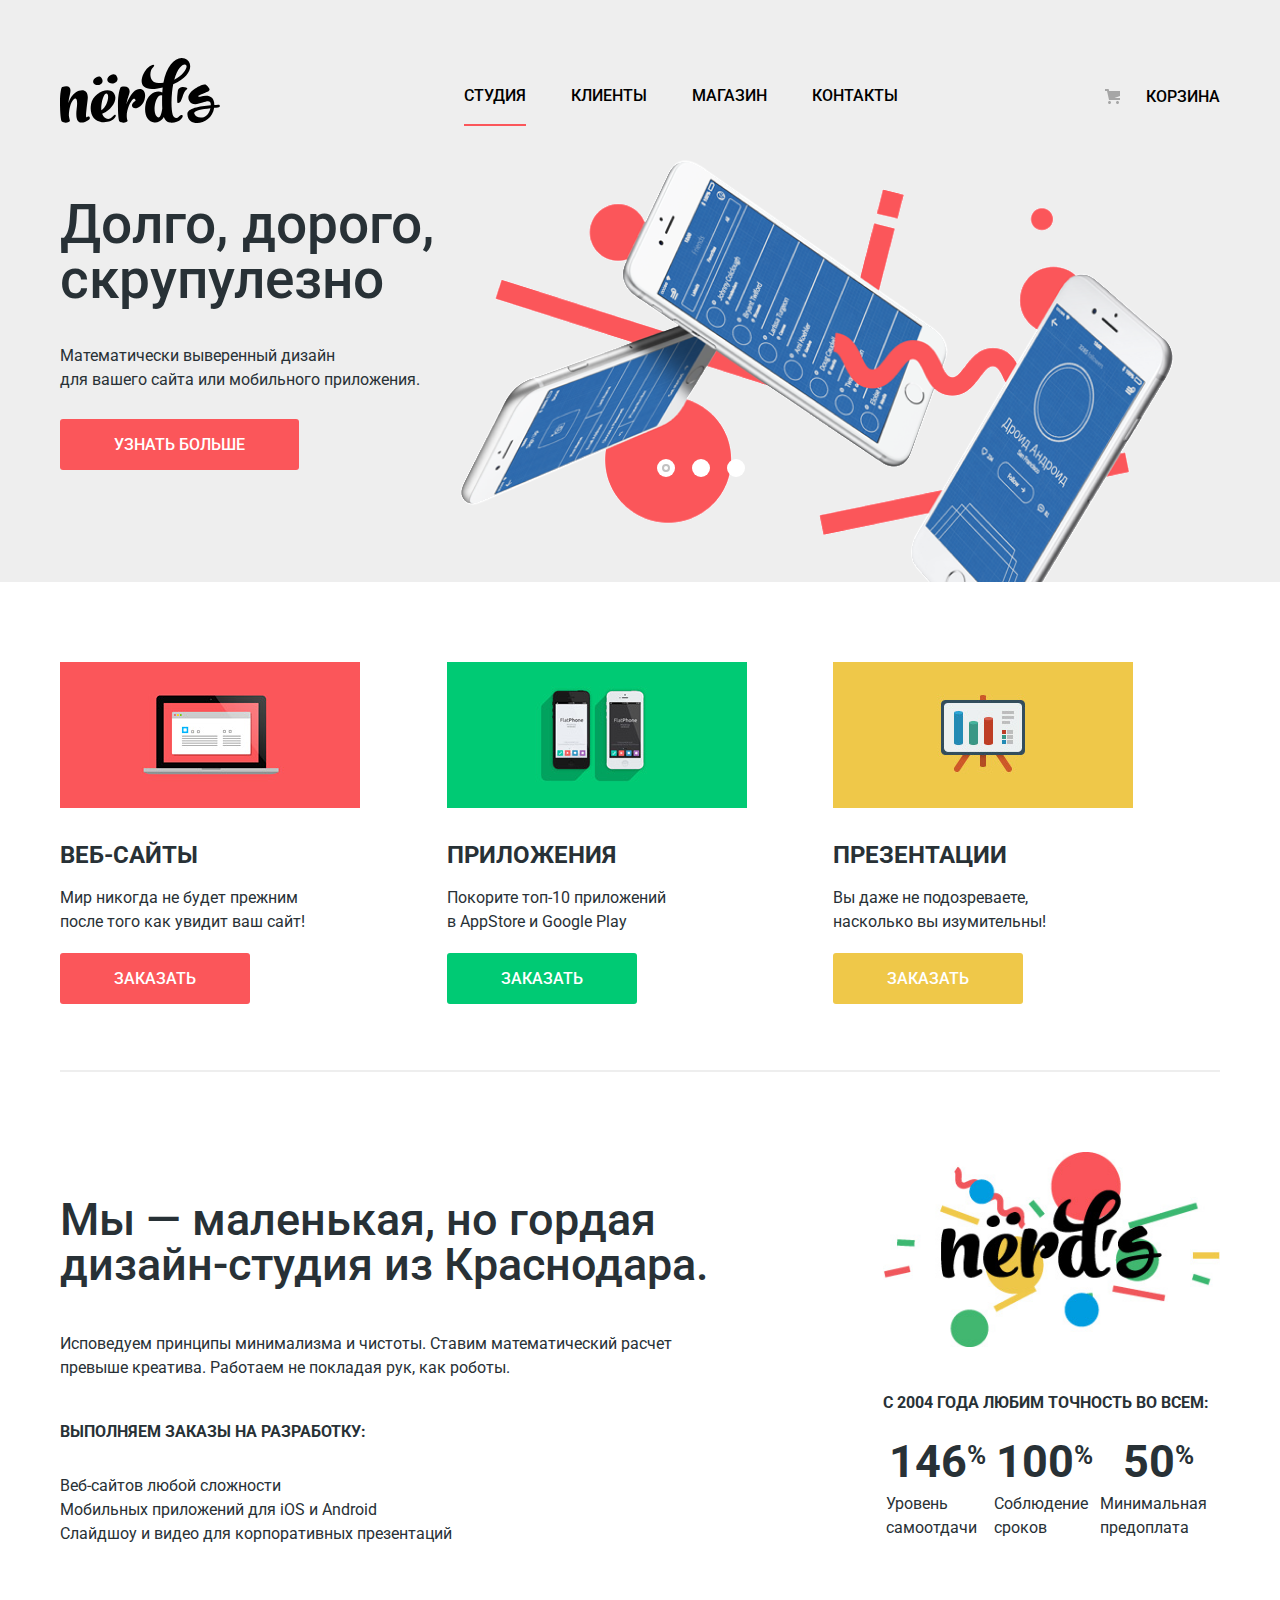
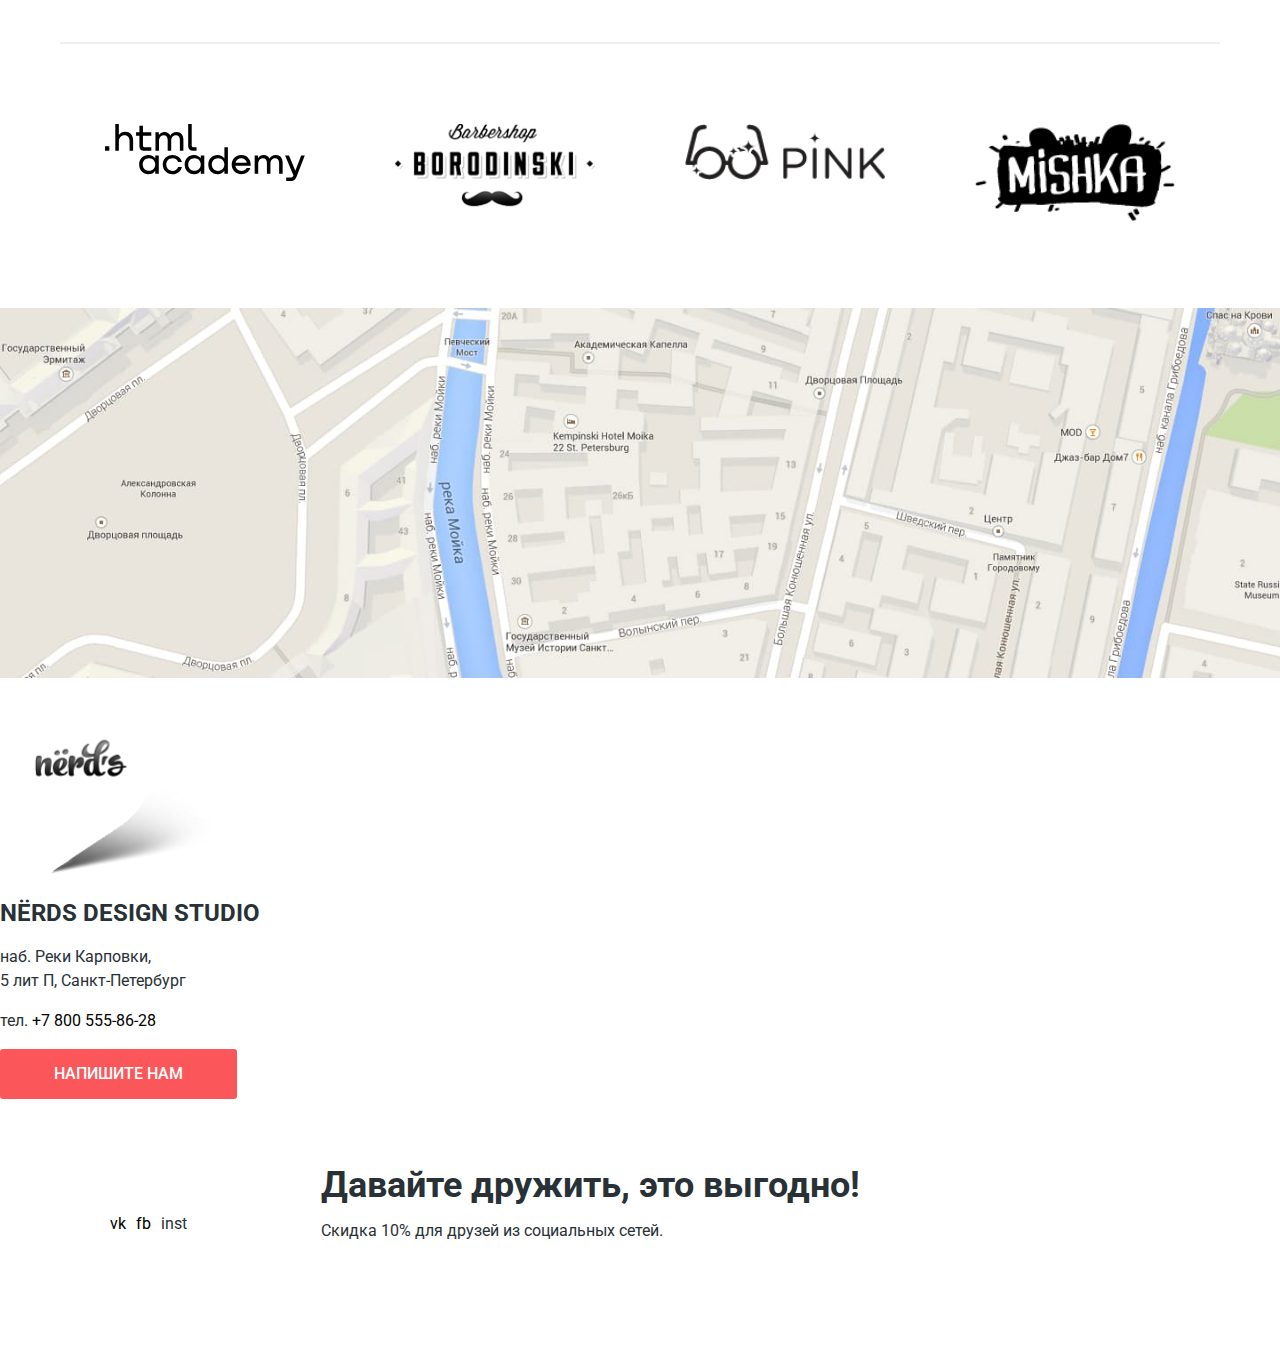
==== index.html @ b55112b8 "create: decorative header" ====
<!DOCTYPE html>
<html class="page" lang="ru">

<head>
  <meta charset="utf-8" />
  <title>Интернет магазин готовых шаблонов «Nerds»</title>
  <link rel="icon" href="favicon.ico" />
  <link rel="icon" href="img/favicons/icon.svg" type="image/svg+xml" />
  <link rel="apple-touch-icon" href="img/favicons/180.png" />
  <link rel="manifest" href="manifest.webmanifest" />
  <link href="https://fonts.googleapis.com/css2?family=Roboto:ital,wght@0,400;0,500;1,700&display=swap" rel="stylesheet" />
  <link href="css/normalize.css" rel="stylesheet" />
  <link href="css/style.css" rel="stylesheet" />
</head>

<body class="page-body">
  <header class="main-header">
    <nav class="main-navigation">
      <a class="main-header-logo">
        <img src="img/nerds-logo.svg" width="160" height="65" alt="Логотип
              интернет-магазина Nerds" class="logo" />
      </a>
      <ul class="site-navigation">
        <li class="site-navigation-item current"><a>Студия</a></li>
        <li class="site-navigation-item"><a href="blank.html">Клиенты</a></li>
        <li class="site-navigation-item"><a href="catalog.html">Магазин</a></li>
        <li class="site-navigation-item"><a href="blank.html">Контакты</a></li>
      </ul>
      <a href="blank.html" class="basket-link">Корзина</a>
    </nav>
  </header>
  <main class="page-main">
    <h1 class="visually-hidden">Интернет-магазин готовых шаблонов «Nerds»</h1>
    <section class="advantage">
      <h2 class="visually-hidden">Преимущества</h2>
      <div class="advantage-slider">
        <div class="advantage-slide">
          <p class="big-title">Долго, дорого,<br />скрупулезно</p>
          <p class="page-text">
            Математически выверенный дизайн<br /> для вашего сайта или мобильного приложения.
          </p>
          <a href="blank.html" class="button slider-button">Узнать больше</a>
        </div>
        <img src="img/slide1.png" width="760" height="431" alt="Изображение смартфонов" />

        <!--
                <div class="advantage-slide">
                    <p class="advantage-slogan">
                        Любим математику<br /> как никто другой
                    </p>
                    <p class="page-text">
                        Никакого креатива, только математические формулы<br /> для расчета идеальных пропорций
                    </p>
                    <a href="blank.html" class="button slider-button">Узнать больше</a>

                    <img src="img/slide2.png" width="760" height="431" alt="Изображение мониторов" />
                </div>
                <div class="advantage-slide">
                    <p class="advantage-slogan">
                        Только ночь,<br /> только хардкор
                    </p>
                    <p class="page-text">
                        Математически выверенный дизайн<br /> для вашего сайта или мобильного приложения.
                    </p>
                    <a href="blank.html" class="button slider-button">Узнать больше</a>

                    <img src="img/slide3.png" width="760" height="431" alt="Преимущество 1" />
                </div>
              -->
        <ul class="slider-pagination">
          <li class="switch switch-active">
            <svg width="18" height="18" viewBox="0 0 18 18" fill="none" xmlns="http://www.w3.org/2000/svg">
<circle cx="9" cy="9" r="9" fill="white"/>
<circle cx="9" cy="9" r="3" stroke="#C1C1C1" stroke-width="2"/>
</svg>

          </li>
          <li class="switch">
            <svg width="18" height="18" viewBox="0 0 18 18" fill="none" xmlns="http://www.w3.org/2000/svg">
                <circle cx="9" cy="9" r="9" fill="white" />
              </svg>
          </li>
          <li class="switch">
            <svg width="18" height="18" viewBox="0 0 18 18" fill="none" xmlns="http://www.w3.org/2000/svg">
                <circle cx="9" cy="9" r="9" fill="white" />
              </svg>
          </li>
        </ul>
      </div>
    </section>
    <section class="services container">
      <h2 class="visually-hidden">Услуги</h2>
      <ul class="services-list">
        <li class="services-item">
          <img src="img/1.png" width="300" height="146" alt="Изображение веб-сайта" />
          <h3 class="title title-servise">Веб-сайты</h3>
          <p class="page-text">
            Мир никогда не будет прежним после того как увидит ваш сайт!
          </p>
          <a class="button button-red" href="blank.html">Заказать</a>
        </li>
        <li class="services-item">
          <img src="img/2.png" width="300" height="146" alt="Изображение приложения" />
          <h3 class="title title-servise">Приложения</h3>
          <p class="page-text">
            Покорите топ-10 приложений<br />в AppStore и Google Play
          </p>
          <a class="button button-green" href="blank.html">Заказать</a>
        </li>
        <li class="services-item">
          <img src="img/3.png" width="300" height="146" alt="Изображение призентации" />
          <h3 class="title title-servise">Презентации</h3>
          <p class="page-text">
            Вы даже не подозреваете, насколько вы изумительны!
          </p>
          <a class="button button-yellow" href="blank.html">Заказать</a>
        </li>
      </ul>
      <hr class="line">
    </section>
    <section class="about container">
      <h2 class="visually-hidden">О студии</h2>
      <div class="about-wrap">
        <p class="slogan-about">
          Мы — маленькая, но гордая<br />дизайн-студия из Краснодара.
        </p>
        <p class="page-text">
          Исповедуем принципы минимализма и чистоты. Ставим математический расчет превыше креатива. Работаем не покладая рук, как роботы.
        </p>
        <p class="title-about">Выполняем заказы на разработку:</p>
        <ul class="development-list">
          <li class="development-item">Веб-сайтов любой сложности</li>
          <li class="development-item">
            Мобильных приложений для iOS и Android
          </li>
          <li class="development-item">
            Слайдшоу и видео для корпоративных презентаций
          </li>
        </ul>
      </div>
      <div class="triggers">
        <img src="img/nerds-pic.png" width="360" height="208" alt="Логотип интернет-магазина Nerds" />
        <p class="title-about">с 2004 года Любим точность во всем:</p>
        <table class="triggers-list">
          <tr class="trigger-item">
            <th>146<sup>%</sup></th>
            <th>100<sup>%</sup></th>
            <th>50<sup>%</sup></th>
          </tr>
          <tr>
            <td>Уровень самоотдачи</td>
            <td>Соблюдение сроков</td>
            <td>Минимальная предоплата</td>
          </tr>
        </table>
      </div>
    </section>
    <section class="portfolio container">
      <hr class="line">
      <div class="wrapper">
        <h2 class="visually-hidden">Портфолио</h2>
        <ul class="portfolio-list">
          <li class="portfolio-item">
            <a href="https://htmlacademy.ru/intensive/htmlcss" class="portfolio-link">
              <img src="img/logo_htmlacademy.svg" alt="htmlacademy" width="200" height="68" />
            </a>
          </li>
          <li class="portfolio-item">
            <a href="blank.html" class="portfolio-link">
              <img src="img/logo-borodinsky.svg" width="200" height="68" alt="Barbeshop Boradinski" />
            </a>
          </li>
          <li class="portfolio-item">
            <a href="blank.html" class="portfolio-link">
              <img src="img/logo-pink.svg" width="200" height="68" alt="Pink" />
            </a>
          </li>
          <li class="portfolio-item">
            <a href="blank.html" class="portfolio-link">
              <img src="img/logo-mishka.svg" width="200" height="68" alt="Mishka" />
            </a>
          </li>
        </ul>
      </div>
    </section>
  </main>
  <footer class="main-footer">
    <section class="map">
      <h2 class="visually-hidden">Где нас найти - карта</h2>
      <img src="img/map.jpg" width="100%" height="416" alt="Карта Санкт-Петербурга" />
      <img src="img/map-marker.png" width="230" height="190" class="map-marker" alt="Местоположение на карте" />
    </section>

    <section class="contacts">
      <h2 class="contact-title">NЁRDS DESIGN STUDIO</h2>
      <p class="contact-text">
        наб. Реки Карповки,<br />5 лит П, Санкт-Петербург
      </p>
      <p class="contact-tel">
        тел. <a href="tel:+78005558628">+7 800 555-86-28</a>
      </p>
      <button type="button" class="button">Напишите нам</button>
    </section>
    <div class="footer-grid container">
      <section class="social">
        <h2 class="visually-hidden">Нердс в социальных сетях</h2>
        <ul class="social-list">
          <li class="social-button">
            <a href="https://vk.com/htmlacademy">vk </a>
          </li>
          <li class="social-button">
            <a href="https://www.facebook.com/htmlacademy/">fb </a>
          </li>
          <li class="social-button">
            inst
            <a href="https://www.instagram.com/htmlacademy/"> </a>
          </li>
        </ul>

        <div class="promo">
          <h2 class="visually-hidden">Промоакция магазина Нердс</h2>
          <span class="promo-slogan">Давайте дружить, это выгодно!</span>
          <p class="page-text page-text-promo">
            Скидка 10% для друзей из социальных сетей.
          </p>
        </div>
      </section>
    </div>
  </footer>
  <!--
  <section class="modal-message">
    <h2 class="message-title">Напишите нам</h2>
    <form class="message-form" action="https://echo.htmlacademy.ru" method="post">
      <p class="message-item">
        <label for="name">Ваше имя:</label><br />
        <input type="text" id="name" placeholder="Имя Фамилия" name="Имя:" />
      </p>
      <p class="message-item">
        <label for="email">Ваш email:</label><br />
        <input type="email" id="email" placeholder="email@example.com" name="Email" required />
      </p>
      <p class="message-item">
        <label for="comments">Текст письма</label><br />
        <textarea name="Cообщение" id="comments" cols="30" rows="10" placeholder="В свободной форме"></textarea>
      </p>
      <button class="button" type="submit">Отправить</button>
      <button class="modal-close" type="button">Закрыть</button>
    </form>
  </section>
  <section class="modal modal-map">
    <h2>Как до нас добраться</h2>
     Здесь будет карта
  <button class="modal-close" type="button">Закрыть</button>
  </section> -->
</body>

</html>
---- css/style.css ----
/* Variables */

                 :root {
                  --basic-white: #ffffff;
                  --basis-white-30: rgba(255, 255, 255, 30%);
                  --basic-black: #000000;
                  --basic-dark-black: #283136;
                  --basic-light-black: #444444;
                  --basic-extra-black: #231f20;
                  --basic-dark-border: #ded7d7;
                  --basic-neutral-grey: #eeeeee;
                  --basic-grey: #a6a6a6;
                  --basic-light-grey: #e8e8e8;
                  --basic-extra-grey: #dfdfdf;
                  --basic-dark-grey: #d5d5d5;
                  --basis-opacity-70: rgba(0, 0, 0, 70%);
                  --basis-opacity-30: rgba(0, 0, 0, 30%);
                  --basic-red: #fb565a;
                  --basic-light-red: #e74246;
                  --basic-extra-red: #d7373b;
                  --basic-green: #00ca74;
                  --basic-light-green: #00bc6c;
                  --basic-extra-green: #00aa62;
                  --basic-yellow: #efc849;
                  --basic-light-yellow: #eab534;
                  --basic-extra-yellow: #e5a722;
                  --special-light-grey: #d7dcde;
                  --special-grey: #b4b9bb;
                }
                /* Global */

                .page {
                  height: 100%;
                  box-sizing: content-box;
                }

                .page-body {
                  min-width: 1200px;
                  margin: 0;
                  padding: 0;
                  font-family: "Roboto", sans-serif;
                  font-size: 16px;
                  line-height: 24px;
                  font-weight: 400;
                  color: var(--basic-dark-black);
                  text-transform: none;
                  background-color: var(--basic-white);
                  min-height: 100%;
                  display: grid;
                  grid-template-rows: min-content 1fr min-content;
                  align-content: start;
                }

                a {
                  text-decoration: none;
                  color: var(--basic-black);
                }

                img {
                  max-width: 100%;
                  height: auto;
                }

                .visually-hidden {
                  position: absolute;
                  width: 1px;
                  height: 1px;
                  margin: -1px;
                  border: 0;
                  padding: 0;
                  white-space: nowrap;
                  clip-path: inset(100%);
                  clip: rect(0 0 0 0);
                  overflow: hidden;
                }

                .button {
                  text-align: center;
                  vertical-align: middle;
                  padding: 16px 54px;
                  line-height: 18px;
                  font-weight: 500;
                  color: var(--basic-white);
                  text-transform: uppercase;
                  background-color: var(--basic-red);
                  border: none;
                  border-radius: 3px;
                }

                .page {
                  height: 100%;
                }

                .container {
                  max-width: 1160px;
                  margin: 0 auto;
                }
                /* navigation */

                .main-header {
                  padding-top: 50px;
                  padding-bottom: 0;
                  background-color: var(--basic-neutral-grey);
                }

                .main-navigation {
                  width: 1160px;
                  padding: 0 20px;
                  margin: 0 auto;
                  display: grid;
                  grid-template-columns: 160px 1fr min-content;
                  align-items: center;
                  line-height: 30px;
                  font-weight: 500;
                  text-transform: uppercase;
                }

                .site-navigation {
                  display: flex;
                  flex-wrap: wrap;
                  min-width: 437px;
                  margin-left: auto;
                  margin-right: auto;
                }

                .site-navigation a,
                .basket-link {
                  display: block;
                  padding-bottom: 13px;
                  padding-top: 15px;
                }

                .site-navigation-item {
                  list-style: none;
                }

                .current {
                  border-bottom: 2px solid var(--basic-red);
                }

                .site-navigation li:not(:last-child) {
                  margin-right: 45px;
                }

                .basket-link {
                  position: relative;
                  min-width: 115px;
                  text-align: right;
                }

                .basket-link::before {
                  content: "";
                  position: absolute;
                  top: 22px;
                  left: 0;
                  width: 20px;
                  height: 20px;
                  background-image: url("../img/cart-icon.svg");
                  background-repeat: no-repeat;
                  background-position: 0 0;
                }

                .site-navigation a:hover,
                .basket-link:hover {
                  color: var(--basic-red);
                }

                .site-navigation a:focus,
                .basket-link:focus {
                  color: var(--basic-grey);
                }

                .logo {
                  fill: var(--basic-black);
                }

                .logo:hover {
                  fill: var(--basis-opacity-70);
                }

                .logo:focus {
                  fill: var(--basis-opacity-30);
                }
                /* Global */

                .advantage {
                  position: relative;
                  margin-bottom: 80px;
                  background-color: var(--basic-neutral-grey);
                }

                .advantage-slider {
                  display: flex;
                  width: 1160px;
                  margin: 0 auto;
                  padding: 0 20px;
                  margin-bottom: 80px;
                }

                .big-title {
                  grid-column: 2 / -2;
                  margin-bottom: 37px;
                  font-size: 55px;
                  line-height: 55px;
                  font-weight: 500;
                }

                .page-text {
                  font: inherit;
                  color: var(--basic-dark-black);
                  margin-bottom: 40px;
                  padding: 0;
                }

                .slider-pagination {
                  position: absolute;
                  left: 50%;
                  top: 317px;
                  display: flex;
                  list-style: none;
                  margin: 0;
                  padding: 0;
                }

                .switch {
                  margin-left: 17px;
                }

                .services-list {
                  display: grid;
                  grid-template-columns: 1fr 1fr 1fr;
                  list-style: none;
                  margin: 0;
                  padding: 0;
                }

                .title {
                  margin-top: 25px;
                  margin-bottom: 16px;
                  font-size: 24px;
                  line-height: 30px;
                  text-transform: uppercase;
                }

                .services-item .page-text {
                  max-width: 260px;
                  margin-bottom: 32px;
                }

                .button-red {
                  box-sizing: border-box;
                  background-color: var(--basic-red);
                }

                .button:hover,
                .button-red:hover {
                  background-color: var(--basic-light-red);
                }

                .button:focus,
                .button-red:focus {
                  background-color: var(--basic-extra-red);
                  color: var(--basis-white-30);
                }

                .button-green {
                  box-sizing: border-box;
                  background-color: var(--basic-green);
                }

                .button-green:hover {
                  background-color: var(--basic-light-green);
                }

                .button-yellow {
                  box-sizing: border-box;
                  background-color: var(--basic-yellow);
                }

                .button-yellow:hover {
                  background-color: var(--basic-light-yellow);
                }

                .button-yellow:focus {
                  background-color: var(--basic-extra-yellow);
                }
                /* about */

                .line {
                  display: block;
                  height: 2px;
                  margin-top: 80px;
                  margin-bottom: 80px;
                  background-color: var(--basic-neutral-grey);
                  border: none
                }

                .about {
                  display: grid;
                  grid-template-columns: 2fr 1fr;
                  column-gap: 150px;
                }

                .development-list {
                  list-style: none;
                  padding: 0;
                }

                .slogan-about {
                  font-size: 45px;
                  font-weight: 500;
                  line-height: 45px;
                }

                .title-about {
                  margin-top: 37px;
                  margin-bottom: 30px;
                  font-size: 16px;
                  font-weight: 700;
                  line-height: 24px;
                  text-transform: uppercase;
                }

                .triggers-list {
                  display: flex;
                  justify-content: start;
                }

                .trigger-item {
                  font-size: 45px;
                  font-weight: 700;
                }

                .trigger-item sup {
                  font-size: 26px;
                  line-height: 40px;
                }
                /* portfolio */

                .portfolio-list {
                  display: flex;
                  justify-content: space-around;
                  margin: 0;
                  margin-bottom: 80px;
                  padding: 0;
                  list-style: none;
                }
                /* footer */

                .social {
                  display: grid;
                  grid-template-columns: 261px 1fr;
                  align-items: center;
                  padding-top: 68px;
                  padding-bottom: 68px;
                }

                .social-list {
                  width: 260px;
                  display: flex;
                  justify-content: flex-start;
                  margin-right: 10px;
                  list-style: none;
                }

                .promo-slogan {
                  font-size: 36px;
                  line-height: 36px;
                  font-weight: 700;
                }

                .page-text-promo {
                  font: inherit;
                  line-height: 22px;
                }
                /* modal */

                .modal-message {
                  width: 960px;
                  height: 590px;
                  border: 1px solid rgba(0, 0, 0, 30%);
                  font: inherit;
                }

                .message-title {
                  font-size: 45px;
                  font-weight: 700;
                }

                .label-name {
                  font-size: 16px;
                  font-weight: 700;
                  line-height: 18x;
                }

                .message-item {
                  font: inherit;
                  line-height: 18px;
                  color: var(--basic-light-black);
                }

                .message-item input {
                  width: 360px;
                  height: 50px;
                  font: inherit;
                  background-color: transparent;
                  border: 2px solid var(--special-light-grey);
                  border-radius: 3px;
                }

                .message-item textarea {
                  width: 760px;
                  height: 145px;
                  resize: none;
                  font: inherit;
                  background-color: transparent;
                  border: 2px solid var(--special-light-grey);
                  border-radius: 3px;
                }

                .message-item input:hover,
                .message-item textarea:hover {
                  border: 2px solid var(--special-grey);
                }
                /* catalog */

                .page-catalog {
                  display: grid;
                  grid-template-columns: 260px auto;
                  align-content: start;
                  column-gap: 140px;
                }

                .page-content {
                  display: grid;
                  grid-template-columns: 1fr 1fr;
                  grid-template-rows: min-content max-content min-content;
                }

                .content-header {
                  grid-column: 1 / -1;
                }

                .pagination {
                  grid-column: 1 / -1;
                  display: flex;
                }

                .filter-title {
                  padding-top: 37px;
                  font-size: 18px;
                  line-height: 30px;
                  font-weight: 700;
                }

                .filter-item-none {
                  margin-top: 30px;
                  margin-bottom: 30px;
                  background-color: var(--basic-neutral-grey);
                  border: none;
                }

                .filter-item legend {
                  font-size: 18px;
                  line-height: 30px;
                  font-weight: 700;
                }

                .button-grey {
                  background-color: var(--basic-neutral-grey);
                  color: var(--basic-black);
                }

                .button-grey:hover {
                  background-color: var(--basic-extra-grey);
                }

                .button-grey:focus {
                  background-color: var(--basic-dark-grey);
                  color: var(--basic-grey);
                }

                .sort-list {
                  display: flex;
                  width: 100%;
                  justify-content: flex-end;
                  list-style: none;
                  margin: 0;
                  padding-top: 60px;
                  text-align: left;
                }

                .sort-item {
                  margin-left: 25px;
                }

                .sort-control {
                  display: flex;
                  flex-basis: 40px;
                  justify-content: space-between;
                  list-style: none;
                }

                .content-header {}

                .content-browser {
                  display: grid;
                  grid-template-columns: 358px 358px;
                  column-gap: 42px;
                  row-gap: 30px;
                  list-style: none;
                  margin: 0;
                  padding: 0;
                }

                .content-header {
                  display: flex;
                  justify-content: start;
                  min-width: 700px;
                }

                .pagination {
                  list-style: none;
                  display: flex;
                  min-width: 445px;
                  justify-content: flex-start;
                }

                .pagination-item {
                  margin-left: 11px;
                }

                .filter-catalog fieldset {
                  display: flex;
                  flex-direction: column;
                  padding: 0;
                  margin: 0;
                  margin-bottom: 47px;
                  border: none;
                }

                .legend-title {
                  margin-bottom: 16px;
                }

                .filter-item label {
                  margin-bottom: 20px;
                }

                .social-button {
                  margin-left: 10px;
                }
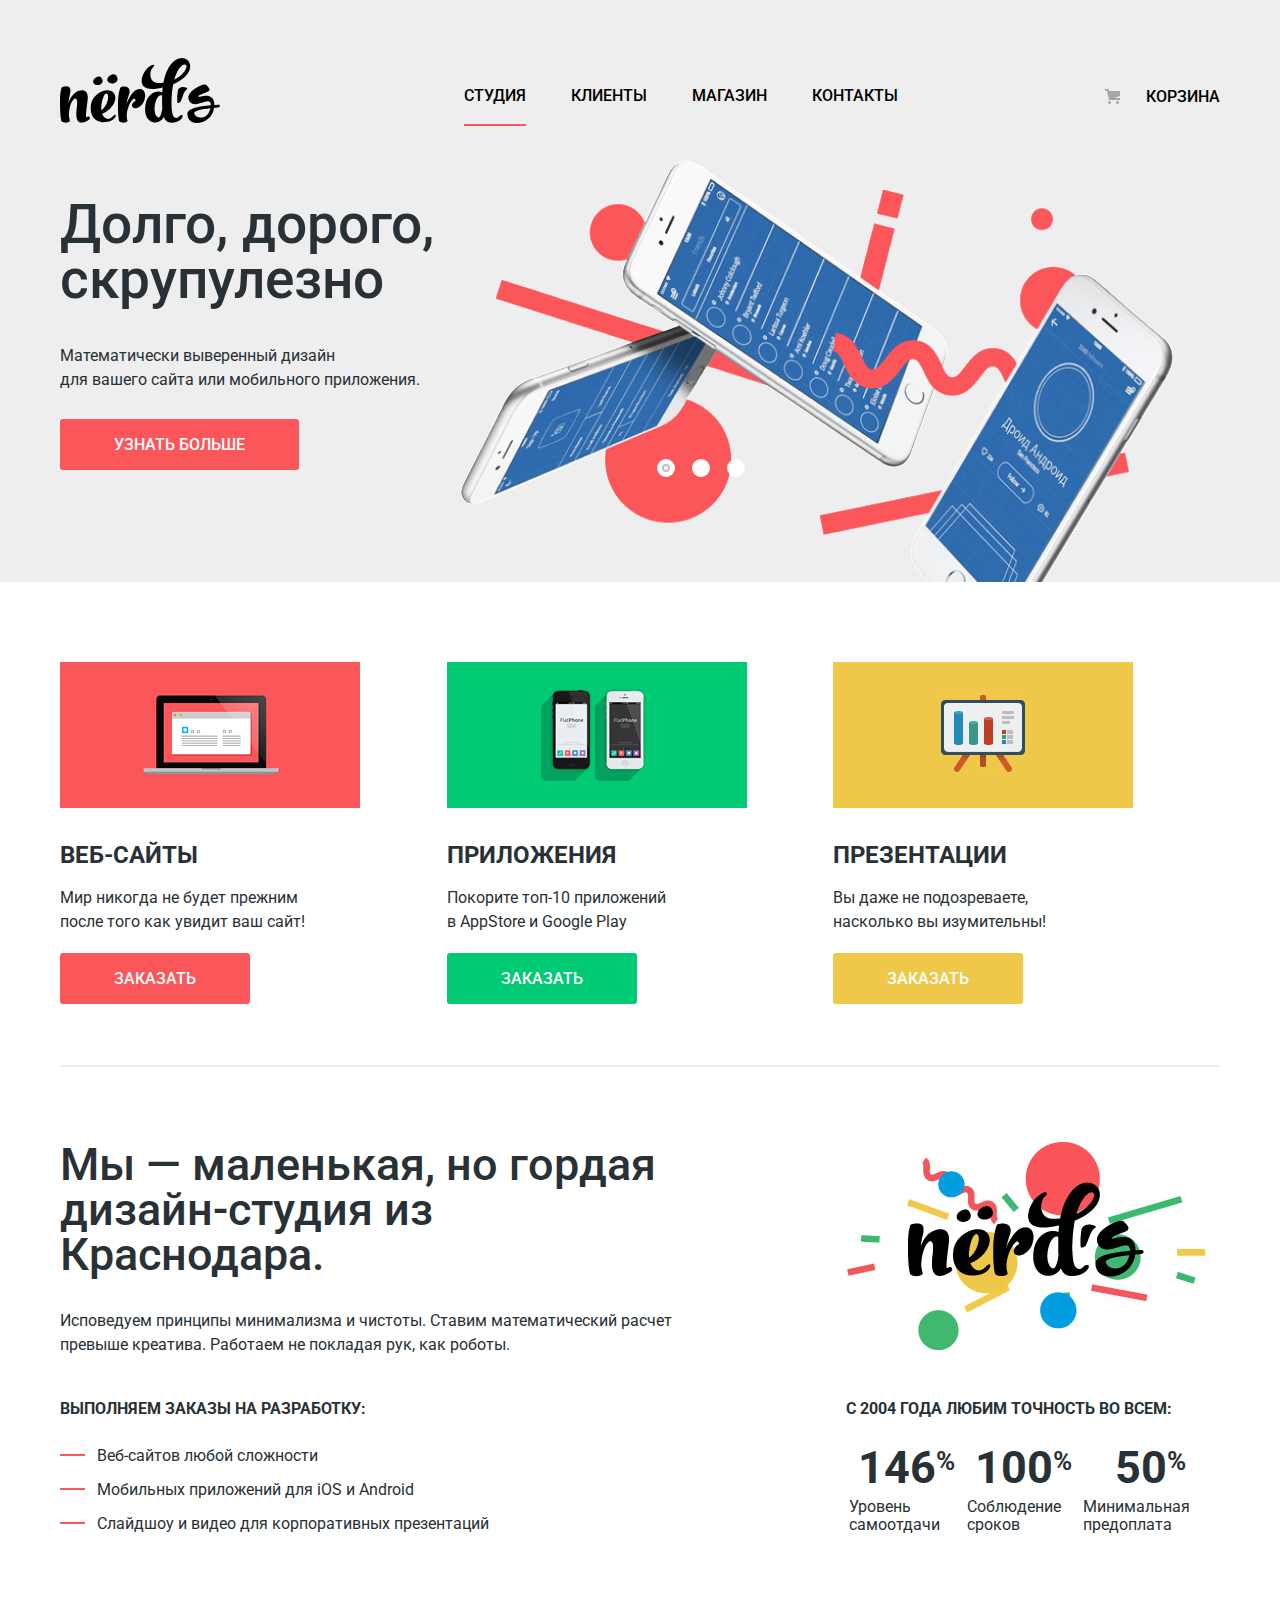
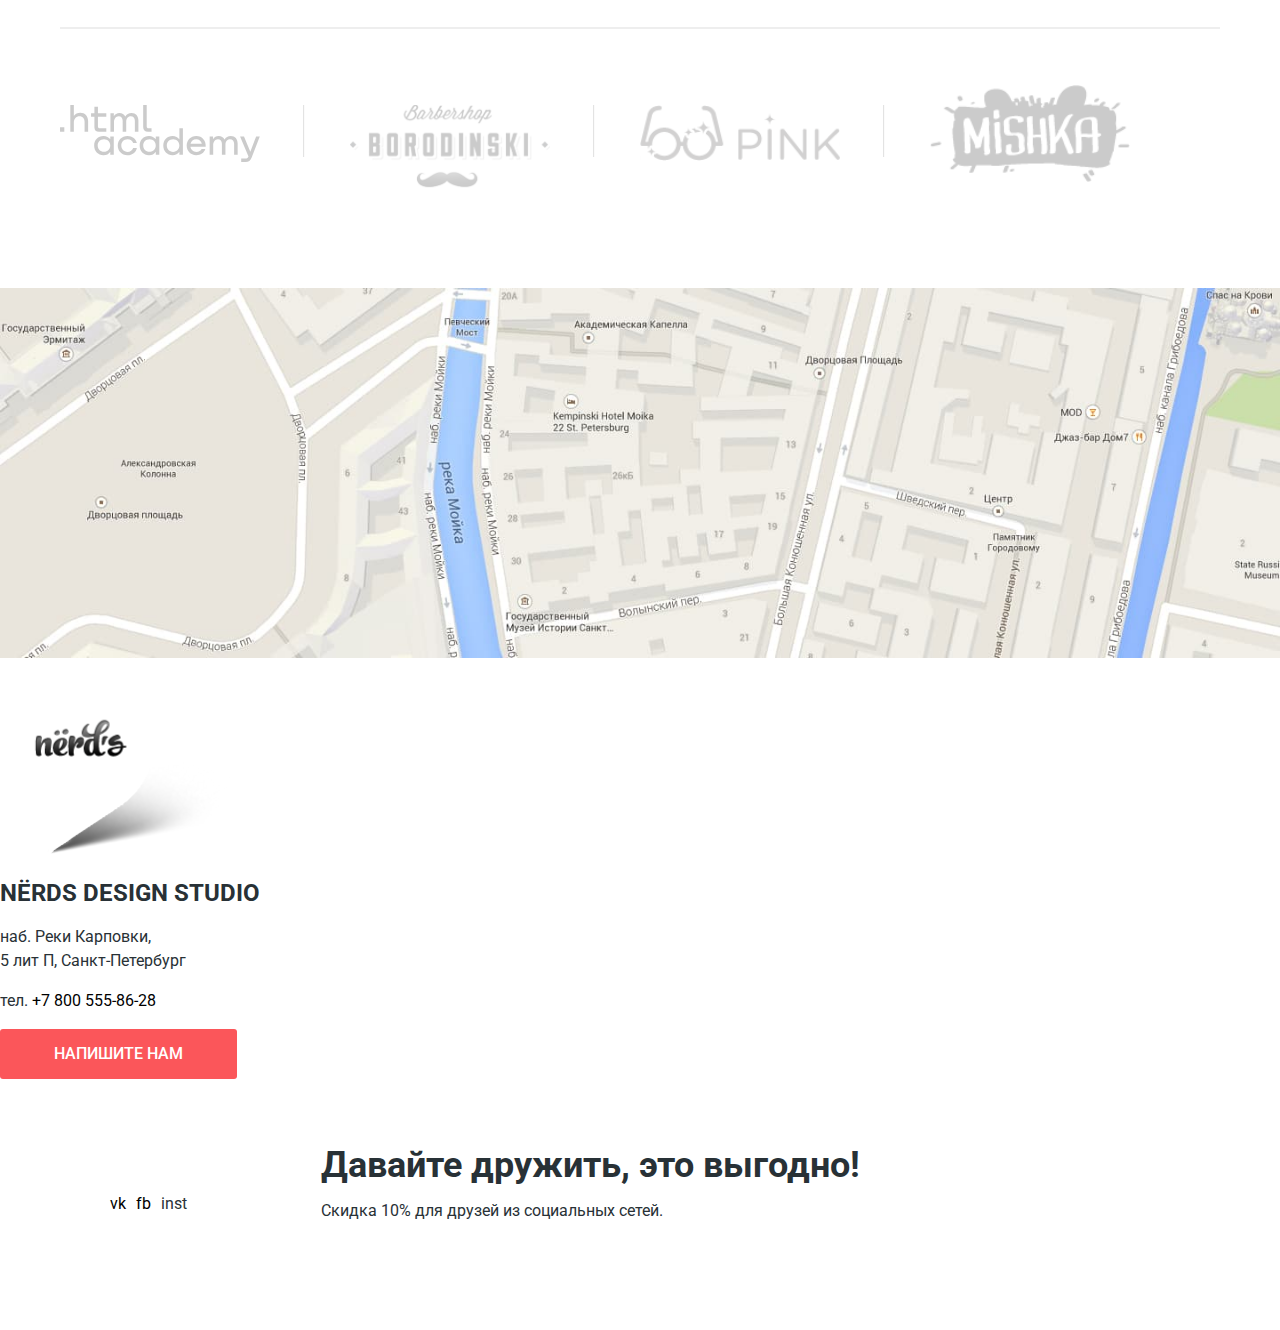
==== commit 2df43e11: "ceate: decorative block about and portflio" ====
--- a/index.html
+++ b/index.html
@@ -140,7 +140,7 @@
       </div>
       <div class="triggers">
         <img src="img/nerds-pic.png" width="360" height="208" alt="Логотип интернет-магазина Nerds" />
-        <p class="title-about">с 2004 года Любим точность во всем:</p>
+        <p class="title-about title-about-trigger">с 2004 года Любим точность во всем:</p>
         <table class="triggers-list">
           <tr class="trigger-item">
             <th>146<sup>%</sup></th>
@@ -148,9 +148,9 @@
             <th>50<sup>%</sup></th>
           </tr>
           <tr>
-            <td>Уровень самоотдачи</td>
-            <td>Соблюдение сроков</td>
-            <td>Минимальная предоплата</td>
+            <td class="triggers-text">Уровень самоотдачи</td>
+            <td class="triggers-text">Соблюдение сроков</td>
+            <td class="triggers-text">Минимальная предоплата</td>
           </tr>
         </table>
       </div>
--- a/css/style.css
+++ b/css/style.css
@@ -289,8 +289,8 @@
                 .line {
                   display: block;
                   height: 2px;
-                  margin-top: 80px;
-                  margin-bottom: 80px;
+                  margin-top: 75px;
+                  margin-bottom: 75px;
                   background-color: var(--basic-neutral-grey);
                   border: none
                 }
@@ -304,26 +304,56 @@
                 .development-list {
                   list-style: none;
                   padding: 0;
+                }
+
+                .development-item {
+                  position: relative;
+                  display: block;
+                  margin-left: 30px;
+                  padding-left: 7px;
+                  margin-bottom: 10px;
+                }
+
+                .development-item::before {
+                  content: "";
+                  position: absolute;
+                  top: 10px;
+                  left: -30px;
+                  width: 25px;
+                  height: 2px;
+                  background-image: url("../img/list-icon.svg");
+                  background-repeat: no-repeat;
+                  background-position: 0 0;
                 }
 
                 .slogan-about {
                   font-size: 45px;
                   font-weight: 500;
                   line-height: 45px;
+                  margin-top: 0;
+                  margin-bottom: 32px;
                 }
 
                 .title-about {
-                  margin-top: 37px;
-                  margin-bottom: 30px;
+                  margin-top: 40px;
+                  margin-bottom: 23px;
                   font-size: 16px;
                   font-weight: 700;
                   line-height: 24px;
                   text-transform: uppercase;
                 }
 
+                .triggers {
+                  width: 374px;
+                }
+
+                .title-about-trigger {
+                  margin-bottom: 30px;
+                }
+
                 .triggers-list {
                   display: flex;
-                  justify-content: start;
+                  justify-content: space-between;
                 }
 
                 .trigger-item {
@@ -335,15 +365,64 @@
                   font-size: 26px;
                   line-height: 40px;
                 }
+
+                .triggers-text {
+                  line-height: 18px;
+                }
                 /* portfolio */
 
                 .portfolio-list {
                   display: flex;
-                  justify-content: space-around;
-                  margin: 0;
-                  margin-bottom: 80px;
-                  padding: 0;
-                  list-style: none;
+                  justify-content: space-between;
+                  align-items: center;
+                  max-height: 184px;
+                  margin: auto;
+                  padding: 0;
+                  list-style: none;
+                }
+
+                .portfolio-item {
+                  position: relative;
+                  display: block;
+                  width: 292px;
+                  height: 182px;
+                }
+
+                .portfolio-item::before {
+                  content: "";
+                  position: absolute;
+                  top: 0;
+                  right: 45px;
+                  width: 2px;
+                  height: 52px;
+                  background-color: black;
+                  background-image: url("../img/line-item.svg");
+                  background-repeat: no-repeat;
+                  background-position: 0 0;
+                }
+
+                .portfolio-item:last-child {
+                  padding-bottom: 40px;
+                }
+
+                .portfolio-item:last-child::before {
+                  content: none;
+                }
+
+                .portfolio-item {
+                  opacity: 0.2;
+                }
+
+                .portfolio-item:hover {
+                  opacity: 1;
+                }
+
+                .portfolio-item:active {
+                  opacity: 0.1;
+                }
+
+                .line-last {
+                  margin-top: 0;
                 }
                 /* footer */
 
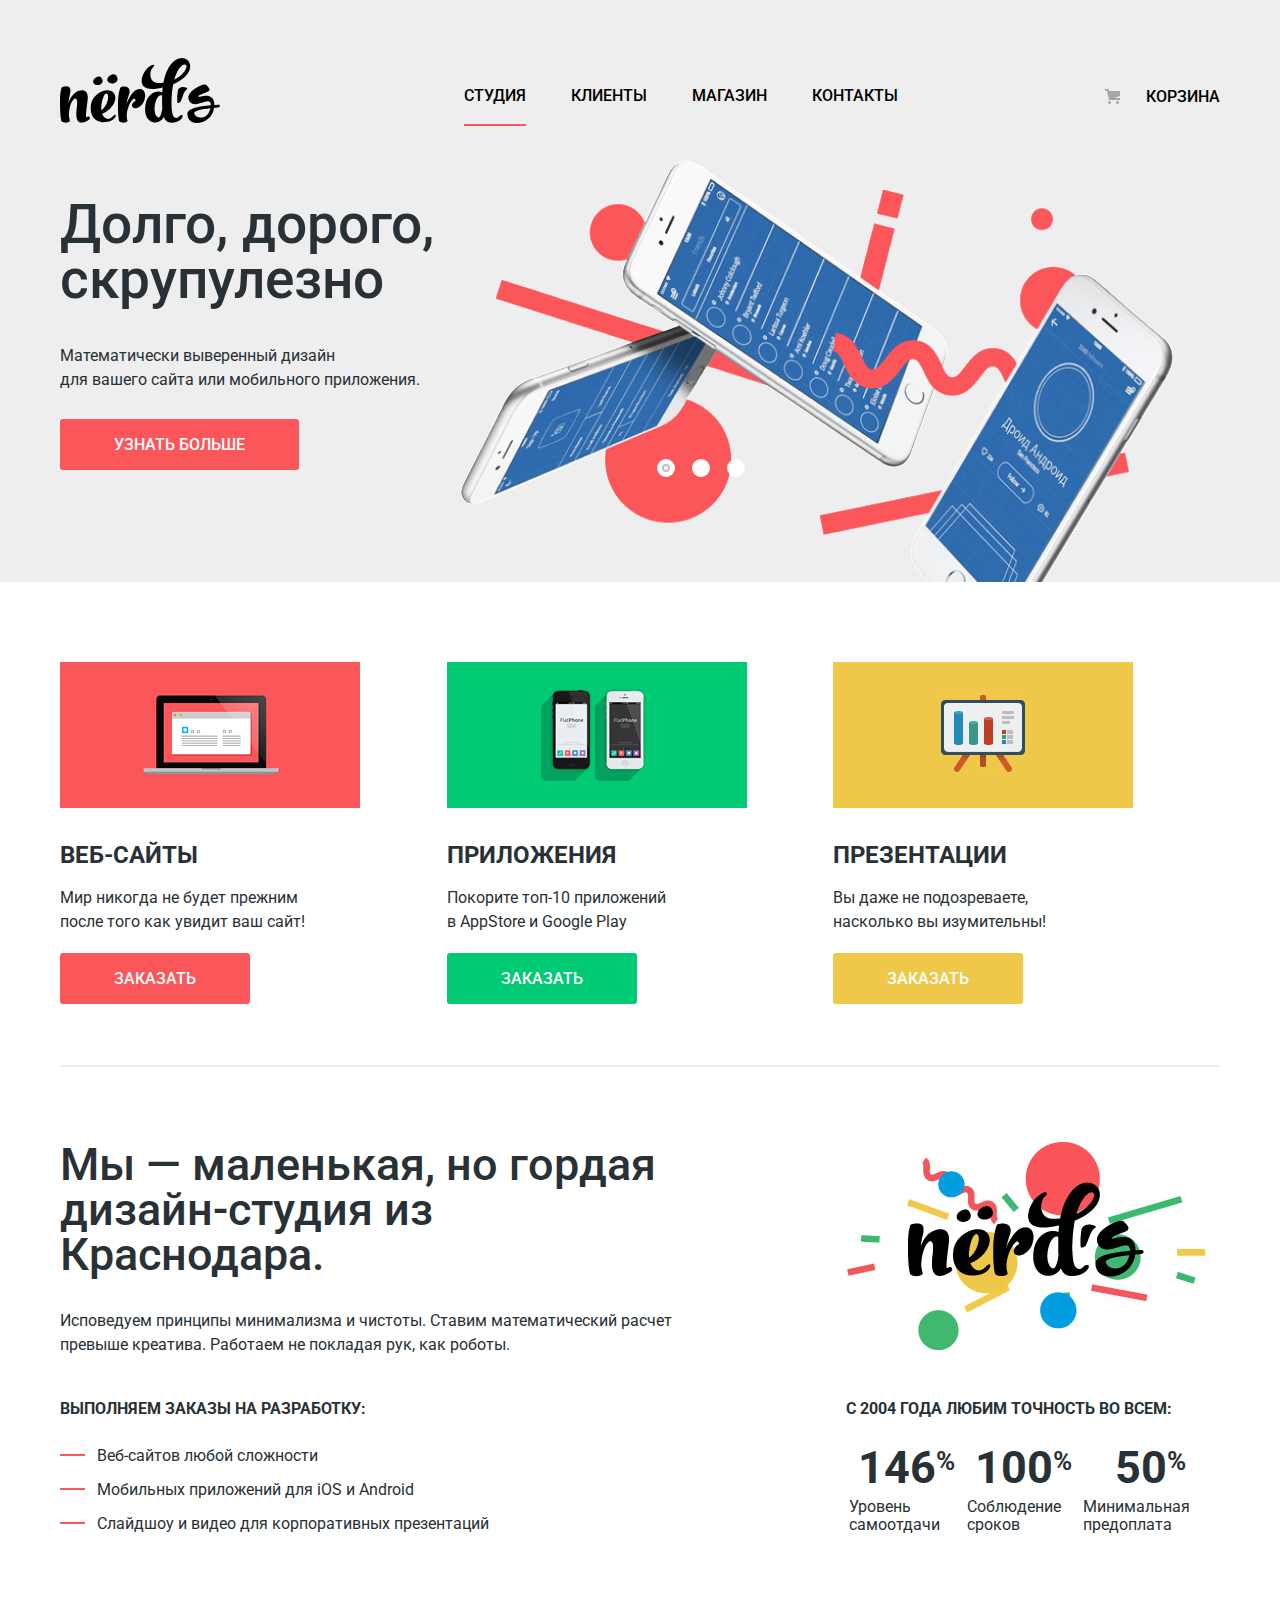
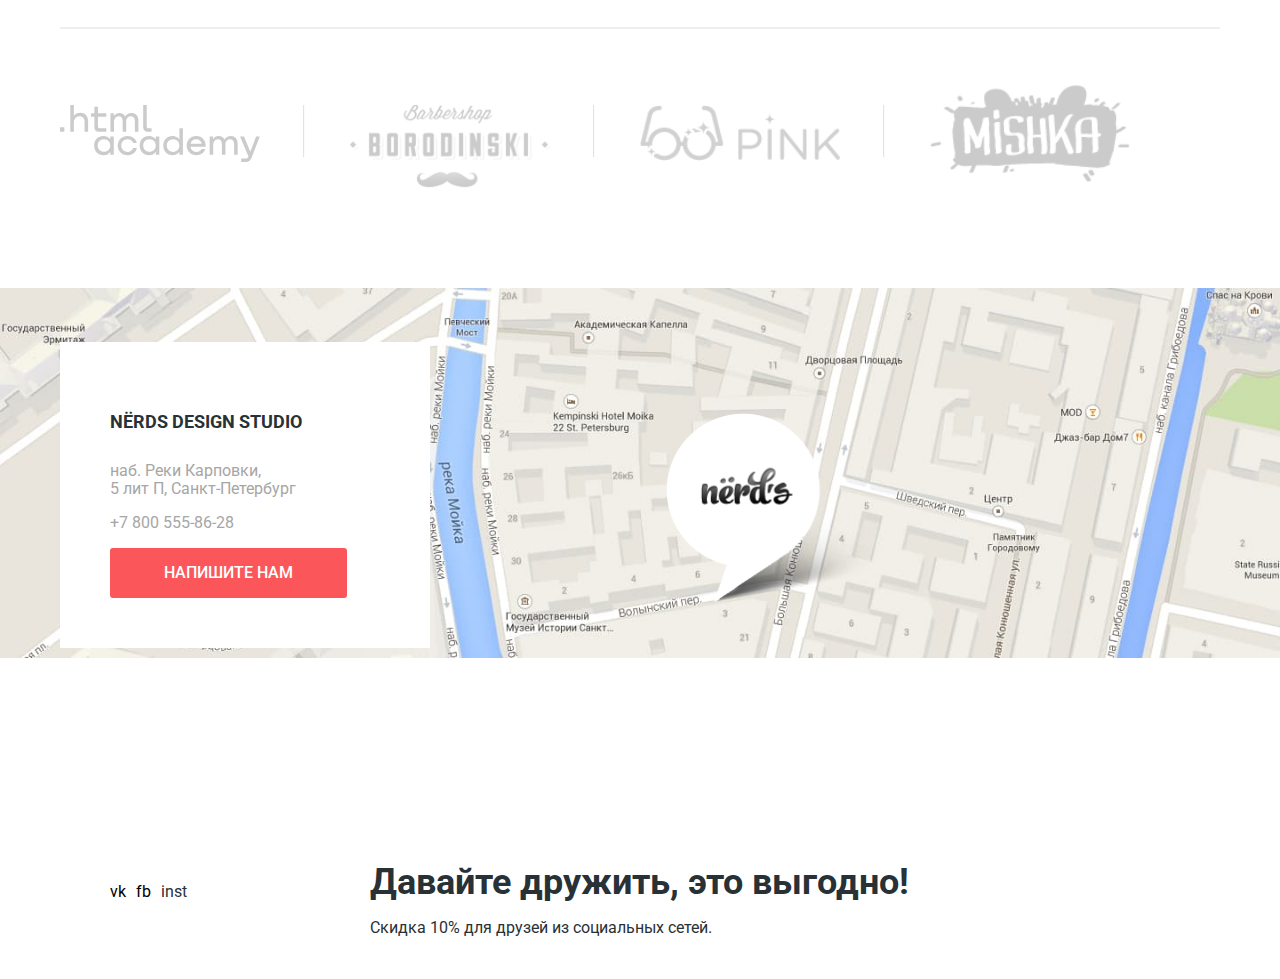
==== commit 191a7133: "create: map style" ====
--- a/index.html
+++ b/index.html
@@ -183,49 +183,51 @@
         </ul>
       </div>
     </section>
-  </main>
-  <footer class="main-footer">
+
+
     <section class="map">
       <h2 class="visually-hidden">Где нас найти - карта</h2>
       <img src="img/map.jpg" width="100%" height="416" alt="Карта Санкт-Петербурга" />
       <img src="img/map-marker.png" width="230" height="190" class="map-marker" alt="Местоположение на карте" />
-    </section>
-
-    <section class="contacts">
-      <h2 class="contact-title">NЁRDS DESIGN STUDIO</h2>
-      <p class="contact-text">
-        наб. Реки Карповки,<br />5 лит П, Санкт-Петербург
-      </p>
-      <p class="contact-tel">
-        тел. <a href="tel:+78005558628">+7 800 555-86-28</a>
-      </p>
-      <button type="button" class="button">Напишите нам</button>
-    </section>
-    <div class="footer-grid container">
-      <section class="social">
-        <h2 class="visually-hidden">Нердс в социальных сетях</h2>
-        <ul class="social-list">
-          <li class="social-button">
-            <a href="https://vk.com/htmlacademy">vk </a>
-          </li>
-          <li class="social-button">
-            <a href="https://www.facebook.com/htmlacademy/">fb </a>
-          </li>
-          <li class="social-button">
-            inst
-            <a href="https://www.instagram.com/htmlacademy/"> </a>
-          </li>
-        </ul>
-
-        <div class="promo">
-          <h2 class="visually-hidden">Промоакция магазина Нердс</h2>
-          <span class="promo-slogan">Давайте дружить, это выгодно!</span>
-          <p class="page-text page-text-promo">
-            Скидка 10% для друзей из социальных сетей.
-          </p>
+
+      <div class="container">
+        <div class="contacts">
+          <h2 class="contact-title">NЁRDS DESIGN STUDIO</h2>
+          <p class="contact-text">
+            наб. Реки Карповки,<br />5 лит П, Санкт-Петербург
+          </p>
+          <p class="contact-text">
+            <a class="contact-text" href="tel:+78005558628">+7 800 555-86-28</a>
+          </p>
+          <button type="button" class="button">Напишите нам</button>
         </div>
-      </section>
+      </div>
+    </section>
+  </main>
+  <footer class="footer container">
+    <div class="social">
+      <h2 class="visually-hidden">Нердс в социальных сетях</h2>
+      <ul class="social-list">
+        <li class="social-button">
+          <a href="https://vk.com/htmlacademy">vk </a>
+        </li>
+        <li class="social-button">
+          <a href="https://www.facebook.com/htmlacademy/">fb </a>
+        </li>
+        <li class="social-button">
+          inst
+          <a href="https://www.instagram.com/htmlacademy/"> </a>
+        </li>
+      </ul>
     </div>
+    <div class="promo">
+      <h2 class="visually-hidden">Промоакция магазина Нердс</h2>
+      <span class="promo-slogan">Давайте дружить, это выгодно!</span>
+      <p class="page-text page-text-promo">
+        Скидка 10% для друзей из социальных сетей.
+      </p>
+    </div>
+
   </footer>
   <!--
   <section class="modal-message">
--- a/css/style.css
+++ b/css/style.css
@@ -30,7 +30,6 @@
                 /* Global */
 
                 .page {
-                  height: 100%;
                   box-sizing: content-box;
                 }
 
@@ -426,12 +425,46 @@
                 }
                 /* footer */
 
+                .map {
+                  position: relative;
+                  width: 100%;
+                  height: 416px;
+                  margin-bottom: 160px;
+                }
+
+                .map-marker {
+                  position: absolute;
+                  top: 30%;
+                  right: 30%;
+                }
+
+                .contacts {
+                  position: absolute;
+                  top: 54px;
+                  width: 320px;
+                  padding: 50px 0px 50px 50px;
+                  background-color: var(--basic-white);
+                }
+
+                .contact-title {
+                  font-weight: bold;
+                  font-size: 18px;
+                  line-height: 30px;
+                  margin-bottom: 25px;
+                }
+
+                .contact-text {
+                  line-height: 18px;
+                  color: var(--basic-grey);
+                }
+
+                .footer {
+                  display: flex;
+                  width: 100%;
+                }
+
                 .social {
-                  display: grid;
-                  grid-template-columns: 261px 1fr;
                   align-items: center;
-                  padding-top: 68px;
-                  padding-bottom: 68px;
                 }
 
                 .social-list {
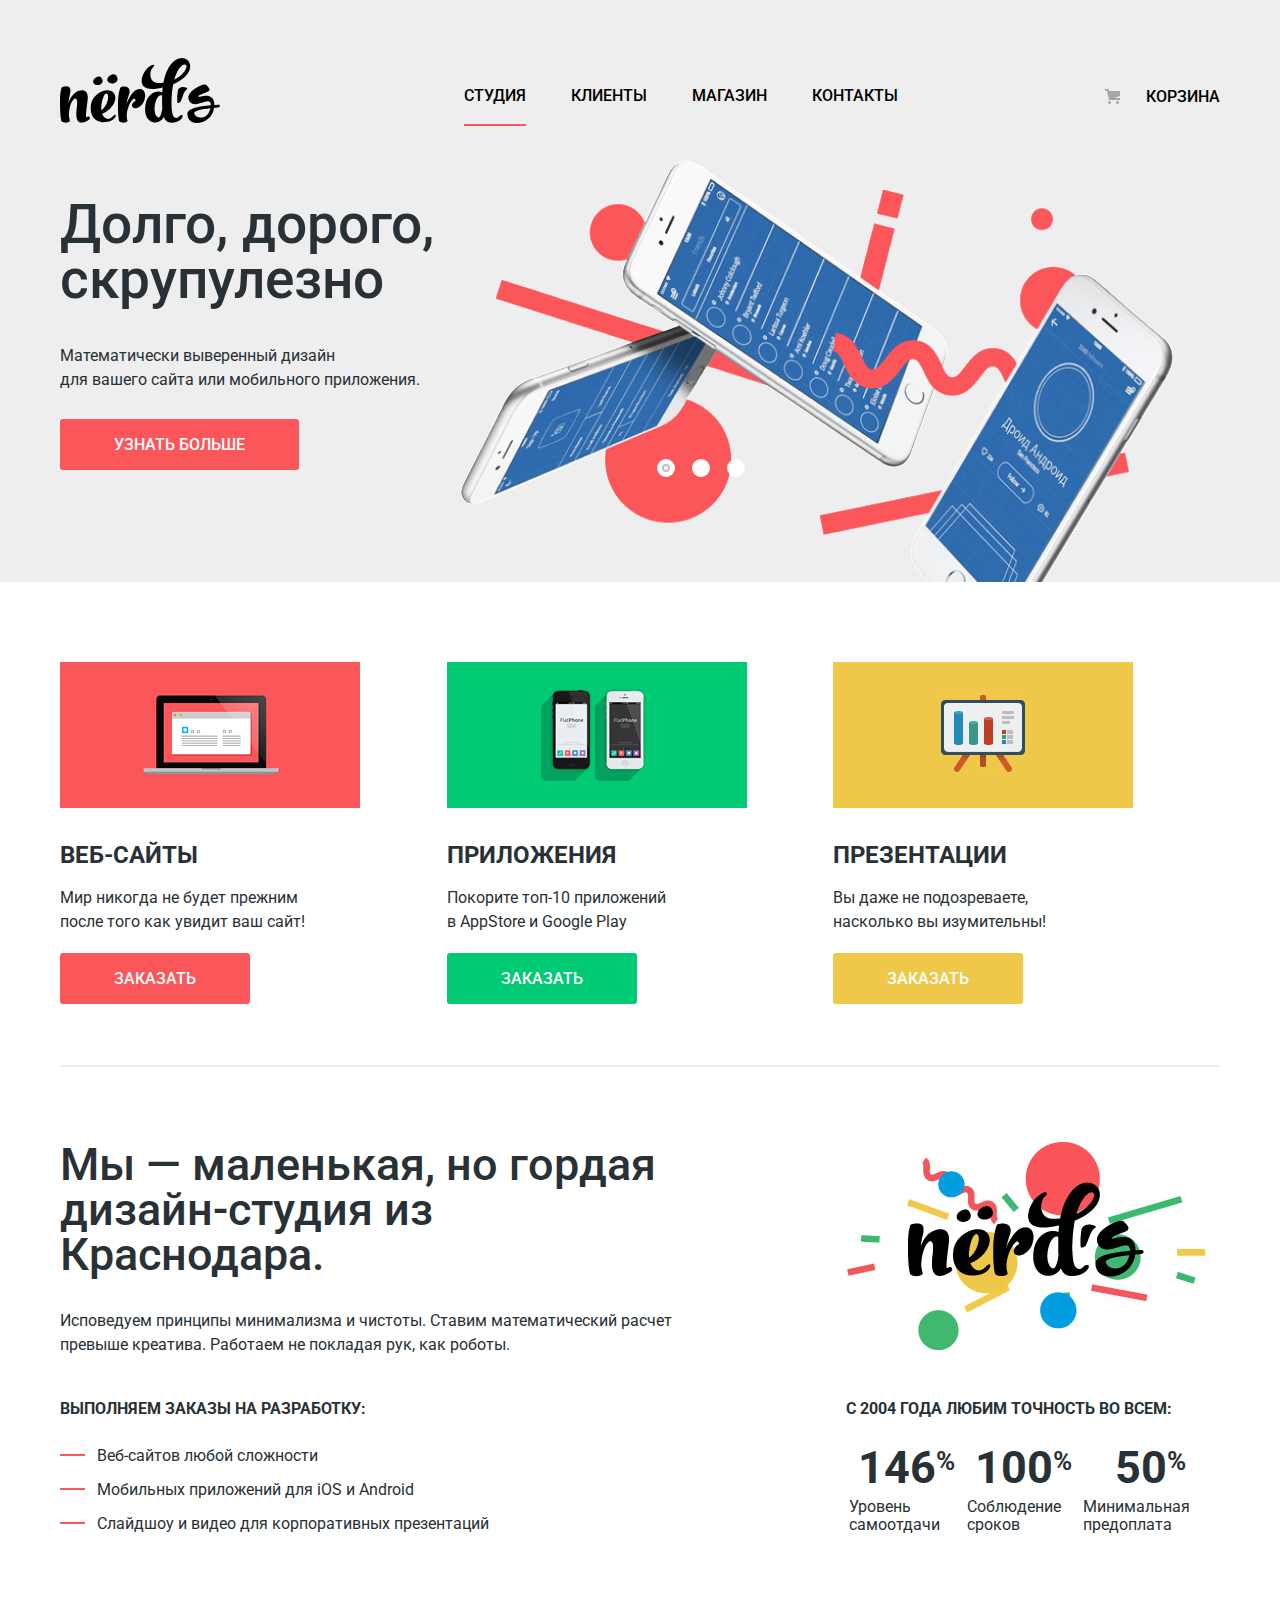
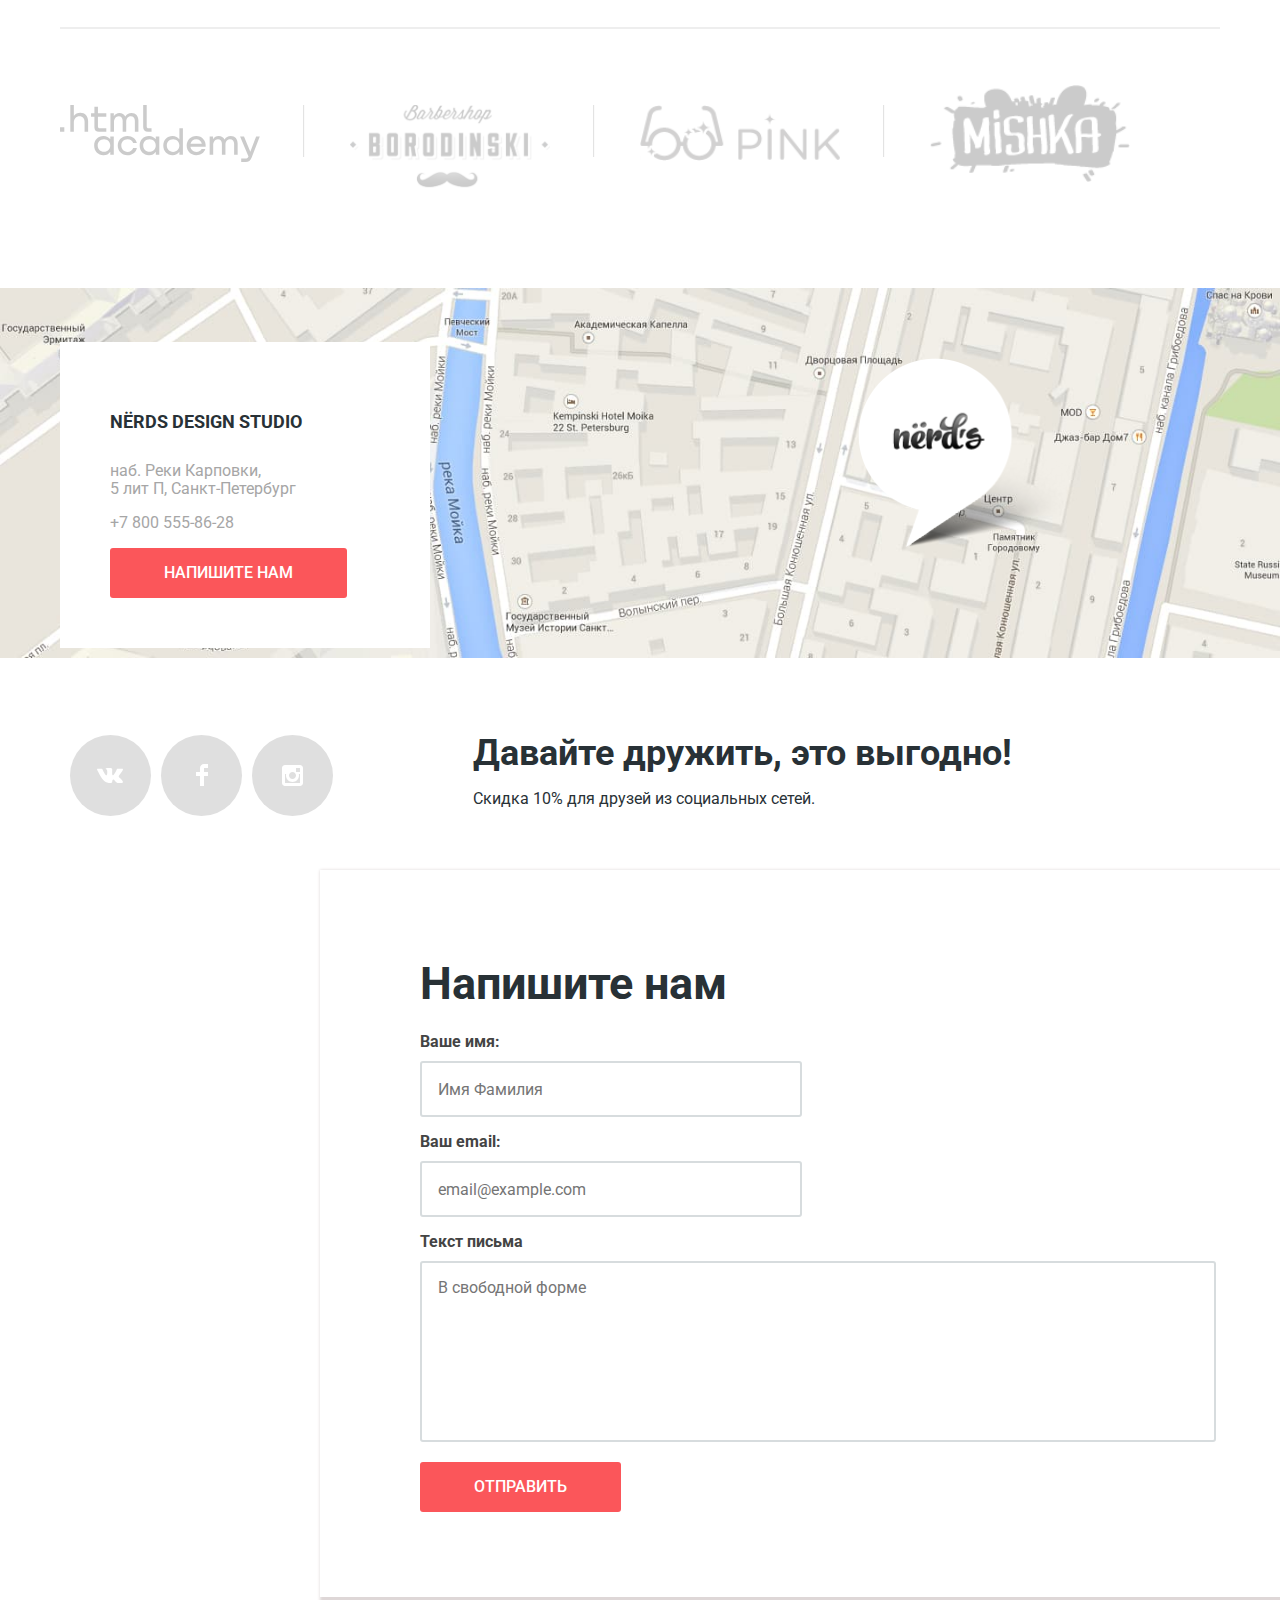
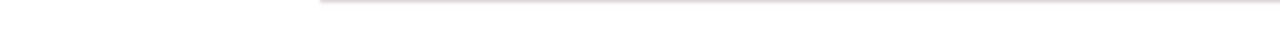
==== commit b89c8d9d: "create: main-page" ====
--- a/index.html
+++ b/index.html
@@ -202,22 +202,24 @@
           <button type="button" class="button">Напишите нам</button>
         </div>
       </div>
+
     </section>
   </main>
   <footer class="footer container">
     <div class="social">
       <h2 class="visually-hidden">Нердс в социальных сетях</h2>
       <ul class="social-list">
-        <li class="social-button">
-          <a href="https://vk.com/htmlacademy">vk </a>
-        </li>
-        <li class="social-button">
-          <a href="https://www.facebook.com/htmlacademy/">fb </a>
-        </li>
-        <li class="social-button">
-          inst
-          <a href="https://www.instagram.com/htmlacademy/"> </a>
-        </li>
+        <li><a class="social-button vk" href="#"><svg width="27" height="15" viewBox="0 0 27 15" fill="none" xmlns="http://www.w3.org/2000/svg">
+              <path d="M16.138 11.51C17.094 11.201 18.318 13.55 19.621 14.449C20.599 15.13 21.348 14.983 21.348 14.983L24.821 14.933C24.821 14.933 26.636 14.821 25.778 13.379C25.707 13.259 25.275 12.31 23.193 10.357C21.016 8.31404 21.311 8.64504 23.932 5.11304C25.529 2.96004 26.168 1.64504 25.968 1.08504C25.776 0.546037 24.603 0.686037 24.603 0.686037L20.69 0.713037C20.309 0.714037 19.986 0.832037 19.839 1.22804C19.836 1.23204 19.218 2.89404 18.394 4.30704C16.653 7.29604 15.958 7.45504 15.67 7.26804C15.009 6.83504 15.176 5.53104 15.176 4.60404C15.176 1.70704 15.608 0.499037 14.33 0.187037C13.903 0.0830374 13.591 0.0150374 12.502 0.00503741C11.11 -0.0159626 9.92797 0.00503743 9.25797 0.334037C8.81297 0.557037 8.47197 1.04604 8.67897 1.07404C8.93897 1.10904 9.52197 1.23404 9.83397 1.66004C10.235 2.21204 10.223 3.44904 10.223 3.44904C10.223 3.44904 10.452 6.86004 9.68297 7.28304C9.15497 7.57304 8.43297 6.98104 6.87997 4.26704C6.08697 2.87904 5.48797 1.34504 5.48797 1.34504C5.48797 1.34504 5.37197 1.06004 5.16197 0.904037C4.91197 0.719037 4.56197 0.660037 4.56197 0.660037L0.84797 0.684037C0.84797 0.684037 0.28997 0.700037 0.0849697 0.946037C-0.0970303 1.16404 0.0699697 1.61404 0.0699697 1.61404C0.0699697 1.61404 2.97897 8.49504 6.27297 11.961C9.29297 15.143 12.725 14.932 12.725 14.932H14.28C14.28 14.932 14.749 14.878 14.989 14.62C15.213 14.38 15.203 13.929 15.203 13.929C15.203 13.929 15.172 11.82 16.138 11.51Z" fill="white"/>
+              </svg>
+              </a></li>
+        <li><a class="social-button fb" href="#"><svg width="12" height="22" viewBox="0 0 12 22" fill="none" xmlns="http://www.w3.org/2000/svg">
+              <path d="M12 4V0H8C5.79086 0 4 1.79086 4 4V8H0V12H4V22H8V12H12V8H8V4H12Z" fill="white"/>
+              </svg></a></li>
+        <li><a class="social-button insta" href="#"><svg width="21" height="21" viewBox="0 0 21 21" fill="none" xmlns="http://www.w3.org/2000/svg">
+              <path fill-rule="evenodd" clip-rule="evenodd" d="M3 0H18C19.65 0 21 1.35 21 3V18C21 19.65 19.65 21 18 21H3C1.35 21 0 19.65 0 18V3C0 1.35 1.35 0 3 0ZM14 10.5C14 8.57 12.43 7 10.5 7C8.57 7 7 8.57 7 10.5C7 12.43 8.57 14 10.5 14C12.43 14 14 12.43 14 10.5ZM3 18V9H4.181C4.0626 9.49127 4.00186 9.99467 4 10.5C4 14.0899 6.91015 17 10.5 17C14.0899 17 17 14.0899 17 10.5C16.9986 9.99464 16.9379 9.49118 16.819 9H18V18H3ZM14 7H18V3H14V7Z" fill="white"/>
+              </svg>
+              </a></li>
       </ul>
     </div>
     <div class="promo">
@@ -229,31 +231,32 @@
     </div>
 
   </footer>
-  <!--
-  <section class="modal-message">
-    <h2 class="message-title">Напишите нам</h2>
-    <form class="message-form" action="https://echo.htmlacademy.ru" method="post">
-      <p class="message-item">
-        <label for="name">Ваше имя:</label><br />
-        <input type="text" id="name" placeholder="Имя Фамилия" name="Имя:" />
-      </p>
-      <p class="message-item">
-        <label for="email">Ваш email:</label><br />
-        <input type="email" id="email" placeholder="email@example.com" name="Email" required />
-      </p>
-      <p class="message-item">
-        <label for="comments">Текст письма</label><br />
-        <textarea name="Cообщение" id="comments" cols="30" rows="10" placeholder="В свободной форме"></textarea>
-      </p>
-      <button class="button" type="submit">Отправить</button>
-      <button class="modal-close" type="button">Закрыть</button>
-    </form>
-  </section>
-  <section class="modal modal-map">
-    <h2>Как до нас добраться</h2>
-     Здесь будет карта
+
+
+</body>
+<div class="modal-message">
+  <h2 class="message-title">Напишите нам</h2>
+  <form class="message-form" action="https://echo.htmlacademy.ru" method="post">
+    <p class="message-item">
+      <label for="name">Ваше имя:</label><br />
+      <input type="text" id="name" placeholder="Имя Фамилия" name="Имя:" />
+    </p>
+    <p class="message-item">
+      <label for="email">Ваш email:</label><br />
+      <input type="email" id="email" placeholder="email@example.com" name="Email" required />
+    </p>
+    <p class="message-item">
+      <label for="comments">Текст письма</label><br />
+      <textarea name="Cообщение" id="comments" cols="30" rows="10" placeholder="В свободной форме"></textarea>
+    </p>
+    <button class="button" type="submit">Отправить</button>
+    <button class="modal-close" type="button"><img src="/img/close.svg" alt="Закрыть"></button>
+  </form>
+</div>
+<!-- <section class="modal modal-map">
+  <h2>Как до нас добраться</h2>
+  Здесь будет карта
   <button class="modal-close" type="button">Закрыть</button>
-  </section> -->
-</body>
+</section> -->
 
 </html>
--- a/css/style.css
+++ b/css/style.css
@@ -31,10 +31,12 @@
 
                 .page {
                   box-sizing: content-box;
+                  height: 100%;
                 }
 
                 .page-body {
                   min-width: 1200px;
+                  min-height: 100%;
                   margin: 0;
                   padding: 0;
                   font-family: "Roboto", sans-serif;
@@ -44,7 +46,6 @@
                   color: var(--basic-dark-black);
                   text-transform: none;
                   background-color: var(--basic-white);
-                  min-height: 100%;
                   display: grid;
                   grid-template-rows: min-content 1fr min-content;
                   align-content: start;
@@ -164,21 +165,21 @@
                   color: var(--basic-red);
                 }
 
-                .site-navigation a:focus,
-                .basket-link:focus {
+                .site-navigation a:active,
+                .basket-link:active {
                   color: var(--basic-grey);
                 }
 
-                .logo {
+                .main-header-logo {
                   fill: var(--basic-black);
                 }
 
-                .logo:hover {
-                  fill: var(--basis-opacity-70);
-                }
-
-                .logo:focus {
-                  fill: var(--basis-opacity-30);
+                .main-header-logo:hover {
+                  opacity: 0.7;
+                }
+
+                .main-header-logo :active {
+                  opacity: 0.3;
                 }
                 /* Global */
 
@@ -256,8 +257,8 @@
                   background-color: var(--basic-light-red);
                 }
 
-                .button:focus,
-                .button-red:focus {
+                .button:active,
+                .button-red:active {
                   background-color: var(--basic-extra-red);
                   color: var(--basis-white-30);
                 }
@@ -271,6 +272,10 @@
                   background-color: var(--basic-light-green);
                 }
 
+                .button-green:active {
+                  background-color: var(--basic-extra-green);
+                }
+
                 .button-yellow {
                   box-sizing: border-box;
                   background-color: var(--basic-yellow);
@@ -280,7 +285,7 @@
                   background-color: var(--basic-light-yellow);
                 }
 
-                .button-yellow:focus {
+                .button-yellow:active {
                   background-color: var(--basic-extra-yellow);
                 }
                 /* about */
@@ -428,14 +433,12 @@
                 .map {
                   position: relative;
                   width: 100%;
-                  height: 416px;
-                  margin-bottom: 160px;
                 }
 
                 .map-marker {
                   position: absolute;
-                  top: 30%;
-                  right: 30%;
+                  top: 70px;
+                  right: 15%;
                 }
 
                 .contacts {
@@ -460,19 +463,49 @@
 
                 .footer {
                   display: flex;
+                  justify-content: flex-start;
                   width: 100%;
+                  padding: 70px 0;
                 }
 
                 .social {
                   align-items: center;
+                  margin-right: 140px;
                 }
 
                 .social-list {
-                  width: 260px;
                   display: flex;
                   justify-content: flex-start;
-                  margin-right: 10px;
-                  list-style: none;
+                  align-items: center;
+                  list-style: none;
+                  margin: 0;
+                  padding: 0;
+                }
+
+                .social-button {
+                  display: flex;
+                  align-items: center;
+                  justify-content: center;
+                  margin-left: 0;
+                  width: 81px;
+                  height: 81px;
+                  background-color: var(--basic-extra-grey);
+                  color: inherit;
+                  border-radius: 50%;
+                }
+
+                .social-button:hover {
+                  background-color: var(--basic-light-red);
+                }
+
+                .social-button:focus path {
+                  background-color: var(--basic-extra-red);
+                  fill: var(--basis-white-30);
+                }
+
+                .social-button {
+                  margin-left: 10px;
+                  margin-right: 0;
                 }
 
                 .promo-slogan {
@@ -488,9 +521,14 @@
                 /* modal */
 
                 .modal-message {
+                  position: relative;
+                  top: -50px;
+                  left: 25%;
                   width: 960px;
-                  height: 590px;
-                  border: 1px solid rgba(0, 0, 0, 30%);
+                  padding: 65px 100px 85px 100px;
+                  background-color: var(--basic-white);
+                  box-shadow: 1px 1px 1px 1px #888888;
+                  box-shadow: 3px 3px 3px 3px #DED7D7;
                   font: inherit;
                 }
 
@@ -499,7 +537,7 @@
                   font-weight: 700;
                 }
 
-                .label-name {
+                .message-item label {
                   font-size: 16px;
                   font-weight: 700;
                   line-height: 18x;
@@ -509,6 +547,25 @@
                   font: inherit;
                   line-height: 18px;
                   color: var(--basic-light-black);
+                }
+
+                .message-item input,
+                textarea {
+                  padding-left: 16px;
+                  margin-top: 10px;
+                }
+
+                .message-item textarea {
+                  padding: 16px;
+                }
+
+                .modal-close {
+                  position: absolute;
+                  top: 65px;
+                  right: 100px;
+                  background-color: var(--basic-white);
+                  border: none;
+                  cursor: pointer;
                 }
 
                 .message-item input {
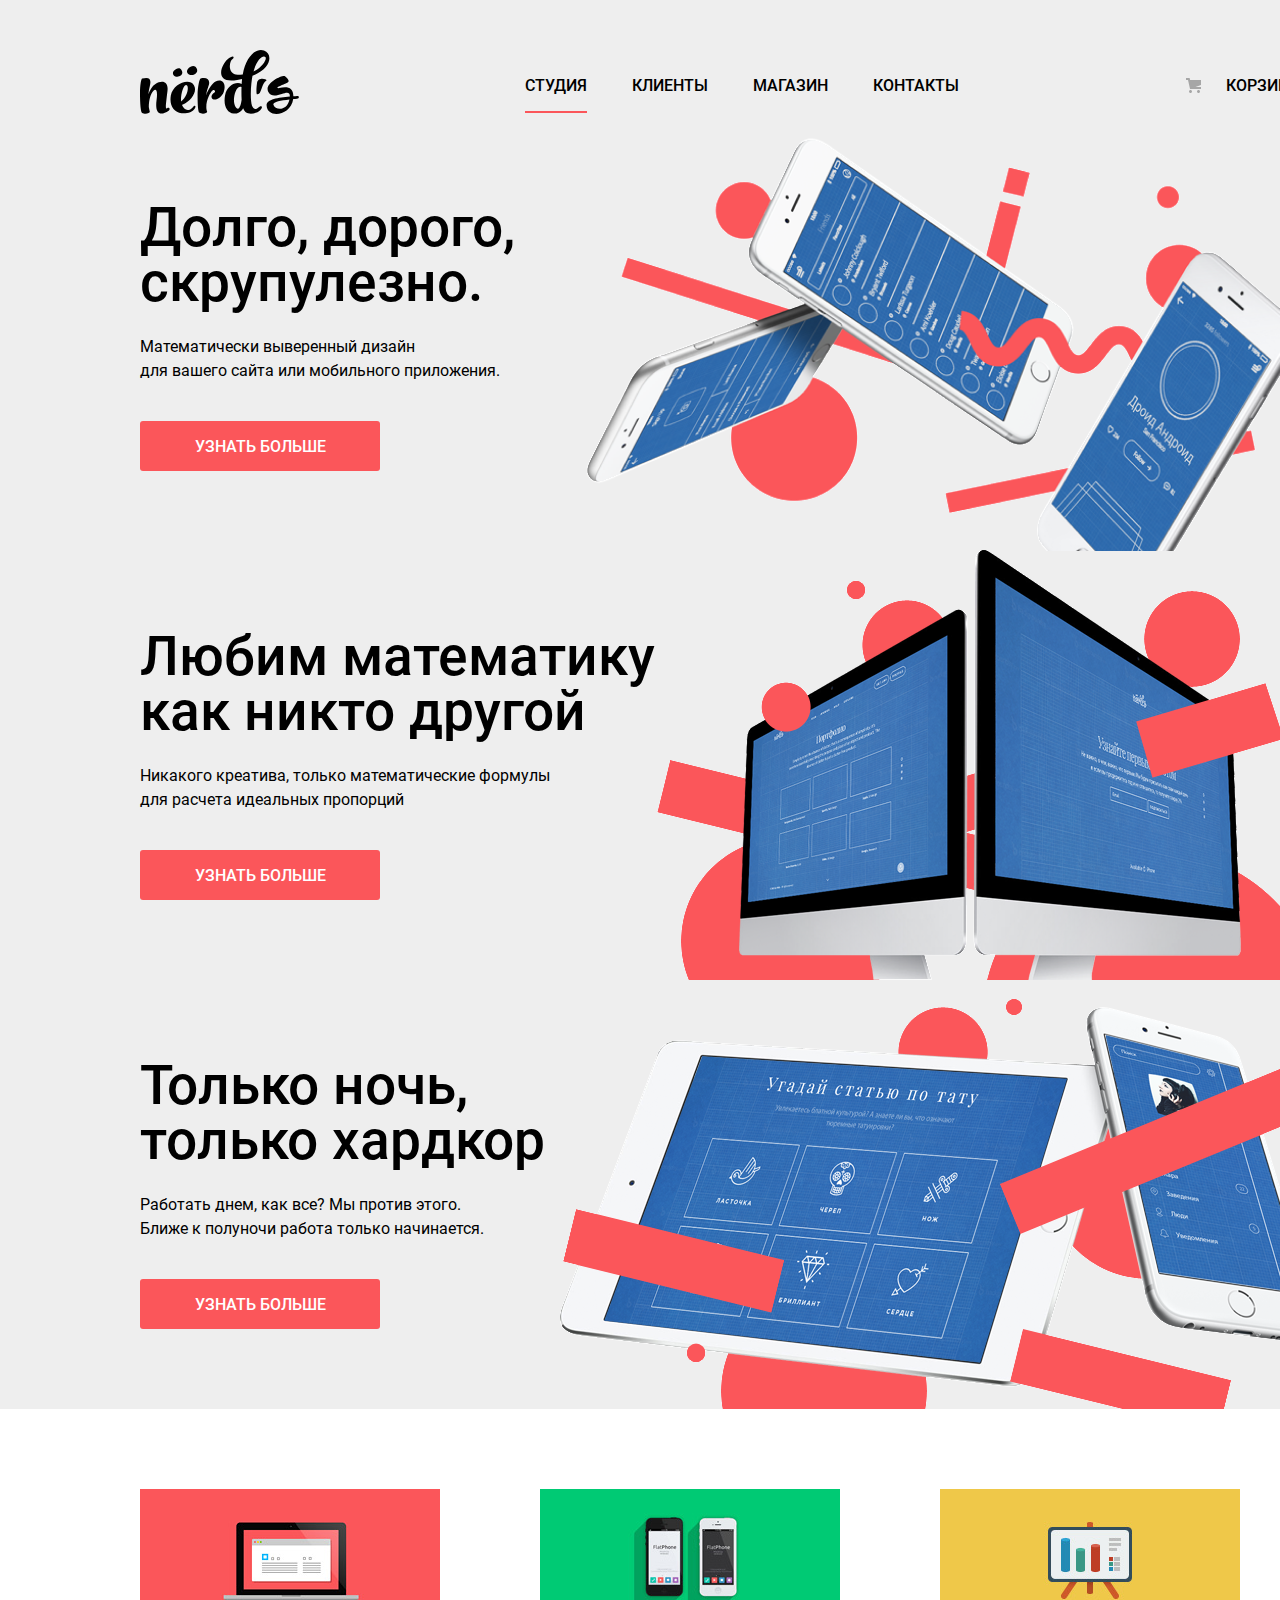
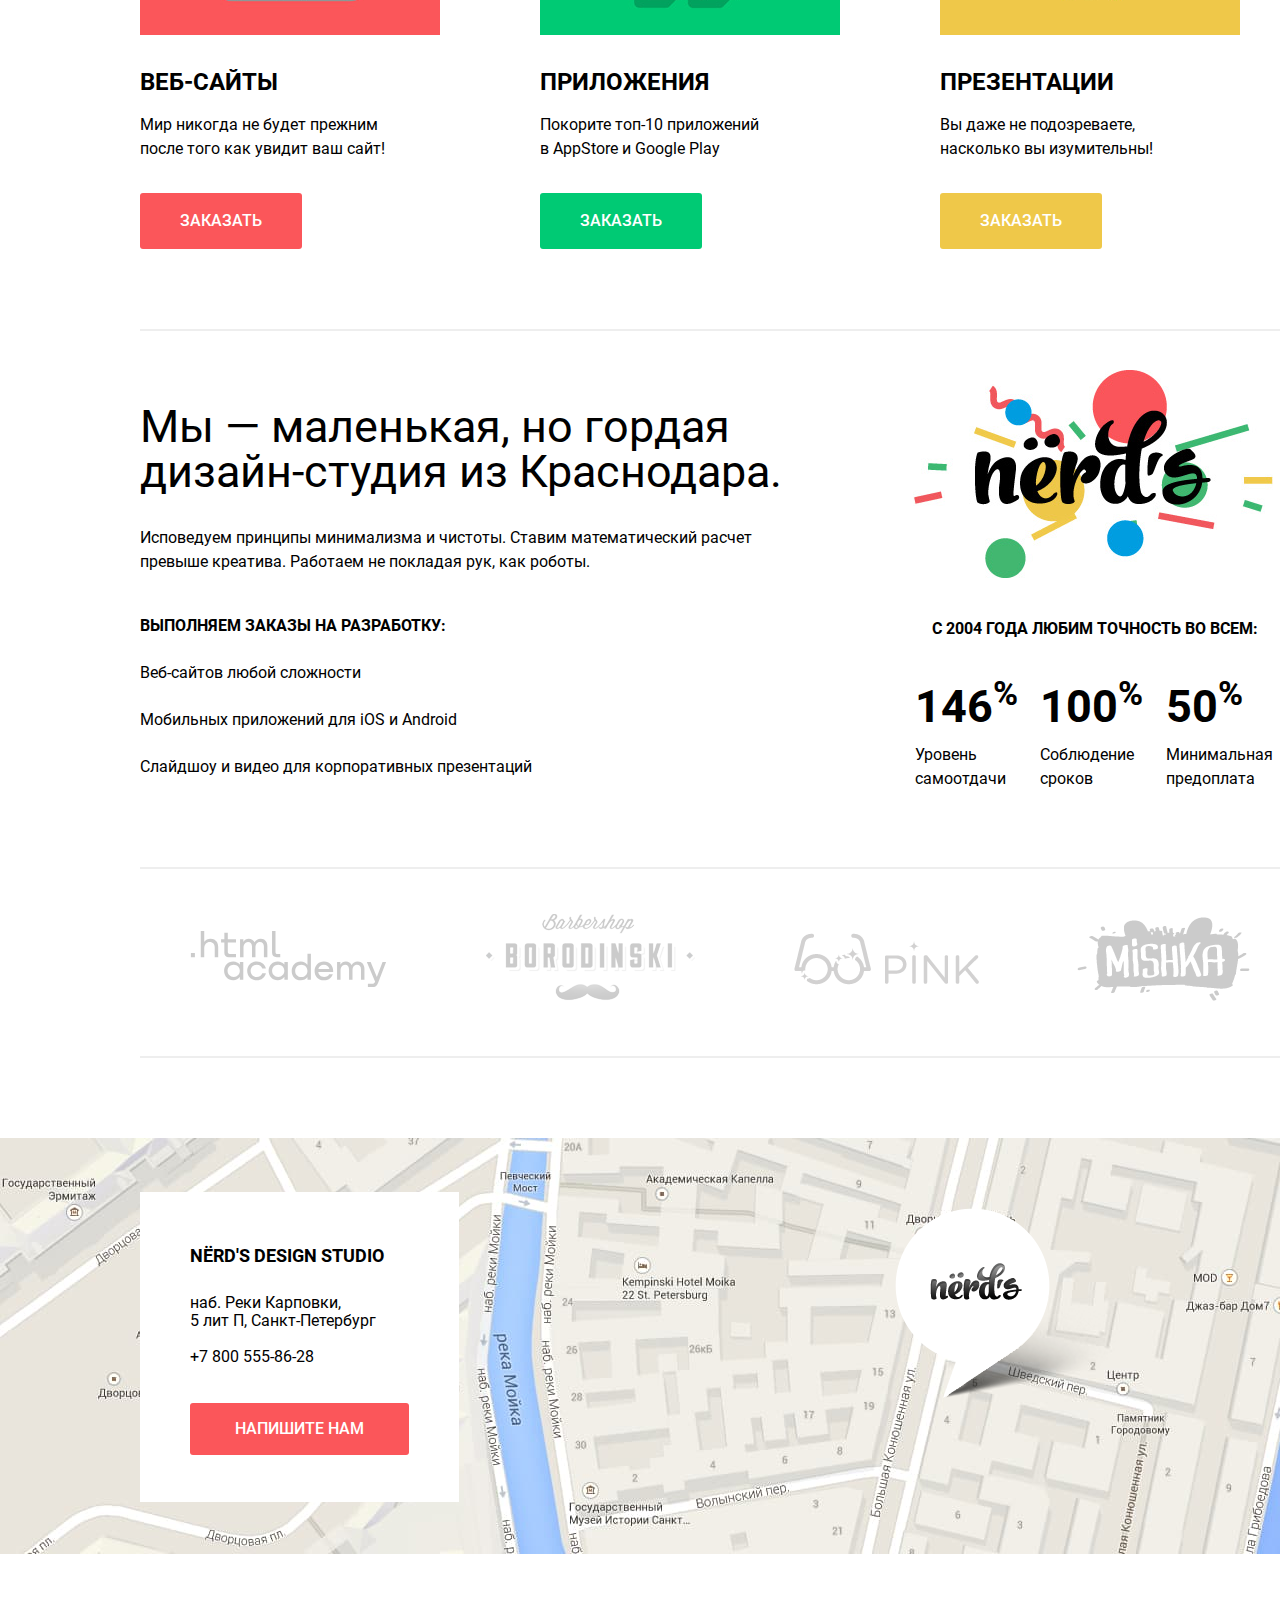
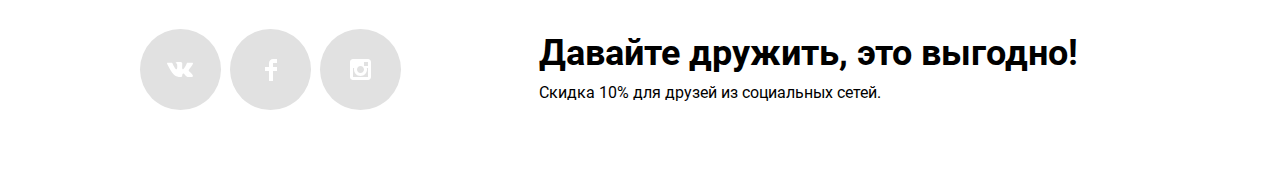
==== commit 7bd77109: "revision" ====
--- a/index.html
+++ b/index.html
@@ -1,262 +1,305 @@
 <!DOCTYPE html>
 <html class="page" lang="ru">
-
-<head>
-  <meta charset="utf-8" />
-  <title>Интернет магазин готовых шаблонов «Nerds»</title>
-  <link rel="icon" href="favicon.ico" />
-  <link rel="icon" href="img/favicons/icon.svg" type="image/svg+xml" />
-  <link rel="apple-touch-icon" href="img/favicons/180.png" />
-  <link rel="manifest" href="manifest.webmanifest" />
-  <link href="https://fonts.googleapis.com/css2?family=Roboto:ital,wght@0,400;0,500;1,700&display=swap" rel="stylesheet" />
-  <link href="css/normalize.css" rel="stylesheet" />
-  <link href="css/style.css" rel="stylesheet" />
-</head>
-
-<body class="page-body">
-  <header class="main-header">
-    <nav class="main-navigation">
-      <a class="main-header-logo">
-        <img src="img/nerds-logo.svg" width="160" height="65" alt="Логотип
-              интернет-магазина Nerds" class="logo" />
-      </a>
-      <ul class="site-navigation">
-        <li class="site-navigation-item current"><a>Студия</a></li>
-        <li class="site-navigation-item"><a href="blank.html">Клиенты</a></li>
-        <li class="site-navigation-item"><a href="catalog.html">Магазин</a></li>
-        <li class="site-navigation-item"><a href="blank.html">Контакты</a></li>
-      </ul>
-      <a href="blank.html" class="basket-link">Корзина</a>
-    </nav>
-  </header>
-  <main class="page-main">
-    <h1 class="visually-hidden">Интернет-магазин готовых шаблонов «Nerds»</h1>
-    <section class="advantage">
-      <h2 class="visually-hidden">Преимущества</h2>
-      <div class="advantage-slider">
-        <div class="advantage-slide">
-          <p class="big-title">Долго, дорого,<br />скрупулезно</p>
-          <p class="page-text">
-            Математически выверенный дизайн<br /> для вашего сайта или мобильного приложения.
-          </p>
-          <a href="blank.html" class="button slider-button">Узнать больше</a>
-        </div>
-        <img src="img/slide1.png" width="760" height="431" alt="Изображение смартфонов" />
-
-        <!--
-                <div class="advantage-slide">
-                    <p class="advantage-slogan">
-                        Любим математику<br /> как никто другой
-                    </p>
-                    <p class="page-text">
-                        Никакого креатива, только математические формулы<br /> для расчета идеальных пропорций
-                    </p>
-                    <a href="blank.html" class="button slider-button">Узнать больше</a>
-
-                    <img src="img/slide2.png" width="760" height="431" alt="Изображение мониторов" />
-                </div>
-                <div class="advantage-slide">
-                    <p class="advantage-slogan">
-                        Только ночь,<br /> только хардкор
-                    </p>
-                    <p class="page-text">
-                        Математически выверенный дизайн<br /> для вашего сайта или мобильного приложения.
-                    </p>
-                    <a href="blank.html" class="button slider-button">Узнать больше</a>
-
-                    <img src="img/slide3.png" width="760" height="431" alt="Преимущество 1" />
-                </div>
-              -->
-        <ul class="slider-pagination">
-          <li class="switch switch-active">
-            <svg width="18" height="18" viewBox="0 0 18 18" fill="none" xmlns="http://www.w3.org/2000/svg">
-<circle cx="9" cy="9" r="9" fill="white"/>
-<circle cx="9" cy="9" r="3" stroke="#C1C1C1" stroke-width="2"/>
-</svg>
-
-          </li>
-          <li class="switch">
-            <svg width="18" height="18" viewBox="0 0 18 18" fill="none" xmlns="http://www.w3.org/2000/svg">
-                <circle cx="9" cy="9" r="9" fill="white" />
-              </svg>
-          </li>
-          <li class="switch">
-            <svg width="18" height="18" viewBox="0 0 18 18" fill="none" xmlns="http://www.w3.org/2000/svg">
-                <circle cx="9" cy="9" r="9" fill="white" />
-              </svg>
-          </li>
-        </ul>
+  <head>
+    <meta charset="utf-8" />
+    <title>HTML Academy: Нёрдс</title>
+    <link rel="stylesheet" href="css/normalize.css" />
+    <link rel="stylesheet" href="css/style.css" />
+    <link rel="icon" href="favicon.ico" />
+    <link rel="icon" href="img/favicons/icon.svg" type="image/svg+xml" />
+    <link rel="apple-touch-icon" href="img/favicons/180.png" />
+    <link rel="manifest" href="manifest.webmanifest" />
+  </head>
+
+  <body class="page-body">
+    <header class="main-header main-bg">
+      <nav class="main-navigation">
+        <div class="container">
+          <div class="main-navigation-bar">
+            <a href="index.html" class="main-header-logo"
+              ><img
+                src="img/nerds-logo.svg"
+                width="159"
+                height="65"
+                alt="Логотип Nёrd's"
+            /></a>
+            <ul class="site-navigation clear-list">
+              <li><a class="study" href="index.html">Студия</a></li>
+              <li><a href="blank.html">Клиенты</a></li>
+              <li><a href="catalog.html">Магазин</a></li>
+              <li><a href="blank.html">Контакты</a></li>
+            </ul>
+            <a class="cart-link" href="blank.html">Корзина</a>
+          </div>
+        </div>
+      </nav>
+    </header>
+
+    <main>
+      <div class="slider-list main-bg">
+        <section class="container">
+          <h1 class="visually-hidden">Интернет-магазин Nёrd's</h1>
+          <div class="slider-grid">
+            <div class="slider-item slider-item-smartfones">
+              <p>
+                Долго, дорого,<br />
+                скрупулезно.
+              </p>
+              <p>
+                Математически выверенный дизайн<br />
+                для вашего сайта или мобильного приложения.
+              </p>
+              <a class="slider-button btn" href="#">Узнать больше</a>
+            </div>
+            <div class="slider-item slider-item-monitor">
+              <p>
+                Любим математику<br />
+                как никто другой
+              </p>
+              <p>
+                Никакого креатива, только математические формулы<br />
+                для расчета идеальных пропорций
+              </p>
+              <a class="slider-button btn" href="#">Узнать больше</a>
+            </div>
+            <div class="slider-item slider-item-tablet">
+              <p>
+                Только ночь,<br />
+                только хардкор
+              </p>
+              <p>
+                Работать днем, как все? Мы против этого. <br />
+                Ближе к полуночи работа только начинается.
+              </p>
+              <a class="slider-button btn" href="#">Узнать больше</a>
+            </div>
+          </div>
+        </section>
       </div>
-    </section>
-    <section class="services container">
-      <h2 class="visually-hidden">Услуги</h2>
-      <ul class="services-list">
-        <li class="services-item">
-          <img src="img/1.png" width="300" height="146" alt="Изображение веб-сайта" />
-          <h3 class="title title-servise">Веб-сайты</h3>
-          <p class="page-text">
-            Мир никогда не будет прежним после того как увидит ваш сайт!
-          </p>
-          <a class="button button-red" href="blank.html">Заказать</a>
-        </li>
-        <li class="services-item">
-          <img src="img/2.png" width="300" height="146" alt="Изображение приложения" />
-          <h3 class="title title-servise">Приложения</h3>
-          <p class="page-text">
-            Покорите топ-10 приложений<br />в AppStore и Google Play
-          </p>
-          <a class="button button-green" href="blank.html">Заказать</a>
-        </li>
-        <li class="services-item">
-          <img src="img/3.png" width="300" height="146" alt="Изображение призентации" />
-          <h3 class="title title-servise">Презентации</h3>
-          <p class="page-text">
-            Вы даже не подозреваете, насколько вы изумительны!
-          </p>
-          <a class="button button-yellow" href="blank.html">Заказать</a>
-        </li>
-      </ul>
-      <hr class="line">
-    </section>
-    <section class="about container">
-      <h2 class="visually-hidden">О студии</h2>
-      <div class="about-wrap">
-        <p class="slogan-about">
-          Мы — маленькая, но гордая<br />дизайн-студия из Краснодара.
-        </p>
-        <p class="page-text">
-          Исповедуем принципы минимализма и чистоты. Ставим математический расчет превыше креатива. Работаем не покладая рук, как роботы.
-        </p>
-        <p class="title-about">Выполняем заказы на разработку:</p>
-        <ul class="development-list">
-          <li class="development-item">Веб-сайтов любой сложности</li>
-          <li class="development-item">
-            Мобильных приложений для iOS и Android
-          </li>
-          <li class="development-item">
-            Слайдшоу и видео для корпоративных презентаций
-          </li>
-        </ul>
+
+      <section class="advantages">
+        <div class="container">
+          <h2 class="visually-hidden">Преимущества компании</h2>
+          <ul class="advantages-list clear-list">
+            <li class="advantages-item">
+              <img src="img/1.png" width="300" height="146" alt="Ноутбук" />
+              <h3>Веб-сайты</h3>
+              <p>
+                Мир никогда не будет прежним<br />
+                после того как увидит ваш сайт!
+              </p>
+              <a class="btn" href="#">Заказать</a>
+            </li>
+            <li class="advantages-item">
+              <img src="img/2.png" width="300" height="146" alt="Смартфон" />
+              <h3>Приложения</h3>
+              <p>
+                Покорите топ-10 приложений<br />
+                в AppStore и Google Play
+              </p>
+              <a class="btn btn-green" href="#">Заказать</a>
+            </li>
+            <li class="advantages-item">
+              <img src="img/3.png" width="300" height="146" alt="Флипчарт" />
+              <h3>Презентации</h3>
+              <p>
+                Вы даже не подозреваете,<br />
+                насколько вы изумительны!
+              </p>
+              <a class="btn btn-yellow" href="#">Заказать</a>
+            </li>
+          </ul>
+        </div>
+      </section>
+
+      <div class="container line-gray">
+        <div class="services-grid">
+          <section class="services">
+            <h2 class="visually-hidden">Миссия и услуги компании</h2>
+            <p class="slogan">
+              Мы — маленькая, но гордая<br />
+              дизайн-студия из Краснодара.
+            </p>
+            <p class="services-description">
+              Исповедуем принципы минимализма и чистоты. Ставим математический
+              расчет
+              <br />
+              превыше креатива. Работаем не покладая рук, как роботы.
+            </p>
+            <p class="text-uppercase services-orders">
+              Выполняем заказы на разработку:
+            </p>
+            <ul class="services-list clear-list">
+              <li class="services-item">Веб-сайтов любой сложности</li>
+              <li class="services-item">
+                Мобильных приложений для iOS и Android
+              </li>
+              <li class="services-item">
+                Слайдшоу и видео для корпоративных презентаций
+              </li>
+            </ul>
+          </section>
+
+          <section class="statistics">
+            <img
+              src="img/nerds-pic.png"
+              width="360"
+              height="208"
+              alt="Иллюстрация Nёrd's"
+            />
+            <table class="statistics-content">
+              <caption>
+                с 2004 года Любим точность во всем:
+              </caption>
+              <tr>
+                <th>146<sup>%</sup></th>
+                <th>100<sup>%</sup></th>
+                <th>50<sup>%</sup></th>
+              </tr>
+              <tr>
+                <td>Уровень самоотдачи</td>
+                <td>Соблюдение сроков</td>
+                <td>Минимальная предоплата</td>
+              </tr>
+            </table>
+          </section>
+        </div>
       </div>
-      <div class="triggers">
-        <img src="img/nerds-pic.png" width="360" height="208" alt="Логотип интернет-магазина Nerds" />
-        <p class="title-about title-about-trigger">с 2004 года Любим точность во всем:</p>
-        <table class="triggers-list">
-          <tr class="trigger-item">
-            <th>146<sup>%</sup></th>
-            <th>100<sup>%</sup></th>
-            <th>50<sup>%</sup></th>
-          </tr>
-          <tr>
-            <td class="triggers-text">Уровень самоотдачи</td>
-            <td class="triggers-text">Соблюдение сроков</td>
-            <td class="triggers-text">Минимальная предоплата</td>
-          </tr>
-        </table>
+
+      <section class="partners">
+        <div class="container">
+          <h2 class="visually-hidden">Наши партнеры</h2>
+          <ul class="partners-list clear-list">
+            <li class="partners-item">
+              <a href="https://htmlacademy.ru/intensive/htmlcss"
+                ><img
+                  src="img/logo_htmlacademy.svg"
+                  width="199"
+                  height="57"
+                  alt="Логотип html academy"
+              /></a>
+            </li>
+            <li class="partners-item">
+              <a href="#"
+                ><img
+                  src="img/logo-borodinsky.svg"
+                  width="209"
+                  height="90"
+                  alt="Логотип барбершопа Borodinski"
+              /></a>
+            </li>
+            <li class="partners-item">
+              <a href="#"
+                ><img
+                  src="img/logo-pink.svg"
+                  width="185"
+                  height="52"
+                  alt="Логотип Pink"
+              /></a>
+            </li>
+            <li class="partners-item">
+              <a href="#"
+                ><img
+                  src="img/logo-mishka.svg"
+                  width="173"
+                  height="84"
+                  alt="Логотип магазина игрушек Mishka"
+              /></a>
+            </li>
+          </ul>
+        </div>
+      </section>
+
+      <section class="contacts">
+        <div class="contacts-columns container">
+          <div class="contacts-list">
+            <h2>nёrd's design studio</h2>
+            <div class="contacts-address">
+              <p>
+                наб. Реки Карповки,<br />
+                5 лит П, Санкт-Петербург
+              </p>
+              <p>
+                <a class="contacts-tel" href="tel:+78005558628"
+                  >+7 800 555-86-28</a
+                >
+              </p>
+            </div>
+            <a class="contacts-button btn" href="#">Напишите нам</a>
+          </div>
+          <div class="map-marker">
+            <img
+              src="img/map-marker.png"
+              width="231"
+              height="190"
+              alt="Маркер"
+            />
+          </div>
+        </div>
+        <div class="contacts-map"><img src="img/map.jpg" alt="Карта" /></div>
+      </section>
+    </main>
+
+    <footer class="main-footer">
+      <div class="container footer-columns">
+        <section class="footer-social">
+          <ul class="social-list clear-list">
+            <li>
+              <a class="social-button vk" href="#"
+                ><svg
+                  width="27"
+                  height="15"
+                  viewBox="0 0 27 15"
+                  fill="none"
+                  xmlns="http://www.w3.org/2000/svg"
+                >
+                  <path
+                    d="M16.138 11.51C17.094 11.201 18.318 13.55 19.621 14.449C20.599 15.13 21.348 14.983 21.348 14.983L24.821 14.933C24.821 14.933 26.636 14.821 25.778 13.379C25.707 13.259 25.275 12.31 23.193 10.357C21.016 8.31404 21.311 8.64504 23.932 5.11304C25.529 2.96004 26.168 1.64504 25.968 1.08504C25.776 0.546037 24.603 0.686037 24.603 0.686037L20.69 0.713037C20.309 0.714037 19.986 0.832037 19.839 1.22804C19.836 1.23204 19.218 2.89404 18.394 4.30704C16.653 7.29604 15.958 7.45504 15.67 7.26804C15.009 6.83504 15.176 5.53104 15.176 4.60404C15.176 1.70704 15.608 0.499037 14.33 0.187037C13.903 0.0830374 13.591 0.0150374 12.502 0.00503741C11.11 -0.0159626 9.92797 0.00503743 9.25797 0.334037C8.81297 0.557037 8.47197 1.04604 8.67897 1.07404C8.93897 1.10904 9.52197 1.23404 9.83397 1.66004C10.235 2.21204 10.223 3.44904 10.223 3.44904C10.223 3.44904 10.452 6.86004 9.68297 7.28304C9.15497 7.57304 8.43297 6.98104 6.87997 4.26704C6.08697 2.87904 5.48797 1.34504 5.48797 1.34504C5.48797 1.34504 5.37197 1.06004 5.16197 0.904037C4.91197 0.719037 4.56197 0.660037 4.56197 0.660037L0.84797 0.684037C0.84797 0.684037 0.28997 0.700037 0.0849697 0.946037C-0.0970303 1.16404 0.0699697 1.61404 0.0699697 1.61404C0.0699697 1.61404 2.97897 8.49504 6.27297 11.961C9.29297 15.143 12.725 14.932 12.725 14.932H14.28C14.28 14.932 14.749 14.878 14.989 14.62C15.213 14.38 15.203 13.929 15.203 13.929C15.203 13.929 15.172 11.82 16.138 11.51Z"
+                    fill="white"
+                  />
+                </svg>
+              </a>
+            </li>
+            <li>
+              <a class="social-button fb" href="#"
+                ><svg
+                  width="12"
+                  height="22"
+                  viewBox="0 0 12 22"
+                  fill="none"
+                  xmlns="http://www.w3.org/2000/svg"
+                >
+                  <path
+                    d="M12 4V0H8C5.79086 0 4 1.79086 4 4V8H0V12H4V22H8V12H12V8H8V4H12Z"
+                    fill="white"
+                  /></svg
+              ></a>
+            </li>
+            <li>
+              <a class="social-button insta" href="#"
+                ><svg
+                  width="21"
+                  height="21"
+                  viewBox="0 0 21 21"
+                  fill="none"
+                  xmlns="http://www.w3.org/2000/svg"
+                >
+                  <path
+                    fill-rule="evenodd"
+                    clip-rule="evenodd"
+                    d="M3 0H18C19.65 0 21 1.35 21 3V18C21 19.65 19.65 21 18 21H3C1.35 21 0 19.65 0 18V3C0 1.35 1.35 0 3 0ZM14 10.5C14 8.57 12.43 7 10.5 7C8.57 7 7 8.57 7 10.5C7 12.43 8.57 14 10.5 14C12.43 14 14 12.43 14 10.5ZM3 18V9H4.181C4.0626 9.49127 4.00186 9.99467 4 10.5C4 14.0899 6.91015 17 10.5 17C14.0899 17 17 14.0899 17 10.5C16.9986 9.99464 16.9379 9.49118 16.819 9H18V18H3ZM14 7H18V3H14V7Z"
+                    fill="white"
+                  />
+                </svg>
+              </a>
+            </li>
+          </ul>
+        </section>
+        <section class="cta">
+          <p class="cta-text">Давайте дружить, это выгодно!</p>
+          <p>Скидка 10% для друзей из социальных сетей.</p>
+        </section>
       </div>
-    </section>
-    <section class="portfolio container">
-      <hr class="line">
-      <div class="wrapper">
-        <h2 class="visually-hidden">Портфолио</h2>
-        <ul class="portfolio-list">
-          <li class="portfolio-item">
-            <a href="https://htmlacademy.ru/intensive/htmlcss" class="portfolio-link">
-              <img src="img/logo_htmlacademy.svg" alt="htmlacademy" width="200" height="68" />
-            </a>
-          </li>
-          <li class="portfolio-item">
-            <a href="blank.html" class="portfolio-link">
-              <img src="img/logo-borodinsky.svg" width="200" height="68" alt="Barbeshop Boradinski" />
-            </a>
-          </li>
-          <li class="portfolio-item">
-            <a href="blank.html" class="portfolio-link">
-              <img src="img/logo-pink.svg" width="200" height="68" alt="Pink" />
-            </a>
-          </li>
-          <li class="portfolio-item">
-            <a href="blank.html" class="portfolio-link">
-              <img src="img/logo-mishka.svg" width="200" height="68" alt="Mishka" />
-            </a>
-          </li>
-        </ul>
-      </div>
-    </section>
-
-
-    <section class="map">
-      <h2 class="visually-hidden">Где нас найти - карта</h2>
-      <img src="img/map.jpg" width="100%" height="416" alt="Карта Санкт-Петербурга" />
-      <img src="img/map-marker.png" width="230" height="190" class="map-marker" alt="Местоположение на карте" />
-
-      <div class="container">
-        <div class="contacts">
-          <h2 class="contact-title">NЁRDS DESIGN STUDIO</h2>
-          <p class="contact-text">
-            наб. Реки Карповки,<br />5 лит П, Санкт-Петербург
-          </p>
-          <p class="contact-text">
-            <a class="contact-text" href="tel:+78005558628">+7 800 555-86-28</a>
-          </p>
-          <button type="button" class="button">Напишите нам</button>
-        </div>
-      </div>
-
-    </section>
-  </main>
-  <footer class="footer container">
-    <div class="social">
-      <h2 class="visually-hidden">Нердс в социальных сетях</h2>
-      <ul class="social-list">
-        <li><a class="social-button vk" href="#"><svg width="27" height="15" viewBox="0 0 27 15" fill="none" xmlns="http://www.w3.org/2000/svg">
-              <path d="M16.138 11.51C17.094 11.201 18.318 13.55 19.621 14.449C20.599 15.13 21.348 14.983 21.348 14.983L24.821 14.933C24.821 14.933 26.636 14.821 25.778 13.379C25.707 13.259 25.275 12.31 23.193 10.357C21.016 8.31404 21.311 8.64504 23.932 5.11304C25.529 2.96004 26.168 1.64504 25.968 1.08504C25.776 0.546037 24.603 0.686037 24.603 0.686037L20.69 0.713037C20.309 0.714037 19.986 0.832037 19.839 1.22804C19.836 1.23204 19.218 2.89404 18.394 4.30704C16.653 7.29604 15.958 7.45504 15.67 7.26804C15.009 6.83504 15.176 5.53104 15.176 4.60404C15.176 1.70704 15.608 0.499037 14.33 0.187037C13.903 0.0830374 13.591 0.0150374 12.502 0.00503741C11.11 -0.0159626 9.92797 0.00503743 9.25797 0.334037C8.81297 0.557037 8.47197 1.04604 8.67897 1.07404C8.93897 1.10904 9.52197 1.23404 9.83397 1.66004C10.235 2.21204 10.223 3.44904 10.223 3.44904C10.223 3.44904 10.452 6.86004 9.68297 7.28304C9.15497 7.57304 8.43297 6.98104 6.87997 4.26704C6.08697 2.87904 5.48797 1.34504 5.48797 1.34504C5.48797 1.34504 5.37197 1.06004 5.16197 0.904037C4.91197 0.719037 4.56197 0.660037 4.56197 0.660037L0.84797 0.684037C0.84797 0.684037 0.28997 0.700037 0.0849697 0.946037C-0.0970303 1.16404 0.0699697 1.61404 0.0699697 1.61404C0.0699697 1.61404 2.97897 8.49504 6.27297 11.961C9.29297 15.143 12.725 14.932 12.725 14.932H14.28C14.28 14.932 14.749 14.878 14.989 14.62C15.213 14.38 15.203 13.929 15.203 13.929C15.203 13.929 15.172 11.82 16.138 11.51Z" fill="white"/>
-              </svg>
-              </a></li>
-        <li><a class="social-button fb" href="#"><svg width="12" height="22" viewBox="0 0 12 22" fill="none" xmlns="http://www.w3.org/2000/svg">
-              <path d="M12 4V0H8C5.79086 0 4 1.79086 4 4V8H0V12H4V22H8V12H12V8H8V4H12Z" fill="white"/>
-              </svg></a></li>
-        <li><a class="social-button insta" href="#"><svg width="21" height="21" viewBox="0 0 21 21" fill="none" xmlns="http://www.w3.org/2000/svg">
-              <path fill-rule="evenodd" clip-rule="evenodd" d="M3 0H18C19.65 0 21 1.35 21 3V18C21 19.65 19.65 21 18 21H3C1.35 21 0 19.65 0 18V3C0 1.35 1.35 0 3 0ZM14 10.5C14 8.57 12.43 7 10.5 7C8.57 7 7 8.57 7 10.5C7 12.43 8.57 14 10.5 14C12.43 14 14 12.43 14 10.5ZM3 18V9H4.181C4.0626 9.49127 4.00186 9.99467 4 10.5C4 14.0899 6.91015 17 10.5 17C14.0899 17 17 14.0899 17 10.5C16.9986 9.99464 16.9379 9.49118 16.819 9H18V18H3ZM14 7H18V3H14V7Z" fill="white"/>
-              </svg>
-              </a></li>
-      </ul>
-    </div>
-    <div class="promo">
-      <h2 class="visually-hidden">Промоакция магазина Нердс</h2>
-      <span class="promo-slogan">Давайте дружить, это выгодно!</span>
-      <p class="page-text page-text-promo">
-        Скидка 10% для друзей из социальных сетей.
-      </p>
-    </div>
-
-  </footer>
-
-
-</body>
-<div class="modal-message">
-  <h2 class="message-title">Напишите нам</h2>
-  <form class="message-form" action="https://echo.htmlacademy.ru" method="post">
-    <p class="message-item">
-      <label for="name">Ваше имя:</label><br />
-      <input type="text" id="name" placeholder="Имя Фамилия" name="Имя:" />
-    </p>
-    <p class="message-item">
-      <label for="email">Ваш email:</label><br />
-      <input type="email" id="email" placeholder="email@example.com" name="Email" required />
-    </p>
-    <p class="message-item">
-      <label for="comments">Текст письма</label><br />
-      <textarea name="Cообщение" id="comments" cols="30" rows="10" placeholder="В свободной форме"></textarea>
-    </p>
-    <button class="button" type="submit">Отправить</button>
-    <button class="modal-close" type="button"><img src="/img/close.svg" alt="Закрыть"></button>
-  </form>
-</div>
-<!-- <section class="modal modal-map">
-  <h2>Как до нас добраться</h2>
-  Здесь будет карта
-  <button class="modal-close" type="button">Закрыть</button>
-</section> -->
-
+    </footer>
+  </body>
 </html>
--- a/css/style.css
+++ b/css/style.css
@@ -1,721 +1,894 @@
-                /* Variables */
-
-                 :root {
-                  --basic-white: #ffffff;
-                  --basis-white-30: rgba(255, 255, 255, 30%);
-                  --basic-black: #000000;
-                  --basic-dark-black: #283136;
-                  --basic-light-black: #444444;
-                  --basic-extra-black: #231f20;
-                  --basic-dark-border: #ded7d7;
-                  --basic-neutral-grey: #eeeeee;
-                  --basic-grey: #a6a6a6;
-                  --basic-light-grey: #e8e8e8;
-                  --basic-extra-grey: #dfdfdf;
-                  --basic-dark-grey: #d5d5d5;
-                  --basis-opacity-70: rgba(0, 0, 0, 70%);
-                  --basis-opacity-30: rgba(0, 0, 0, 30%);
-                  --basic-red: #fb565a;
-                  --basic-light-red: #e74246;
-                  --basic-extra-red: #d7373b;
-                  --basic-green: #00ca74;
-                  --basic-light-green: #00bc6c;
-                  --basic-extra-green: #00aa62;
-                  --basic-yellow: #efc849;
-                  --basic-light-yellow: #eab534;
-                  --basic-extra-yellow: #e5a722;
-                  --special-light-grey: #d7dcde;
-                  --special-grey: #b4b9bb;
-                }
-                /* Global */
-
-                .page {
-                  box-sizing: content-box;
-                  height: 100%;
-                }
-
-                .page-body {
-                  min-width: 1200px;
-                  min-height: 100%;
-                  margin: 0;
-                  padding: 0;
-                  font-family: "Roboto", sans-serif;
-                  font-size: 16px;
-                  line-height: 24px;
-                  font-weight: 400;
-                  color: var(--basic-dark-black);
-                  text-transform: none;
-                  background-color: var(--basic-white);
-                  display: grid;
-                  grid-template-rows: min-content 1fr min-content;
-                  align-content: start;
-                }
-
-                a {
-                  text-decoration: none;
-                  color: var(--basic-black);
-                }
-
-                img {
-                  max-width: 100%;
-                  height: auto;
-                }
-
-                .visually-hidden {
-                  position: absolute;
-                  width: 1px;
-                  height: 1px;
-                  margin: -1px;
-                  border: 0;
-                  padding: 0;
-                  white-space: nowrap;
-                  clip-path: inset(100%);
-                  clip: rect(0 0 0 0);
-                  overflow: hidden;
-                }
-
-                .button {
-                  text-align: center;
-                  vertical-align: middle;
-                  padding: 16px 54px;
-                  line-height: 18px;
-                  font-weight: 500;
-                  color: var(--basic-white);
-                  text-transform: uppercase;
-                  background-color: var(--basic-red);
-                  border: none;
-                  border-radius: 3px;
-                }
-
-                .page {
-                  height: 100%;
-                }
-
-                .container {
-                  max-width: 1160px;
-                  margin: 0 auto;
-                }
-                /* navigation */
-
-                .main-header {
-                  padding-top: 50px;
-                  padding-bottom: 0;
-                  background-color: var(--basic-neutral-grey);
-                }
-
-                .main-navigation {
-                  width: 1160px;
-                  padding: 0 20px;
-                  margin: 0 auto;
-                  display: grid;
-                  grid-template-columns: 160px 1fr min-content;
-                  align-items: center;
-                  line-height: 30px;
-                  font-weight: 500;
-                  text-transform: uppercase;
-                }
-
-                .site-navigation {
-                  display: flex;
-                  flex-wrap: wrap;
-                  min-width: 437px;
-                  margin-left: auto;
-                  margin-right: auto;
-                }
-
-                .site-navigation a,
-                .basket-link {
-                  display: block;
-                  padding-bottom: 13px;
-                  padding-top: 15px;
-                }
-
-                .site-navigation-item {
-                  list-style: none;
-                }
-
-                .current {
-                  border-bottom: 2px solid var(--basic-red);
-                }
-
-                .site-navigation li:not(:last-child) {
-                  margin-right: 45px;
-                }
-
-                .basket-link {
-                  position: relative;
-                  min-width: 115px;
-                  text-align: right;
-                }
-
-                .basket-link::before {
-                  content: "";
-                  position: absolute;
-                  top: 22px;
-                  left: 0;
-                  width: 20px;
-                  height: 20px;
-                  background-image: url("../img/cart-icon.svg");
-                  background-repeat: no-repeat;
-                  background-position: 0 0;
-                }
-
-                .site-navigation a:hover,
-                .basket-link:hover {
-                  color: var(--basic-red);
-                }
-
-                .site-navigation a:active,
-                .basket-link:active {
-                  color: var(--basic-grey);
-                }
-
-                .main-header-logo {
-                  fill: var(--basic-black);
-                }
-
-                .main-header-logo:hover {
-                  opacity: 0.7;
-                }
-
-                .main-header-logo :active {
-                  opacity: 0.3;
-                }
-                /* Global */
-
-                .advantage {
-                  position: relative;
-                  margin-bottom: 80px;
-                  background-color: var(--basic-neutral-grey);
-                }
-
-                .advantage-slider {
-                  display: flex;
-                  width: 1160px;
-                  margin: 0 auto;
-                  padding: 0 20px;
-                  margin-bottom: 80px;
-                }
-
-                .big-title {
-                  grid-column: 2 / -2;
-                  margin-bottom: 37px;
-                  font-size: 55px;
-                  line-height: 55px;
-                  font-weight: 500;
-                }
-
-                .page-text {
-                  font: inherit;
-                  color: var(--basic-dark-black);
-                  margin-bottom: 40px;
-                  padding: 0;
-                }
-
-                .slider-pagination {
-                  position: absolute;
-                  left: 50%;
-                  top: 317px;
-                  display: flex;
-                  list-style: none;
-                  margin: 0;
-                  padding: 0;
-                }
-
-                .switch {
-                  margin-left: 17px;
-                }
-
-                .services-list {
-                  display: grid;
-                  grid-template-columns: 1fr 1fr 1fr;
-                  list-style: none;
-                  margin: 0;
-                  padding: 0;
-                }
-
-                .title {
-                  margin-top: 25px;
-                  margin-bottom: 16px;
-                  font-size: 24px;
-                  line-height: 30px;
-                  text-transform: uppercase;
-                }
-
-                .services-item .page-text {
-                  max-width: 260px;
-                  margin-bottom: 32px;
-                }
-
-                .button-red {
-                  box-sizing: border-box;
-                  background-color: var(--basic-red);
-                }
-
-                .button:hover,
-                .button-red:hover {
-                  background-color: var(--basic-light-red);
-                }
-
-                .button:active,
-                .button-red:active {
-                  background-color: var(--basic-extra-red);
-                  color: var(--basis-white-30);
-                }
-
-                .button-green {
-                  box-sizing: border-box;
-                  background-color: var(--basic-green);
-                }
-
-                .button-green:hover {
-                  background-color: var(--basic-light-green);
-                }
-
-                .button-green:active {
-                  background-color: var(--basic-extra-green);
-                }
-
-                .button-yellow {
-                  box-sizing: border-box;
-                  background-color: var(--basic-yellow);
-                }
-
-                .button-yellow:hover {
-                  background-color: var(--basic-light-yellow);
-                }
-
-                .button-yellow:active {
-                  background-color: var(--basic-extra-yellow);
-                }
-                /* about */
-
-                .line {
-                  display: block;
-                  height: 2px;
-                  margin-top: 75px;
-                  margin-bottom: 75px;
-                  background-color: var(--basic-neutral-grey);
-                  border: none
-                }
-
-                .about {
-                  display: grid;
-                  grid-template-columns: 2fr 1fr;
-                  column-gap: 150px;
-                }
-
-                .development-list {
-                  list-style: none;
-                  padding: 0;
-                }
-
-                .development-item {
-                  position: relative;
-                  display: block;
-                  margin-left: 30px;
-                  padding-left: 7px;
-                  margin-bottom: 10px;
-                }
-
-                .development-item::before {
-                  content: "";
-                  position: absolute;
-                  top: 10px;
-                  left: -30px;
-                  width: 25px;
-                  height: 2px;
-                  background-image: url("../img/list-icon.svg");
-                  background-repeat: no-repeat;
-                  background-position: 0 0;
-                }
-
-                .slogan-about {
-                  font-size: 45px;
-                  font-weight: 500;
-                  line-height: 45px;
-                  margin-top: 0;
-                  margin-bottom: 32px;
-                }
-
-                .title-about {
-                  margin-top: 40px;
-                  margin-bottom: 23px;
-                  font-size: 16px;
-                  font-weight: 700;
-                  line-height: 24px;
-                  text-transform: uppercase;
-                }
-
-                .triggers {
-                  width: 374px;
-                }
-
-                .title-about-trigger {
-                  margin-bottom: 30px;
-                }
-
-                .triggers-list {
-                  display: flex;
-                  justify-content: space-between;
-                }
-
-                .trigger-item {
-                  font-size: 45px;
-                  font-weight: 700;
-                }
-
-                .trigger-item sup {
-                  font-size: 26px;
-                  line-height: 40px;
-                }
-
-                .triggers-text {
-                  line-height: 18px;
-                }
-                /* portfolio */
-
-                .portfolio-list {
-                  display: flex;
-                  justify-content: space-between;
-                  align-items: center;
-                  max-height: 184px;
-                  margin: auto;
-                  padding: 0;
-                  list-style: none;
-                }
-
-                .portfolio-item {
-                  position: relative;
-                  display: block;
-                  width: 292px;
-                  height: 182px;
-                }
-
-                .portfolio-item::before {
-                  content: "";
-                  position: absolute;
-                  top: 0;
-                  right: 45px;
-                  width: 2px;
-                  height: 52px;
-                  background-color: black;
-                  background-image: url("../img/line-item.svg");
-                  background-repeat: no-repeat;
-                  background-position: 0 0;
-                }
-
-                .portfolio-item:last-child {
-                  padding-bottom: 40px;
-                }
-
-                .portfolio-item:last-child::before {
-                  content: none;
-                }
-
-                .portfolio-item {
-                  opacity: 0.2;
-                }
-
-                .portfolio-item:hover {
-                  opacity: 1;
-                }
-
-                .portfolio-item:active {
-                  opacity: 0.1;
-                }
-
-                .line-last {
-                  margin-top: 0;
-                }
-                /* footer */
-
-                .map {
-                  position: relative;
-                  width: 100%;
-                }
-
-                .map-marker {
-                  position: absolute;
-                  top: 70px;
-                  right: 15%;
-                }
-
-                .contacts {
-                  position: absolute;
-                  top: 54px;
-                  width: 320px;
-                  padding: 50px 0px 50px 50px;
-                  background-color: var(--basic-white);
-                }
-
-                .contact-title {
-                  font-weight: bold;
-                  font-size: 18px;
-                  line-height: 30px;
-                  margin-bottom: 25px;
-                }
-
-                .contact-text {
-                  line-height: 18px;
-                  color: var(--basic-grey);
-                }
-
-                .footer {
-                  display: flex;
-                  justify-content: flex-start;
-                  width: 100%;
-                  padding: 70px 0;
-                }
-
-                .social {
-                  align-items: center;
-                  margin-right: 140px;
-                }
-
-                .social-list {
-                  display: flex;
-                  justify-content: flex-start;
-                  align-items: center;
-                  list-style: none;
-                  margin: 0;
-                  padding: 0;
-                }
-
-                .social-button {
-                  display: flex;
-                  align-items: center;
-                  justify-content: center;
-                  margin-left: 0;
-                  width: 81px;
-                  height: 81px;
-                  background-color: var(--basic-extra-grey);
-                  color: inherit;
-                  border-radius: 50%;
-                }
-
-                .social-button:hover {
-                  background-color: var(--basic-light-red);
-                }
-
-                .social-button:focus path {
-                  background-color: var(--basic-extra-red);
-                  fill: var(--basis-white-30);
-                }
-
-                .social-button {
-                  margin-left: 10px;
-                  margin-right: 0;
-                }
-
-                .promo-slogan {
-                  font-size: 36px;
-                  line-height: 36px;
-                  font-weight: 700;
-                }
-
-                .page-text-promo {
-                  font: inherit;
-                  line-height: 22px;
-                }
-                /* modal */
-
-                .modal-message {
-                  position: relative;
-                  top: -50px;
-                  left: 25%;
-                  width: 960px;
-                  padding: 65px 100px 85px 100px;
-                  background-color: var(--basic-white);
-                  box-shadow: 1px 1px 1px 1px #888888;
-                  box-shadow: 3px 3px 3px 3px #DED7D7;
-                  font: inherit;
-                }
-
-                .message-title {
-                  font-size: 45px;
-                  font-weight: 700;
-                }
-
-                .message-item label {
-                  font-size: 16px;
-                  font-weight: 700;
-                  line-height: 18x;
-                }
-
-                .message-item {
-                  font: inherit;
-                  line-height: 18px;
-                  color: var(--basic-light-black);
-                }
-
-                .message-item input,
-                textarea {
-                  padding-left: 16px;
-                  margin-top: 10px;
-                }
-
-                .message-item textarea {
-                  padding: 16px;
-                }
-
-                .modal-close {
-                  position: absolute;
-                  top: 65px;
-                  right: 100px;
-                  background-color: var(--basic-white);
-                  border: none;
-                  cursor: pointer;
-                }
-
-                .message-item input {
-                  width: 360px;
-                  height: 50px;
-                  font: inherit;
-                  background-color: transparent;
-                  border: 2px solid var(--special-light-grey);
-                  border-radius: 3px;
-                }
-
-                .message-item textarea {
-                  width: 760px;
-                  height: 145px;
-                  resize: none;
-                  font: inherit;
-                  background-color: transparent;
-                  border: 2px solid var(--special-light-grey);
-                  border-radius: 3px;
-                }
-
-                .message-item input:hover,
-                .message-item textarea:hover {
-                  border: 2px solid var(--special-grey);
-                }
-                /* catalog */
-
-                .page-catalog {
-                  display: grid;
-                  grid-template-columns: 260px auto;
-                  align-content: start;
-                  column-gap: 140px;
-                }
-
-                .page-content {
-                  display: grid;
-                  grid-template-columns: 1fr 1fr;
-                  grid-template-rows: min-content max-content min-content;
-                }
-
-                .content-header {
-                  grid-column: 1 / -1;
-                }
-
-                .pagination {
-                  grid-column: 1 / -1;
-                  display: flex;
-                }
-
-                .filter-title {
-                  padding-top: 37px;
-                  font-size: 18px;
-                  line-height: 30px;
-                  font-weight: 700;
-                }
-
-                .filter-item-none {
-                  margin-top: 30px;
-                  margin-bottom: 30px;
-                  background-color: var(--basic-neutral-grey);
-                  border: none;
-                }
-
-                .filter-item legend {
-                  font-size: 18px;
-                  line-height: 30px;
-                  font-weight: 700;
-                }
-
-                .button-grey {
-                  background-color: var(--basic-neutral-grey);
-                  color: var(--basic-black);
-                }
-
-                .button-grey:hover {
-                  background-color: var(--basic-extra-grey);
-                }
-
-                .button-grey:focus {
-                  background-color: var(--basic-dark-grey);
-                  color: var(--basic-grey);
-                }
-
-                .sort-list {
-                  display: flex;
-                  width: 100%;
-                  justify-content: flex-end;
-                  list-style: none;
-                  margin: 0;
-                  padding-top: 60px;
-                  text-align: left;
-                }
-
-                .sort-item {
-                  margin-left: 25px;
-                }
-
-                .sort-control {
-                  display: flex;
-                  flex-basis: 40px;
-                  justify-content: space-between;
-                  list-style: none;
-                }
-
-                .content-header {}
-
-                .content-browser {
-                  display: grid;
-                  grid-template-columns: 358px 358px;
-                  column-gap: 42px;
-                  row-gap: 30px;
-                  list-style: none;
-                  margin: 0;
-                  padding: 0;
-                }
-
-                .content-header {
-                  display: flex;
-                  justify-content: start;
-                  min-width: 700px;
-                }
-
-                .pagination {
-                  list-style: none;
-                  display: flex;
-                  min-width: 445px;
-                  justify-content: flex-start;
-                }
-
-                .pagination-item {
-                  margin-left: 11px;
-                }
-
-                .filter-catalog fieldset {
-                  display: flex;
-                  flex-direction: column;
-                  padding: 0;
-                  margin: 0;
-                  margin-bottom: 47px;
-                  border: none;
-                }
-
-                .legend-title {
-                  margin-bottom: 16px;
-                }
-
-                .filter-item label {
-                  margin-bottom: 20px;
-                }
-
-                .social-button {
-                  margin-left: 10px;
-                }
+@font-face {
+  font-family: "Roboto";
+  src: url("../fonts/roboto.woff2") format("woff2"), url("../fonts/roboto.woff") format("woff");
+  font-weight: 400;
+  font-style: normal;
+}
+
+@font-face {
+  font-family: "Roboto";
+  src: url("../fonts/robotomedium.woff2") format("woff2"), url("../fonts/robotomedium.woff") format("woff");
+  font-weight: 500;
+  font-style: normal;
+}
+
+@font-face {
+  font-family: "Roboto";
+  src: url("../fonts/robotobold.woff2") format("woff2"), url("../fonts/robotobold.woff") format("woff");
+  font-weight: 700;
+  font-style: normal;
+}
+
+:root {
+  --basic-black: #000000;
+  --basic-red: #fb565a;
+  --basic-red-hover: #e74246;
+  --basic-red-active: #d7373b;
+  --basic-green: #00ca74;
+  --basic-yellow: #efc849;
+  --basic-white: #ffffff;
+  --btn-green: #00ca74;
+  --btn-green-hover: #00bc6c;
+  --btn-green-active: #00aa62;
+  --btn-yellow: #efc849;
+  --btn-yellow-hover: #eab534;
+  --btn-yellow-active: #e5a722;
+  --light-gray: rgba(255, 255, 255, 0.3);
+  --background-gray: #eeeeee;
+  --basic-gray2: #dfdfdf;
+  --basic-gray3: #d5d5d5;
+  --gray-active: rgba(0, 0, 0, 0.3);
+  --gray-hover: rgba(0, 0, 0, 0.6);
+  --btn-gray-shadow: rgba(0, 1, 1, 0.1);
+  --border-gray-btn: #dbdbdb;
+  --products-text: #666666;
+  --products-description-gray: #4d4d4d;
+  --social-gray: #e1e1e1;
+}
+
+.page-body {
+  min-width: 1440px;
+  margin: 0;
+  padding: 0;
+  font-family: "Roboto", Arial, sans-serif;
+  font-size: 16px;
+  font-weight: 400;
+  line-height: 24px;
+  color: var(--basic-black);
+  background-color: var(--basic-white);
+  min-height: 100%;
+  display: grid;
+  grid-template-rows: min-content 1fr min-content;
+}
+
+.main-header {
+  padding-top: 50px;
+  padding-bottom: 0;
+}
+
+.main-bg {
+  background-color: var(--background-gray);
+}
+
+.slider-list {
+  margin-bottom: 80px;
+}
+
+a {
+  text-decoration: none;
+}
+
+.page {
+  height: 100%;
+}
+
+.clear-list {
+  list-style: none;
+  margin: 0;
+  padding: 0;
+}
+
+.visually-hidden {
+  position: absolute;
+  width: 1px;
+  height: 1px;
+  margin: -1px;
+  border: 0;
+  padding: 0;
+  white-space: nowrap;
+  clip-path: inset(100%);
+  clip: rect(0 0 0 0);
+  overflow: hidden;
+}
+
+.main-navigation-bar {
+  display: grid;
+  grid-template-columns: 160px 1fr min-content;
+  align-items: center;
+}
+
+.main-navigation-bar .cart-link {
+  position: relative;
+  padding-left: 40px;
+}
+
+.cart-link::before {
+  content: "";
+  position: absolute;
+  left: 0;
+  top: 4px;
+  width: 15px;
+  height: 15px;
+  background: url("../img/cart-icon.svg") no-repeat 0 0;
+}
+
+.site-navigation {
+  display: flex;
+  flex-wrap: wrap;
+  width: 437px;
+  margin-left: auto;
+  margin-right: auto;
+}
+
+.site-navigation a {
+  display: block;
+  padding-bottom: 13px;
+  padding-top: 15px;
+}
+
+.site-navigation li:not(:last-child) {
+  margin-right: 45px;
+}
+
+.study,
+.shop {
+  border-bottom: 2px solid var(--basic-red);
+}
+
+.slider-list h1 {
+  margin: 0;
+}
+
+.slider-item {
+  padding-top: 78px;
+  position: relative;
+}
+
+.slider-item-smartfones::after {
+  content: "";
+  position: absolute;
+  width: 760px;
+  height: 431px;
+  left: 420px;
+  bottom: 0;
+  background: url("../img/slide1.png") no-repeat 0 0;
+}
+
+.slider-item-monitor::after {
+  content: "";
+  position: absolute;
+  width: 760px;
+  height: 431px;
+  left: 420px;
+  bottom: 0;
+  background: url("../img/slide2.png") no-repeat 0 0;
+}
+
+.slider-item-tablet::after {
+  content: "";
+  position: absolute;
+  width: 760px;
+  height: 431px;
+  left: 420px;
+  bottom: 0;
+  background: url("../img/slide3.png") no-repeat 0 0;
+}
+
+.slider-item p {
+  margin-top: 0;
+  margin-bottom: 25px;
+}
+
+.slider-item p:nth-child(2) {
+  margin-bottom: 38px;
+}
+
+.slider-button {
+  display: inline-block;
+  margin-bottom: 80px;
+}
+
+.container {
+  width: 1160px;
+  margin: 0 auto;
+}
+
+.main-navigation a,
+.main-slider a,
+.advantages a {
+  font-weight: 500;
+  text-transform: uppercase;
+}
+
+.main-navigation a {
+  color: var(--basic-black);
+  font-weight: 500;
+}
+
+.main-navigation a:hover {
+  color: var(--basic-red);
+}
+
+.main-navigation a:active {
+  color: var(--basic-black);
+  opacity: 0.3;
+}
+
+.slider-item {
+  margin-right: auto;
+}
+
+.slider-item p:first-child {
+  font-weight: 500;
+  font-size: 55px;
+  line-height: 55px;
+}
+
+.btn {
+  background-color: var(--basic-red);
+  color: var(--basic-white);
+  padding-top: 16px;
+  padding-bottom: 16px;
+  border-radius: 3px;
+}
+
+.btn:hover {
+  background-color: var(--basic-red-hover);
+}
+
+.btn:active {
+  background-color: var(--basic-red-active);
+  color: var(--light-gray);
+}
+
+.slider-button {
+  width: 240px;
+  height: 50px;
+  font-weight: 500;
+  text-transform: uppercase;
+  line-height: 20px;
+  display: inline-block;
+  box-sizing: border-box;
+  text-align: center;
+}
+
+.advantages-list {
+  width: 1100px;
+  display: grid;
+  grid-template-columns: 1fr 1fr 1fr;
+  column-gap: 100px;
+}
+
+.advantages {
+  margin-bottom: 80px;
+}
+
+.advantages h2 {
+  margin: 0;
+}
+
+.advantages h3 {
+  font-weight: 700;
+  font-size: 24px;
+  line-height: 30px;
+  text-transform: uppercase;
+}
+
+.services-grid {
+  display: grid;
+  grid-template-columns: 2fr 1fr;
+  margin-bottom: 73px;
+}
+
+.services-list li:not(:last-child) {
+  margin-bottom: 23px;
+}
+
+.line-gray {
+  border-top: 2px solid var(--background-gray);
+}
+
+.services h2 {
+  margin: 0;
+}
+
+.statistics {
+  width: 360px;
+  margin-top: 39px;
+}
+
+.statistics-content th:not(:last-child),
+.statistics-content td:not(:last-child) {
+  margin: 0;
+  padding: 0;
+  padding-right: 20px;
+}
+
+.statistics-content {
+  margin-top: 32px;
+}
+
+.statistics-content th {
+  text-align: left;
+}
+
+.statistics-content caption {
+  margin: 0;
+  margin-bottom: 31px;
+}
+
+.advantages-item h3 {
+  margin: 0;
+  margin-bottom: 16px;
+}
+
+.advantages-item p {
+  margin-bottom: 32px;
+}
+
+.advantages-item img {
+  margin: 0;
+  margin-bottom: 25px;
+}
+
+.advantages-item .btn {
+  box-sizing: border-box;
+  padding: 16px 40px;
+  display: inline-block;
+  font-size: 16px;
+}
+
+.btn-green {
+  background-color: var(--btn-green);
+}
+
+.btn-green:hover {
+  background-color: var(--btn-green-hover);
+}
+
+.btn-green:active {
+  background-color: var(--btn-green-active);
+}
+
+.btn-yellow {
+  background-color: var(--btn-yellow);
+}
+
+.btn-yellow:hover {
+  background-color: var(--btn-yellow-hover);
+}
+
+.btn-yellow:active {
+  background-color: var(--btn-yellow-active);
+}
+
+.slogan {
+  font-size: 45px;
+  line-height: 45px;
+  margin: 0;
+  margin-top: 73px;
+  margin-bottom: 32px;
+}
+
+.services-description {
+  margin: 0;
+  margin-bottom: 40px;
+}
+
+.services-orders {
+  margin: 0;
+  margin-bottom: 23px;
+  ;
+}
+
+.text-uppercase {
+  text-transform: uppercase;
+  font-weight: 700;
+}
+
+.statistics-content caption {
+  font-weight: 700;
+  line-height: 24px;
+  text-transform: uppercase;
+}
+
+.statistics-content th {
+  font-weight: 700;
+  font-size: 45px;
+  line-height: 64px;
+}
+
+.cta-text {
+  font-weight: 700;
+  font-size: 36px;
+  line-height: 36px;
+}
+
+.partners-list {
+  width: 1159px;
+  display: flex;
+  align-items: center;
+  justify-content: space-around;
+  border-top: 2px solid var(--background-gray);
+  border-bottom: 2px solid var(--background-gray);
+  padding-top: 45px;
+  padding-bottom: 45px;
+}
+
+.partners {
+  margin-bottom: 80px;
+}
+
+.contacts-list h2 {
+  margin-top: 0;
+}
+
+.partners-list a {
+  opacity: 0.2;
+}
+
+.partners-list a:hover {
+  opacity: 1;
+}
+
+.partners-list a:active {
+  opacity: 0.1;
+}
+
+.studio {
+  text-decoration: underline;
+  text-decoration-color: var(--basic-red);
+}
+
+.main-header-logo:hover {
+  opacity: 0.7;
+}
+
+.main-header-logo:active {
+  opacity: 0.3;
+}
+
+.fieldset-clear {
+  border: none;
+}
+
+.form-filter input[type="text"] {
+  background-color: var(--background-gray);
+  border: none;
+  width: 80px;
+  padding-top: 11px;
+  padding-bottom: 11px;
+  border-radius: 3px;
+  text-align: center;
+  vertical-align: middle;
+  margin-left: 11px;
+}
+
+.form-grid label:not(:last-child),
+.form-features label:not(:last-child) {
+  margin-bottom: 15px;
+}
+
+.form-grid label,
+.form-features label {
+  display: block;
+}
+
+.price-grid label {
+  text-transform: uppercase;
+}
+
+.form-price input[type="range"] {
+  width: 205px;
+}
+
+.price-grid {
+  width: 260px;
+  display: grid;
+  grid-template-columns: 1fr 1fr;
+  grid-template-rows: 80px auto;
+  row-gap: 14px;
+}
+
+.price-grid label:last-child {
+  margin-left: auto;
+}
+
+.price-range {
+  grid-column: 1 / -1;
+}
+
+.price-range {
+  background-color: var(--background-gray);
+  border-radius: 3px;
+}
+
+.form-filter fieldset {
+  margin: 0;
+  padding: 0;
+  margin-bottom: 54px;
+}
+
+.form-filter fieldset:nth-child(2) {
+  margin-bottom: 47px;
+}
+
+.form-filter fieldset:nth-child(3) {
+  margin-bottom: 50px;
+}
+
+.form-filter legend {
+  margin: 0;
+  margin-bottom: 16px;
+}
+
+.tech-title {
+  font-weight: 700;
+  font-size: 18px;
+  line-height: 30px;
+  text-transform: uppercase;
+  margin: 0;
+  padding: 0;
+}
+
+.btn-gray {
+  padding: 16px 88px 16px 88px;
+  color: var(--basic-black);
+  background-color: var(--background-gray);
+  font-size: 16px;
+  font-weight: 500;
+  text-transform: uppercase;
+  border-radius: 3px;
+  border: none;
+}
+
+.btn-gray:hover {
+  background-color: var(--basic-gray2);
+}
+
+.btn-gray:active {
+  background-color: var(--basic-gray3);
+  color: var(--gray-active);
+  box-shadow: inset 0px 3px 0px var(--btn-gray-shadow);
+}
+
+.sort-list a {
+  font-weight: 400;
+  font-size: 14px;
+  line-height: 18px;
+  color: var(--gray-active);
+  text-transform: uppercase;
+}
+
+.sort-list a:hover {
+  color: var(--gray-hover);
+}
+
+.sort-list a:active {
+  color: var(--basic-black);
+}
+
+.sort-list-grid {
+  display: grid;
+  grid-template-columns: 1fr 1fr;
+  gap: 40px;
+  margin-bottom: 48px;
+}
+
+.sort-list {
+  display: flex;
+  align-items: center;
+  justify-content: space-between;
+}
+
+.products-list {
+  display: grid;
+  grid-template-columns: 1fr 1fr;
+  column-gap: 40px;
+  row-gap: 25px;
+  margin-bottom: 55px;
+}
+
+.products-description a:first-child {
+  font-size: 18px;
+  font-weight: 700;
+  color: var(--basic-black);
+  text-transform: uppercase;
+}
+
+.products-list li {
+  position: relative;
+}
+
+.products-description {
+  display: none;
+  position: absolute;
+  bottom: 0;
+  left: 0;
+}
+
+.products-list-item img {
+  display: block;
+}
+
+.products-header-items {
+  width: 358px;
+  display: flex;
+  align-items: center;
+  background-color: var(--products-description-gray);
+  border-top-left-radius: 3px;
+  border-top-right-radius: 3px;
+  padding-top: 13px;
+  padding-bottom: 13px;
+}
+
+.products-header-items li {
+  width: 14px;
+  height: 14px;
+  background-color: var(--basic-white);
+  border-radius: 50%;
+  margin-right: 9px;
+}
+
+.products-header-items li:first-child {
+  margin-left: 16px;
+}
+
+.products-list-item:hover .products-header {
+  opacity: 0.12;
+}
+
+.products-list-item:hover .products-description {
+  display: block;
+}
+
+.products-list img {
+  border-bottom-left-radius: 3px;
+  border-bottom-right-radius: 3px;
+}
+
+.products-list h3,
+.products-list p {
+  margin: 0;
+}
+
+.products-list p {
+  line-height: 18px;
+  margin-bottom: 32px;
+}
+
+.products-list h3 {
+  padding-bottom: 12px;
+}
+
+.products-btn {
+  display: block;
+  width: 200px;
+  height: 50px;
+  margin-left: auto;
+  margin-right: auto;
+  padding: 0;
+  line-height: 50px;
+}
+
+.products-page {
+  grid-column: 1 / -1;
+  display: flex;
+  text-align: center;
+  margin-bottom: 55px;
+}
+
+.products-page li {
+  margin-right: 11px;
+}
+
+.products-description {
+  background-color: var(--background-gray);
+  width: 358px;
+  padding-top: 26px;
+  padding-bottom: 44px;
+  text-align: center;
+  border-bottom-left-radius: 3px;
+  border-bottom-right-radius: 3px;
+}
+
+.products-description p {
+  color: var(--products-text);
+}
+
+.products-grid {
+  display: grid;
+  grid-template-columns: 1fr 2fr;
+  column-gap: 42px;
+}
+
+.heading-catalog {
+  padding-top: 0;
+  margin-top: 0;
+  padding-top: 68px;
+  padding-bottom: 108px;
+  margin-bottom: 55px;
+}
+
+.heading-catalog h1 {
+  font-size: 55px;
+  text-align: center;
+}
+
+.page-item {
+  display: block;
+  background-color: var(--background-gray);
+  width: 50px;
+  height: 50px;
+  color: var(--basic-black);
+  font-size: 16px;
+  font-weight: 500;
+  text-align: center;
+  line-height: 50px;
+  border-radius: 3px;
+  text-transform: uppercase;
+}
+
+.next-page {
+  width: 260px;
+}
+
+.page-item:hover:not(.page-active) {
+  background-color: var(--basic-gray2);
+}
+
+.page-item:active:not(.page-active) {
+  background-color: var(--basic-gray3);
+  box-shadow: inset 0px 3px 0px var(--btn-gray-shadow);
+  color: var(--gray-active);
+}
+
+.page-active {
+  background-color: var(--basic-white);
+  border: 3px solid var(--btn-gray-shadow);
+  width: 44px;
+  height: 44px;
+  line-height: 47px;
+}
+
+.contacts {
+  margin-bottom: 68px;
+  position: relative;
+}
+
+.contacts-list {
+  background-color: var(--basic-white);
+  box-sizing: border-box;
+  width: 319px;
+  min-height: 308px;
+  padding-top: 49px;
+  padding-bottom: 47px;
+  justify-self: start;
+  position: absolute;
+  top: auto;
+  bottom: auto;
+  padding-left: 50px;
+  top: 54px;
+}
+
+.contacts-button {
+  box-sizing: border-box;
+  display: inline-block;
+  min-width: 219px;
+  font-weight: 500;
+  text-transform: uppercase;
+  text-align: center;
+  line-height: 20px;
+  padding: 16px 44px;
+}
+
+.contacts-tel {
+  color: inherit;
+}
+
+.contacts h2 {
+  font-weight: 700;
+  text-transform: uppercase;
+  line-height: 30px;
+  font-size: 18px;
+  margin-top: 0;
+  margin-bottom: 23px;
+}
+
+.contacts-list p {
+  margin: 0;
+  line-height: 18px;
+}
+
+.contacts-columns {
+  display: grid;
+  grid-template-columns: 1fr 1fr;
+}
+
+.contacts-address {
+  width: 230px;
+  min-height: 72px;
+  display: flex;
+  flex-direction: column;
+  justify-content: space-between;
+  margin-bottom: 37px;
+}
+
+.contacts-map img {
+  height: 416px;
+  width: 100%;
+}
+
+.map-marker img {
+  width: 231px;
+  height: 190px;
+  position: absolute;
+  top: 70px;
+  left: 895px;
+}
+
+.footer-columns {
+  display: flex;
+  align-items: center;
+}
+
+.footer-social {
+  margin-right: 139px;
+}
+
+.main-footer {
+  margin-bottom: 68px;
+}
+
+.social-list {
+  width: 260px;
+  display: flex;
+}
+
+.social-button {
+  display: flex;
+  align-items: center;
+  justify-content: center;
+  width: 81px;
+  height: 81px;
+  background-color: var(--social-gray);
+  color: inherit;
+  border-radius: 50%;
+}
+
+.social-button:hover {
+  background-color: var(--basic-red-active);
+  background: linear-gradient(0deg, var(--basic-red-hover), var(--basic-red-hover)), var(--basic-white);
+}
+
+.social-button:active path {
+  fill: var(--light-gray);
+}
+
+.social-button:active {
+  box-shadow: inset 0px 3px 0px var(--btn-gray-shadow);
+  background: linear-gradient(0deg, var(--basic-red-active), var(--basic-red-active)), var(--basic-white);
+}
+
+.social-list li:not(:last-child) {
+  margin-right: 9px;
+}
+
+.cta p:first-child {
+  margin-top: 0;
+  margin-bottom: 10px;
+}
+
+.cta p:last-child {
+  margin: 0;
+}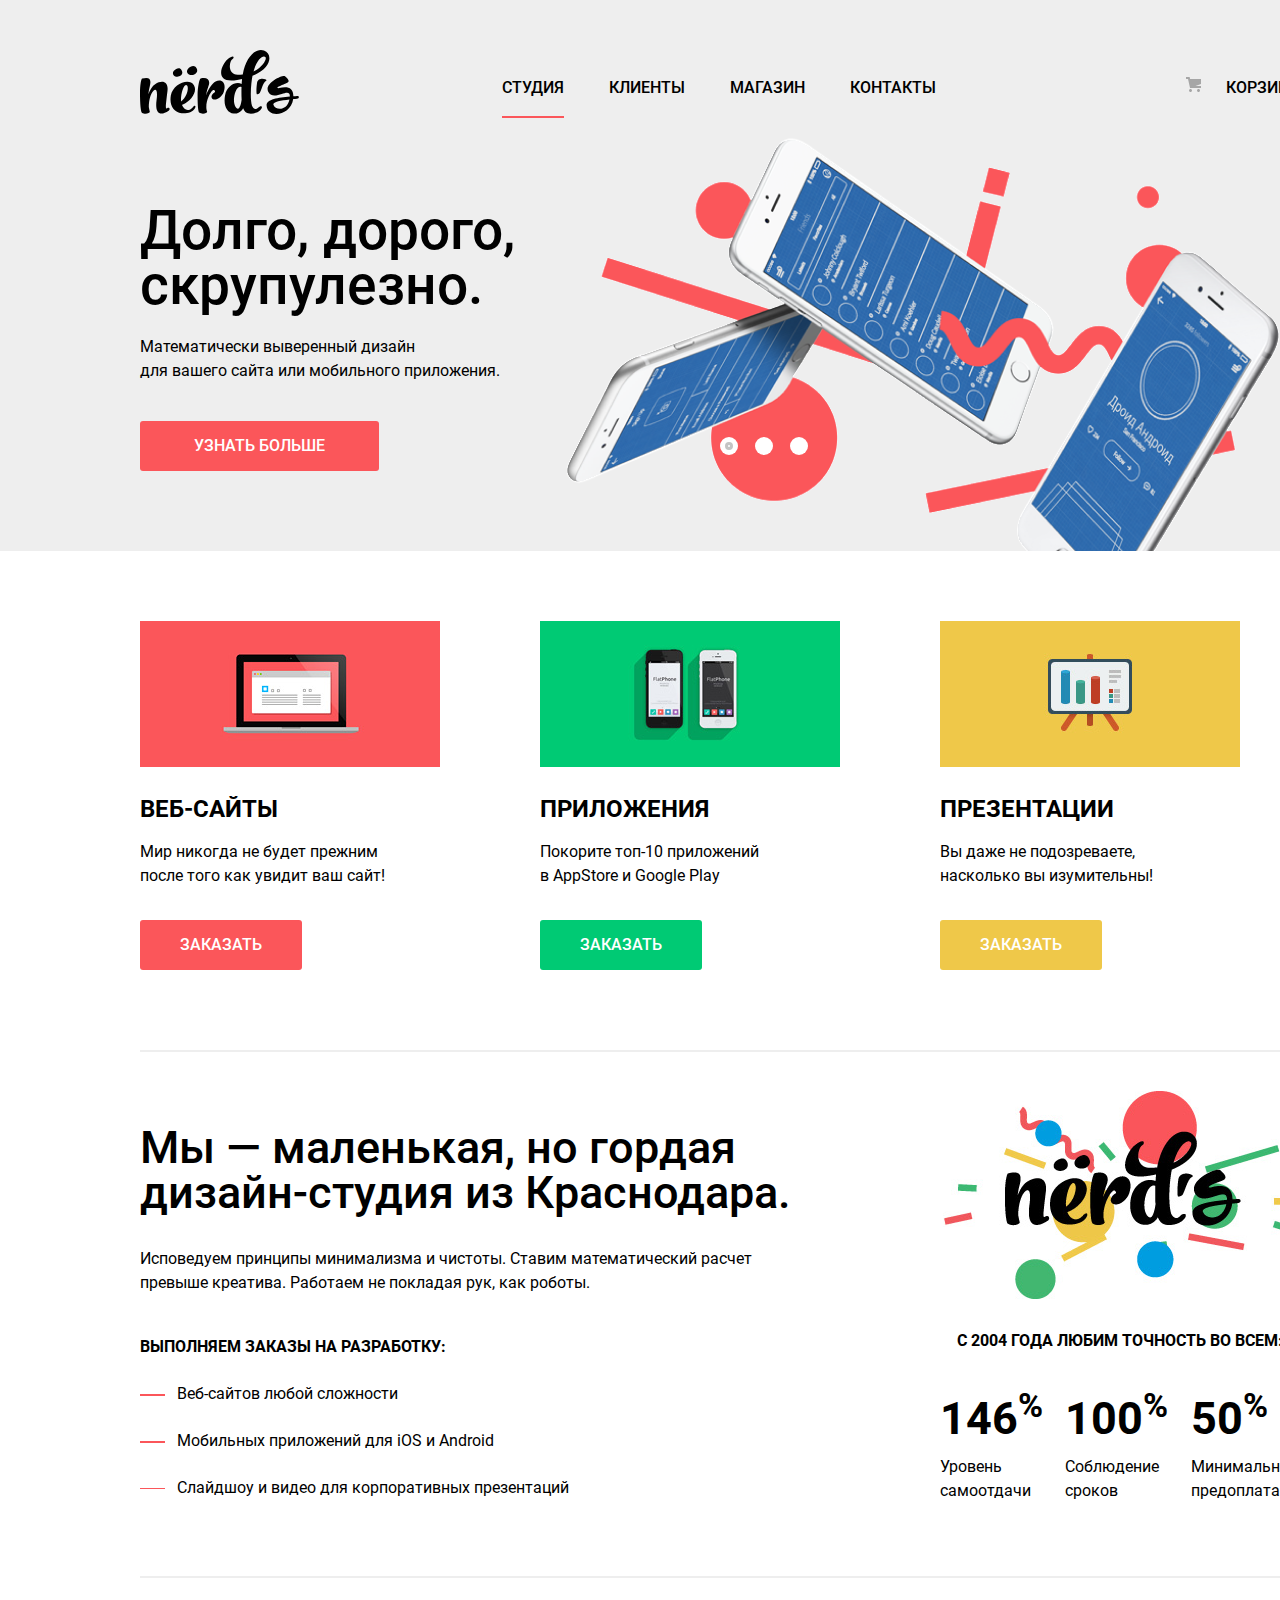
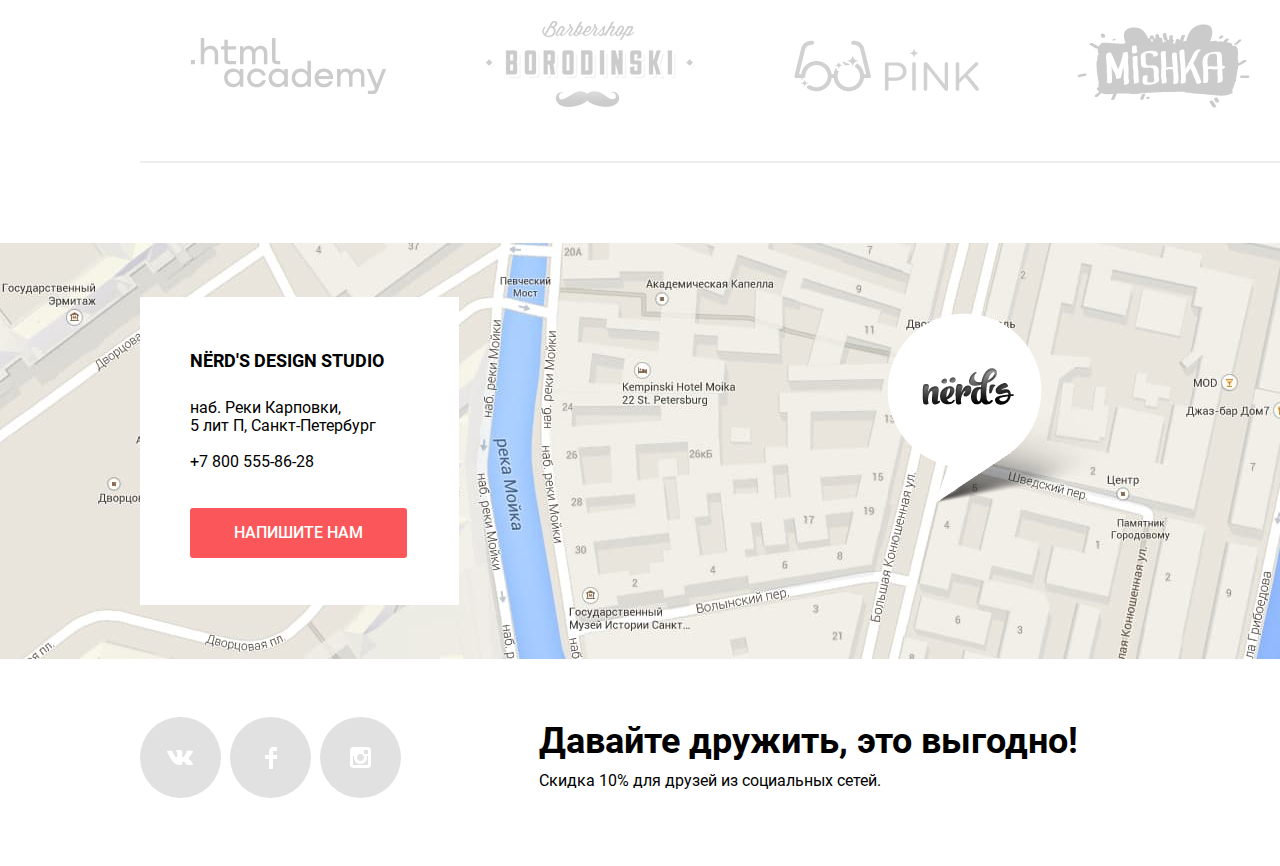
==== commit 5e3c2cfd: "create: content" ====
--- a/index.html
+++ b/index.html
@@ -1,231 +1,194 @@
 <!DOCTYPE html>
 <html class="page" lang="ru">
-  <head>
-    <meta charset="utf-8" />
-    <title>HTML Academy: Нёрдс</title>
-    <link rel="stylesheet" href="css/normalize.css" />
-    <link rel="stylesheet" href="css/style.css" />
-    <link rel="icon" href="favicon.ico" />
-    <link rel="icon" href="img/favicons/icon.svg" type="image/svg+xml" />
-    <link rel="apple-touch-icon" href="img/favicons/180.png" />
-    <link rel="manifest" href="manifest.webmanifest" />
-  </head>
-
-  <body class="page-body">
-    <header class="main-header main-bg">
-      <nav class="main-navigation">
-        <div class="container">
-          <div class="main-navigation-bar">
-            <a href="index.html" class="main-header-logo"
-              ><img
-                src="img/nerds-logo.svg"
-                width="159"
-                height="65"
-                alt="Логотип Nёrd's"
-            /></a>
-            <ul class="site-navigation clear-list">
-              <li><a class="study" href="index.html">Студия</a></li>
-              <li><a href="blank.html">Клиенты</a></li>
-              <li><a href="catalog.html">Магазин</a></li>
-              <li><a href="blank.html">Контакты</a></li>
-            </ul>
-            <a class="cart-link" href="blank.html">Корзина</a>
-          </div>
-        </div>
-      </nav>
-    </header>
-
-    <main>
-      <div class="slider-list main-bg">
-        <section class="container">
-          <h1 class="visually-hidden">Интернет-магазин Nёrd's</h1>
-          <div class="slider-grid">
-            <div class="slider-item slider-item-smartfones">
+
+<head>
+  <meta charset="utf-8" />
+  <title>HTML Academy: Нёрдс</title>
+  <link rel="stylesheet" href="css/normalize.css" />
+  <link rel="stylesheet" href="css/style.css" />
+  <link rel="icon" href="favicon.ico" />
+  <link rel="icon" href="img/favicons/icon.svg" type="image/svg+xml" />
+  <link rel="apple-touch-icon" href="img/favicons/180.png" />
+  <link rel="manifest" href="manifest.webmanifest" />
+</head>
+
+<body class="page-body">
+  <header class="main-header main-bg">
+    <nav class="main-navigation">
+      <div class="container">
+        <div class="main-navigation-bar">
+          <a href="index.html" class="main-header-logo"><img src="img/nerds-logo.svg" width="159" height="65" alt="Логотип Nёrd's" /></a>
+          <ul class="site-navigation clear-list">
+            <li><a class="study" href="index.html">Студия</a></li>
+            <li><a href="blank.html">Клиенты</a></li>
+            <li><a href="catalog.html">Магазин</a></li>
+            <li><a href="blank.html">Контакты</a></li>
+          </ul>
+          <a class="cart-link" href="blank.html">Корзина</a>
+        </div>
+      </div>
+    </nav>
+  </header>
+
+  <main class="main-content">
+    <div class="slider-list main-bg">
+      <section class="container">
+        <h1 class="visually-hidden">Интернет-магазин Nёrd's</h1>
+        <div class="slider-grid">
+          <div class="slider-item slider-item-smartfones">
+            <p>
+              Долго, дорого,<br /> скрупулезно.
+            </p>
+            <p>
+              Математически выверенный дизайн<br /> для вашего сайта или мобильного приложения.
+            </p>
+            <a class="slider-button btn" href="#">Узнать больше</a>
+          </div>
+          <div class="visually-hidden">
+            <div class="slider-item slider-item-monitor">
               <p>
-                Долго, дорого,<br />
-                скрупулезно.
+                Любим математику<br /> как никто другой
               </p>
               <p>
-                Математически выверенный дизайн<br />
-                для вашего сайта или мобильного приложения.
+                Никакого креатива, только математические формулы<br /> для расчета идеальных пропорций
               </p>
               <a class="slider-button btn" href="#">Узнать больше</a>
             </div>
-            <div class="slider-item slider-item-monitor">
+          </div>
+          <div class="visually-hidden">
+            <div class="slider-item slider-item-tablet">
               <p>
-                Любим математику<br />
-                как никто другой
+                Только ночь,<br /> только хардкор
               </p>
               <p>
-                Никакого креатива, только математические формулы<br />
-                для расчета идеальных пропорций
+                Работать днем, как все? Мы против этого. <br /> Ближе к полуночи работа только начинается.
               </p>
               <a class="slider-button btn" href="#">Узнать больше</a>
             </div>
-            <div class="slider-item slider-item-tablet">
-              <p>
-                Только ночь,<br />
-                только хардкор
-              </p>
-              <p>
-                Работать днем, как все? Мы против этого. <br />
-                Ближе к полуночи работа только начинается.
-              </p>
-              <a class="slider-button btn" href="#">Узнать больше</a>
-            </div>
-          </div>
+          </div>
+          <div class="slider-controls">
+            <button type="button" class="current" aria-label="Первый слайд"></button>
+            <button type="button" aria-label="Второй слайд"></button>
+            <button type="button" aria-label="Третий слайд"></button>
+          </div>
+        </div>
+      </section>
+    </div>
+
+    <section class="advantages">
+      <div class="container">
+        <h2 class="visually-hidden">Преимущества компании</h2>
+        <ul class="advantages-list clear-list">
+          <li class="advantages-item">
+            <img src="img/1.png" width="300" height="146" alt="Ноутбук" />
+            <h3>Веб-сайты</h3>
+            <p>
+              Мир никогда не будет прежним<br /> после того как увидит ваш сайт!
+            </p>
+            <a class="btn btn-red" href="#">Заказать</a>
+          </li>
+          <li class="advantages-item">
+            <img src="img/2.png" width="300" height="146" alt="Смартфон" />
+            <h3>Приложения</h3>
+            <p>
+              Покорите топ-10 приложений<br /> в AppStore и Google Play
+            </p>
+            <a class="btn btn-green" href="#">Заказать</a>
+          </li>
+          <li class="advantages-item">
+            <img src="img/3.png" width="300" height="146" alt="Флипчарт" />
+            <h3>Презентации</h3>
+            <p>
+              Вы даже не подозреваете,<br /> насколько вы изумительны!
+            </p>
+            <a class="btn btn-yellow" href="#">Заказать</a>
+          </li>
+        </ul>
+      </div>
+    </section>
+
+    <div class="container line-gray">
+      <div class="services-grid">
+        <section class="services">
+          <h2 class="visually-hidden">Миссия и услуги компании</h2>
+          <p class="slogan">
+            Мы — маленькая, но гордая<br /> дизайн-студия из Краснодара.
+          </p>
+          <p class="services-description">
+            Исповедуем принципы минимализма и чистоты. Ставим математический расчет
+            <br /> превыше креатива. Работаем не покладая рук, как роботы.
+          </p>
+          <p class="text-uppercase services-orders">
+            Выполняем заказы на разработку:
+          </p>
+          <ul class="services-list clear-list">
+            <li class="services-item">Веб-сайтов любой сложности</li>
+            <li class="services-item">
+              Мобильных приложений для iOS и Android
+            </li>
+            <li class="services-item">
+              Слайдшоу и видео для корпоративных презентаций
+            </li>
+          </ul>
+        </section>
+
+        <section class="statistics">
+          <img src="img/nerds-pic.png" width="360" height="208" alt="Иллюстрация Nёrd's" />
+          <table class="statistics-content">
+            <caption>
+              с 2004 года Любим точность во всем:
+            </caption>
+            <tr>
+              <th>146<sup>%</sup></th>
+              <th>100<sup>%</sup></th>
+              <th>50<sup>%</sup></th>
+            </tr>
+            <tr>
+              <td>Уровень самоотдачи</td>
+              <td>Соблюдение сроков</td>
+              <td>Минимальная предоплата</td>
+            </tr>
+          </table>
         </section>
       </div>
-
-      <section class="advantages">
-        <div class="container">
-          <h2 class="visually-hidden">Преимущества компании</h2>
-          <ul class="advantages-list clear-list">
-            <li class="advantages-item">
-              <img src="img/1.png" width="300" height="146" alt="Ноутбук" />
-              <h3>Веб-сайты</h3>
-              <p>
-                Мир никогда не будет прежним<br />
-                после того как увидит ваш сайт!
-              </p>
-              <a class="btn" href="#">Заказать</a>
-            </li>
-            <li class="advantages-item">
-              <img src="img/2.png" width="300" height="146" alt="Смартфон" />
-              <h3>Приложения</h3>
-              <p>
-                Покорите топ-10 приложений<br />
-                в AppStore и Google Play
-              </p>
-              <a class="btn btn-green" href="#">Заказать</a>
-            </li>
-            <li class="advantages-item">
-              <img src="img/3.png" width="300" height="146" alt="Флипчарт" />
-              <h3>Презентации</h3>
-              <p>
-                Вы даже не подозреваете,<br />
-                насколько вы изумительны!
-              </p>
-              <a class="btn btn-yellow" href="#">Заказать</a>
-            </li>
-          </ul>
-        </div>
-      </section>
-
-      <div class="container line-gray">
-        <div class="services-grid">
-          <section class="services">
-            <h2 class="visually-hidden">Миссия и услуги компании</h2>
-            <p class="slogan">
-              Мы — маленькая, но гордая<br />
-              дизайн-студия из Краснодара.
-            </p>
-            <p class="services-description">
-              Исповедуем принципы минимализма и чистоты. Ставим математический
-              расчет
-              <br />
-              превыше креатива. Работаем не покладая рук, как роботы.
-            </p>
-            <p class="text-uppercase services-orders">
-              Выполняем заказы на разработку:
-            </p>
-            <ul class="services-list clear-list">
-              <li class="services-item">Веб-сайтов любой сложности</li>
-              <li class="services-item">
-                Мобильных приложений для iOS и Android
-              </li>
-              <li class="services-item">
-                Слайдшоу и видео для корпоративных презентаций
-              </li>
-            </ul>
-          </section>
-
-          <section class="statistics">
-            <img
-              src="img/nerds-pic.png"
-              width="360"
-              height="208"
-              alt="Иллюстрация Nёrd's"
-            />
-            <table class="statistics-content">
-              <caption>
-                с 2004 года Любим точность во всем:
-              </caption>
-              <tr>
-                <th>146<sup>%</sup></th>
-                <th>100<sup>%</sup></th>
-                <th>50<sup>%</sup></th>
-              </tr>
-              <tr>
-                <td>Уровень самоотдачи</td>
-                <td>Соблюдение сроков</td>
-                <td>Минимальная предоплата</td>
-              </tr>
-            </table>
-          </section>
-        </div>
+    </div>
+
+    <section class="partners">
+      <div class="container">
+        <h2 class="visually-hidden">Наши партнеры</h2>
+        <ul class="partners-list clear-list">
+          <li class="partners-item">
+            <a href="https://htmlacademy.ru/intensive/htmlcss"><img src="img/logo_htmlacademy.svg" width="199" height="57" alt="Логотип html academy" /></a>
+          </li>
+          <li class="partners-item">
+            <a href="#"><img src="img/logo-borodinsky.svg" width="209" height="90" alt="Логотип барбершопа Borodinski" /></a>
+          </li>
+          <li class="partners-item">
+            <a href="#"><img src="img/logo-pink.svg" width="185" height="52" alt="Логотип Pink" /></a>
+          </li>
+          <li class="partners-item">
+            <a href="#"><img src="img/logo-mishka.svg" width="173" height="84" alt="Логотип магазина игрушек Mishka" /></a>
+          </li>
+        </ul>
       </div>
-
-      <section class="partners">
-        <div class="container">
-          <h2 class="visually-hidden">Наши партнеры</h2>
-          <ul class="partners-list clear-list">
-            <li class="partners-item">
-              <a href="https://htmlacademy.ru/intensive/htmlcss"
-                ><img
-                  src="img/logo_htmlacademy.svg"
-                  width="199"
-                  height="57"
-                  alt="Логотип html academy"
-              /></a>
-            </li>
-            <li class="partners-item">
-              <a href="#"
-                ><img
-                  src="img/logo-borodinsky.svg"
-                  width="209"
-                  height="90"
-                  alt="Логотип барбершопа Borodinski"
-              /></a>
-            </li>
-            <li class="partners-item">
-              <a href="#"
-                ><img
-                  src="img/logo-pink.svg"
-                  width="185"
-                  height="52"
-                  alt="Логотип Pink"
-              /></a>
-            </li>
-            <li class="partners-item">
-              <a href="#"
-                ><img
-                  src="img/logo-mishka.svg"
-                  width="173"
-                  height="84"
-                  alt="Логотип магазина игрушек Mishka"
-              /></a>
-            </li>
-          </ul>
-        </div>
-      </section>
-
-      <section class="contacts">
-        <div class="contacts-columns container">
-          <div class="contacts-list">
-            <h2>nёrd's design studio</h2>
-            <div class="contacts-address">
-              <p>
-                наб. Реки Карповки,<br />
-                5 лит П, Санкт-Петербург
-              </p>
-              <p>
-                <a class="contacts-tel" href="tel:+78005558628"
-                  >+7 800 555-86-28</a
+    </section>
+
+    <section class="contacts">
+      <div class="contacts-columns container">
+        <div class="contacts-list">
+          <h2>nёrd's design studio</h2>
+          <div class="contacts-address">
+            <p>
+              наб. Реки Карповки,<br /> 5 лит П, Санкт-Петербург
+            </p>
+            <p>
+              <a class="contacts-tel" href="tel:+78005558628">+7 800 555-86-28</a
                 >
               </p>
             </div>
-            <a class="contacts-button btn" href="#">Напишите нам</a>
+            <button type="button" class="contacts-button btn">
+              Напишите нам
+            </button>
           </div>
           <div class="map-marker">
             <img
@@ -236,7 +199,54 @@
             />
           </div>
         </div>
-        <div class="contacts-map"><img src="img/map.jpg" alt="Карта" /></div>
+        <div class="contacts-map">
+          <img src="img/map.jpg" alt="Карта" />
+        </div>
+        <div class="modal">
+          <form
+            class="modal-filter"
+            action="https://echo.htmlacademy.ru"
+            method="post"
+          >
+            <fieldset>
+              <legend>Напишите нам</legend>
+              <ul class="modal-grid clear-list">
+                <li>
+                  <label for="name">Ваше имя:</label>
+                  <input
+                    type="text"
+                    name="name"
+                    id="name"
+                    placeholder="Имя Фамилия"
+                  />
+                </li>
+                <li>
+                  <label for="email">Ваш email:</label>
+                  <input
+                    type="email"
+                    name="email"
+                    id="email"
+                    placeholder="email@example.com "
+                  />
+                </li>
+                <li>
+                  <label for="text-letter">Текст письма:</label>
+                  <textarea
+                    name="text-letter"
+                    id="text-letter"
+                    cols="15"
+                    rows="4"
+                    placeholder="В свободной форме"
+                  ></textarea>
+                </li>
+              </ul>
+            </fieldset>
+            <button class="btn modal-btn" type="submit">Отправить</button>
+            <button class="close" type="button">
+              <img src="img/closed-button.svg" alt="Крестик закрытия окна" />
+            </button>
+          </form>
+        </div>
       </section>
     </main>
 
@@ -259,10 +269,9 @@
                   />
                 </svg>
               </a>
-            </li>
-            <li>
-              <a class="social-button fb" href="#"
-                ><svg
+              </li>
+              <li>
+                <a class="social-button fb" href="#"><svg
                   width="12"
                   height="22"
                   viewBox="0 0 12 22"
@@ -274,10 +283,9 @@
                     fill="white"
                   /></svg
               ></a>
-            </li>
-            <li>
-              <a class="social-button insta" href="#"
-                ><svg
+              </li>
+              <li>
+                <a class="social-button insta" href="#"><svg
                   width="21"
                   height="21"
                   viewBox="0 0 21 21"
@@ -292,14 +300,15 @@
                   />
                 </svg>
               </a>
-            </li>
-          </ul>
-        </section>
-        <section class="cta">
-          <p class="cta-text">Давайте дружить, это выгодно!</p>
-          <p>Скидка 10% для друзей из социальных сетей.</p>
-        </section>
-      </div>
+              </li>
+              </ul>
+    </section>
+    <section class="cta">
+      <p class="cta-text">Давайте дружить, это выгодно!</p>
+      <p>Скидка 10% для друзей из социальных сетей.</p>
+    </section>
+    </div>
     </footer>
-  </body>
+</body>
+
 </html>
--- a/css/style.css
+++ b/css/style.css
@@ -44,6 +44,15 @@
   --products-text: #666666;
   --products-description-gray: #4d4d4d;
   --social-gray: #e1e1e1;
+  --form-checkbox: #e3e3e3;
+  --range-gray: #d7dcdf;
+  --range-green: #00ca74;
+  --toggle-gray: #ababab;
+  --toggle-shadow: #cfcfcf;
+  --price-controls-color: #283136;
+  --slider-button: #c4c4c4;
+  --modal-input: #d7dcde;
+  --modal-input-hover: #b4b9bb;
 }
 
 .page-body {
@@ -71,7 +80,8 @@
 }
 
 .slider-list {
-  margin-bottom: 80px;
+  margin-bottom: 70px;
+  position: relative;
 }
 
 a {
@@ -126,7 +136,7 @@
   display: flex;
   flex-wrap: wrap;
   width: 437px;
-  margin-left: auto;
+  margin-left: 202px;
   margin-right: auto;
 }
 
@@ -154,12 +164,44 @@
   position: relative;
 }
 
+.slider-controls {
+  position: absolute;
+  bottom: 96px;
+  left: 720px;
+  display: flex;
+  width: 88px;
+  justify-content: space-between;
+}
+
+.slider-controls button {
+  position: relative;
+  padding: 0;
+  width: 18px;
+  height: 18px;
+  background-color: var(--basic-white);
+  border: none;
+  border-radius: 50%;
+  cursor: pointer;
+}
+
+.slider-controls .current::before {
+  content: "";
+  position: absolute;
+  left: 5px;
+  top: 5px;
+  width: 2px;
+  height: 2px;
+  background-color: transparent;
+  border: 3px solid var(--slider-button);
+  border-radius: 50%;
+}
+
 .slider-item-smartfones::after {
   content: "";
   position: absolute;
   width: 760px;
   height: 431px;
-  left: 420px;
+  right: 0;
   bottom: 0;
   background: url("../img/slide1.png") no-repeat 0 0;
 }
@@ -186,7 +228,7 @@
 
 .slider-item p {
   margin-top: 0;
-  margin-bottom: 25px;
+  margin-bottom: 22px;
 }
 
 .slider-item p:nth-child(2) {
@@ -196,6 +238,7 @@
 .slider-button {
   display: inline-block;
   margin-bottom: 80px;
+  line-height: 18px;
 }
 
 .container {
@@ -213,6 +256,7 @@
 .main-navigation a {
   color: var(--basic-black);
   font-weight: 500;
+  line-height: 30px;
 }
 
 .main-navigation a:hover {
@@ -252,14 +296,10 @@
 }
 
 .slider-button {
-  width: 240px;
-  height: 50px;
   font-weight: 500;
   text-transform: uppercase;
-  line-height: 20px;
-  display: inline-block;
-  box-sizing: border-box;
-  text-align: center;
+  padding-left: 54px;
+  padding-right: 54px;
 }
 
 .advantages-list {
@@ -287,11 +327,30 @@
 .services-grid {
   display: grid;
   grid-template-columns: 2fr 1fr;
-  margin-bottom: 73px;
+  margin-bottom: 70px;
 }
 
 .services-list li:not(:last-child) {
   margin-bottom: 23px;
+}
+
+.services-list li {
+  position: relative;
+  padding-left: 37px;
+}
+
+.services-list li::before {
+  content: "";
+  position: absolute;
+  top: 12px;
+  left: 0;
+  width: 25px;
+  height: 2px;
+  background-color: var(--basic-red);
+}
+
+.services-list li:last-child::before {
+  height: 1px;
 }
 
 .line-gray {
@@ -315,7 +374,8 @@
 }
 
 .statistics-content {
-  margin-top: 32px;
+  margin-top: 23px;
+  margin-left: 25px;
 }
 
 .statistics-content th {
@@ -327,6 +387,10 @@
   margin-bottom: 31px;
 }
 
+.statistics img {
+  margin-left: 30px;
+}
+
 .advantages-item h3 {
   margin: 0;
   margin-bottom: 16px;
@@ -338,7 +402,7 @@
 
 .advantages-item img {
   margin: 0;
-  margin-bottom: 25px;
+  margin-bottom: 20px;
 }
 
 .advantages-item .btn {
@@ -348,8 +412,13 @@
   font-size: 16px;
 }
 
+.btn-red {
+  line-height: 18px;
+}
+
 .btn-green {
   background-color: var(--btn-green);
+  line-height: 18px;
 }
 
 .btn-green:hover {
@@ -362,6 +431,7 @@
 
 .btn-yellow {
   background-color: var(--btn-yellow);
+  line-height: 18px;
 }
 
 .btn-yellow:hover {
@@ -378,6 +448,7 @@
   margin: 0;
   margin-top: 73px;
   margin-bottom: 32px;
+  font-weight: 500;
 }
 
 .services-description {
@@ -421,8 +492,8 @@
   justify-content: space-around;
   border-top: 2px solid var(--background-gray);
   border-bottom: 2px solid var(--background-gray);
-  padding-top: 45px;
-  padding-bottom: 45px;
+  padding-top: 43px;
+  padding-bottom: 43px;
 }
 
 .partners {
@@ -476,7 +547,7 @@
 
 .form-grid label:not(:last-child),
 .form-features label:not(:last-child) {
-  margin-bottom: 15px;
+  margin-bottom: 23px;
 }
 
 .form-grid label,
@@ -488,31 +559,92 @@
   text-transform: uppercase;
 }
 
-.form-price input[type="range"] {
-  width: 205px;
-}
-
-.price-grid {
+.filter-item {
+  margin: 0;
+  padding: 0;
+  border: none;
+}
+
+.range-filter {
   width: 260px;
-  display: grid;
-  grid-template-columns: 1fr 1fr;
-  grid-template-rows: 80px auto;
-  row-gap: 14px;
-}
-
-.price-grid label:last-child {
-  margin-left: auto;
-}
-
-.price-range {
-  grid-column: 1 / -1;
-}
-
-.price-range {
+  margin-top: 35px;
+}
+
+.filter-item legend {
+  font-size: 18px;
+  line-height: 24px;
+  text-transform: uppercase;
+  font-weight: 700;
+}
+
+.range-controls {
+  position: relative;
+  height: 41px;
+  margin-bottom: 15px;
+  padding-top: 39px;
+  padding-right: 20px;
+  padding-left: 20px;
   background-color: var(--background-gray);
   border-radius: 3px;
 }
 
+.range-controls .scale {
+  height: 2px;
+  background: var(--range-gray);
+}
+
+.range-controls .bar {
+  width: 70%;
+  height: 2px;
+  background: var(--range-green);
+}
+
+.range-controls .toggle {
+  position: absolute;
+  top: 31px;
+  left: 0;
+  width: 4px;
+  height: 4px;
+  padding: 0;
+  border: 8px solid var(--basic-white);
+  background-color: var(--toggle-gray);
+  border-radius: 50%;
+  box-shadow: 0 2px 1px 0 var(--toggle-shadow);
+  cursor: pointer;
+}
+
+.range-controls .toggle-min {
+  left: 18px;
+}
+
+.range-controls .toggle-max {
+  left: 160px;
+}
+
+.price-controls {
+  display: flex;
+  justify-content: space-between;
+}
+
+.price-controls label {
+  text-transform: uppercase;
+  font-family: "Roboto", "Arial", sans-serif;
+  font-size: 16px;
+}
+
+.price-controls input {
+  width: 60px;
+  padding: 10px;
+  margin-left: 10px;
+  text-align: center;
+  color: var(--price-controls-color);
+  border: none;
+  border-radius: 3px;
+  background: var(--background-gray);
+  font-family: inherit;
+  font-size: inherit;
+}
+
 .form-filter fieldset {
   margin: 0;
   padding: 0;
@@ -530,6 +662,84 @@
 .form-filter legend {
   margin: 0;
   margin-bottom: 16px;
+}
+
+.form-features label {
+  position: relative;
+  cursor: pointer;
+  padding-left: 42px;
+}
+
+.filter-input-checkbox+label::before {
+  content: "";
+  position: absolute;
+  left: 0;
+  top: 0;
+  width: 23px;
+  height: 23px;
+  background: url("../img/checkbox-off.svg") no-repeat 0 0;
+  opacity: 0.7;
+}
+
+.filter-input-checkbox:checked+label::after {
+  content: "";
+  position: absolute;
+  left: 0;
+  top: 0;
+  width: 25px;
+  height: 23px;
+  background: url("../img/checkbox-on.svg");
+  opacity: 0.7;
+}
+
+.filter-input-checkbox:checked+label::before {
+  display: none;
+}
+
+.filter-input-checkbox:hover+label::before {
+  opacity: 1;
+}
+
+.filter-input-checkbox:checked:hover+label::after {
+  opacity: 1;
+}
+
+.form-grid label {
+  position: relative;
+  cursor: pointer;
+  padding-left: 42px;
+}
+
+.filter-input-radio+label::before {
+  content: "";
+  position: absolute;
+  left: 0;
+  top: 0;
+  width: 17px;
+  height: 17px;
+  border: 4px solid var(--products-description-gray);
+  border-radius: 50%;
+  opacity: 0.4;
+}
+
+.filter-input-radio:checked+label::after {
+  content: "";
+  position: absolute;
+  left: 8px;
+  top: 8px;
+  width: 9px;
+  height: 9px;
+  background-color: var(--products-description-gray);
+  border-radius: 50%;
+  opacity: 0.4;
+}
+
+.filter-input-radio:hover+label::before {
+  opacity: 1;
+}
+
+.filter-input-radio:checked:hover+label::after {
+  opacity: 1;
 }
 
 .tech-title {
@@ -581,13 +791,66 @@
 .sort-list-grid {
   display: grid;
   grid-template-columns: 1fr 1fr;
+  align-items: center;
   gap: 40px;
   margin-bottom: 48px;
+  margin-top: -3px;
 }
 
 .sort-list {
+  width: 272px;
   display: flex;
   align-items: center;
+  justify-content: space-between;
+  margin-right: 47px;
+}
+
+.arrows {
+  width: 40px;
+  display: flex;
+  justify-content: space-between;
+}
+
+.arrows button {
+  position: relative;
+}
+
+.arrow-down {
+  position: relative;
+  top: -2px;
+  width: 11px;
+  height: 10px;
+  background: url("../img/arrow-down.svg") no-repeat 0 0;
+  border: none;
+  background-color: transparent;
+  opacity: 0.2;
+}
+
+.arrow-up {
+  position: relative;
+  top: -2px;
+  width: 11px;
+  height: 10px;
+  background: url("../img/arrow-up.svg") no-repeat 0 0;
+  border: none;
+  background-color: transparent;
+  opacity: 0.2;
+}
+
+.arrow-down:hover,
+.arrow-down:focus,
+.arrow-up:hover,
+.arrow-up:focus {
+  opacity: 0.5;
+}
+
+.arrow-up:active,
+.arrow-down:active {
+  opacity: 1;
+}
+
+.products-navigation {
+  display: flex;
   justify-content: space-between;
 }
 
@@ -630,6 +893,7 @@
   border-top-right-radius: 3px;
   padding-top: 13px;
   padding-bottom: 13px;
+  opacity: 0.12;
 }
 
 .products-header-items li {
@@ -644,8 +908,8 @@
   margin-left: 16px;
 }
 
-.products-list-item:hover .products-header {
-  opacity: 0.12;
+.products-list-item:hover .products-header-items {
+  opacity: 1;
 }
 
 .products-list-item:hover .products-description {
@@ -672,31 +936,55 @@
 }
 
 .products-btn {
-  display: block;
-  width: 200px;
-  height: 50px;
   margin-left: auto;
   margin-right: auto;
-  padding: 0;
-  line-height: 50px;
+  padding-left: 72px;
+  padding-right: 72px;
+  display: block;
+  line-height: 18px;
+}
+
+.products-btn:active {
+  color: var(--basic-white);
+  background-color: var(--basic-red-active);
+  box-shadow: inset 0px 3px 0px var(--btn-gray-shadow);
+}
+
+.products-description a:first-child:hover,
+.products-description a:first-child:hover {
+  color: var(--basic-red);
+}
+
+.products-description a:first-child:active {
+  color: var(--basic-black);
+  opacity: 0.3;
 }
 
 .products-page {
   grid-column: 1 / -1;
+  width: 758px;
   display: flex;
+  flex-wrap: wrap;
   text-align: center;
-  margin-bottom: 55px;
+  margin-bottom: 45px;
+}
+
+.products-page li:not(:last-child) {
+  margin-right: 11px;
 }
 
 .products-page li {
-  margin-right: 11px;
+  margin-bottom: 10px;
 }
 
 .products-description {
+  box-sizing: border-box;
   background-color: var(--background-gray);
   width: 358px;
-  padding-top: 26px;
+  padding-top: 30px;
   padding-bottom: 44px;
+  padding-left: 80px;
+  padding-right: 80px;
   text-align: center;
   border-bottom-left-radius: 3px;
   border-bottom-right-radius: 3px;
@@ -723,6 +1011,8 @@
 .heading-catalog h1 {
   font-size: 55px;
   text-align: center;
+  line-height: 55px;
+  margin: 0;
 }
 
 .page-item {
@@ -762,7 +1052,6 @@
 }
 
 .contacts {
-  margin-bottom: 68px;
   position: relative;
 }
 
@@ -781,15 +1070,16 @@
   top: 54px;
 }
 
+.main-content {
+  margin-bottom: 68px;
+}
+
 .contacts-button {
-  box-sizing: border-box;
-  display: inline-block;
-  min-width: 219px;
   font-weight: 500;
   text-transform: uppercase;
-  text-align: center;
-  line-height: 20px;
-  padding: 16px 44px;
+  border: none;
+  padding-left: 44px;
+  padding-right: 44px;
 }
 
 .contacts-tel {
@@ -824,9 +1114,12 @@
   margin-bottom: 37px;
 }
 
-.contacts-map img {
+.contacts-map {
   height: 416px;
-  width: 100%;
+  width: 1440px;
+  display: block;
+  margin-right: auto;
+  margin-left: auto;
 }
 
 .map-marker img {
@@ -834,7 +1127,7 @@
   height: 190px;
   position: absolute;
   top: 70px;
-  left: 895px;
+  left: 887px;
 }
 
 .footer-columns {
@@ -844,6 +1137,7 @@
 
 .footer-social {
   margin-right: 139px;
+  margin-top: -10px;
 }
 
 .main-footer {
@@ -885,10 +1179,138 @@
 }
 
 .cta p:first-child {
+  margin-top: -10px;
+  margin-bottom: 10px;
+}
+
+.cta p:last-child {
+  margin: 0;
+}
+
+.modal {
+  position: fixed;
+  top: 80px;
+  bottom: auto;
+  left: 0;
+  right: 0;
+  margin: auto;
+  width: 960px;
+  background-color: var(--basic-white);
+  padding-top: 63px;
+  padding-bottom: 84px;
+  box-shadow: 0 20px 40px -10px var(--basic-black);
+  display: none;
+}
+
+.modal-filter fieldset {
+  margin: 0;
+  padding: 0;
+  border: none;
+}
+
+.modal-filter label {
+  font-size: 16px;
+  font-weight: 700;
+}
+
+.modal-filter legend {
+  font-size: 45px;
+  font-weight: 700;
   margin-top: 0;
-  margin-bottom: 10px;
-}
-
-.cta p:last-child {
-  margin: 0;
-}+  margin-bottom: 37px;
+  line-height: 53px;
+}
+
+.modal-filter input {
+  display: block;
+}
+
+.modal-grid {
+  display: flex;
+  justify-content: space-between;
+  flex-wrap: wrap;
+}
+
+.modal-filter {
+  width: 761px;
+  margin: 0 auto;
+  position: relative;
+}
+
+.modal-grid input {
+  width: 328px;
+  border: 2px solid var(--modal-input);
+  border-radius: 3px;
+  padding: 16px;
+  margin-top: 9px;
+}
+
+.modal-grid textarea {
+  flex-grow: 1;
+  border: 2px solid var(--modal-input);
+  border-radius: 3px;
+  padding: 16px;
+  width: 761px;
+  box-sizing: border-box;
+  margin-bottom: 47px;
+  margin-top: 9px;
+  resize: none;
+}
+
+.modal-grid input:hover {
+  border-color: var(--modal-input-hover);
+}
+
+.modal-grid input:focus {
+  border-color: var(--basic-black);
+}
+
+.modal-grid input:focus::placeholder {
+  color: var(--basic-black);
+}
+
+.modal-grid textarea:hover {
+  border-color: var(--modal-input-hover);
+}
+
+.modal-grid textarea:focus {
+  border-color: var(--basic-black);
+}
+
+.modal-grid textarea:focus::placeholder {
+  color: var(--basic-black);
+}
+
+.modal-grid li:not(:last-child) {
+  margin-bottom: 34px;
+}
+
+.modal-btn {
+  border: none;
+  color: var(--basic-white);
+  text-transform: uppercase;
+  padding-left: 83px;
+  padding-right: 83px;
+}
+
+.close {
+  border: none;
+  background-color: transparent;
+  position: absolute;
+  right: -20px;
+  top: 15px;
+  cursor: pointer;
+}
+
+.close img {
+  opacity: 0.7;
+}
+
+.close img:hover,
+.close img:focus {
+  opacity: 1;
+}
+
+.close img:active {
+  opacity: 0.1;
+}
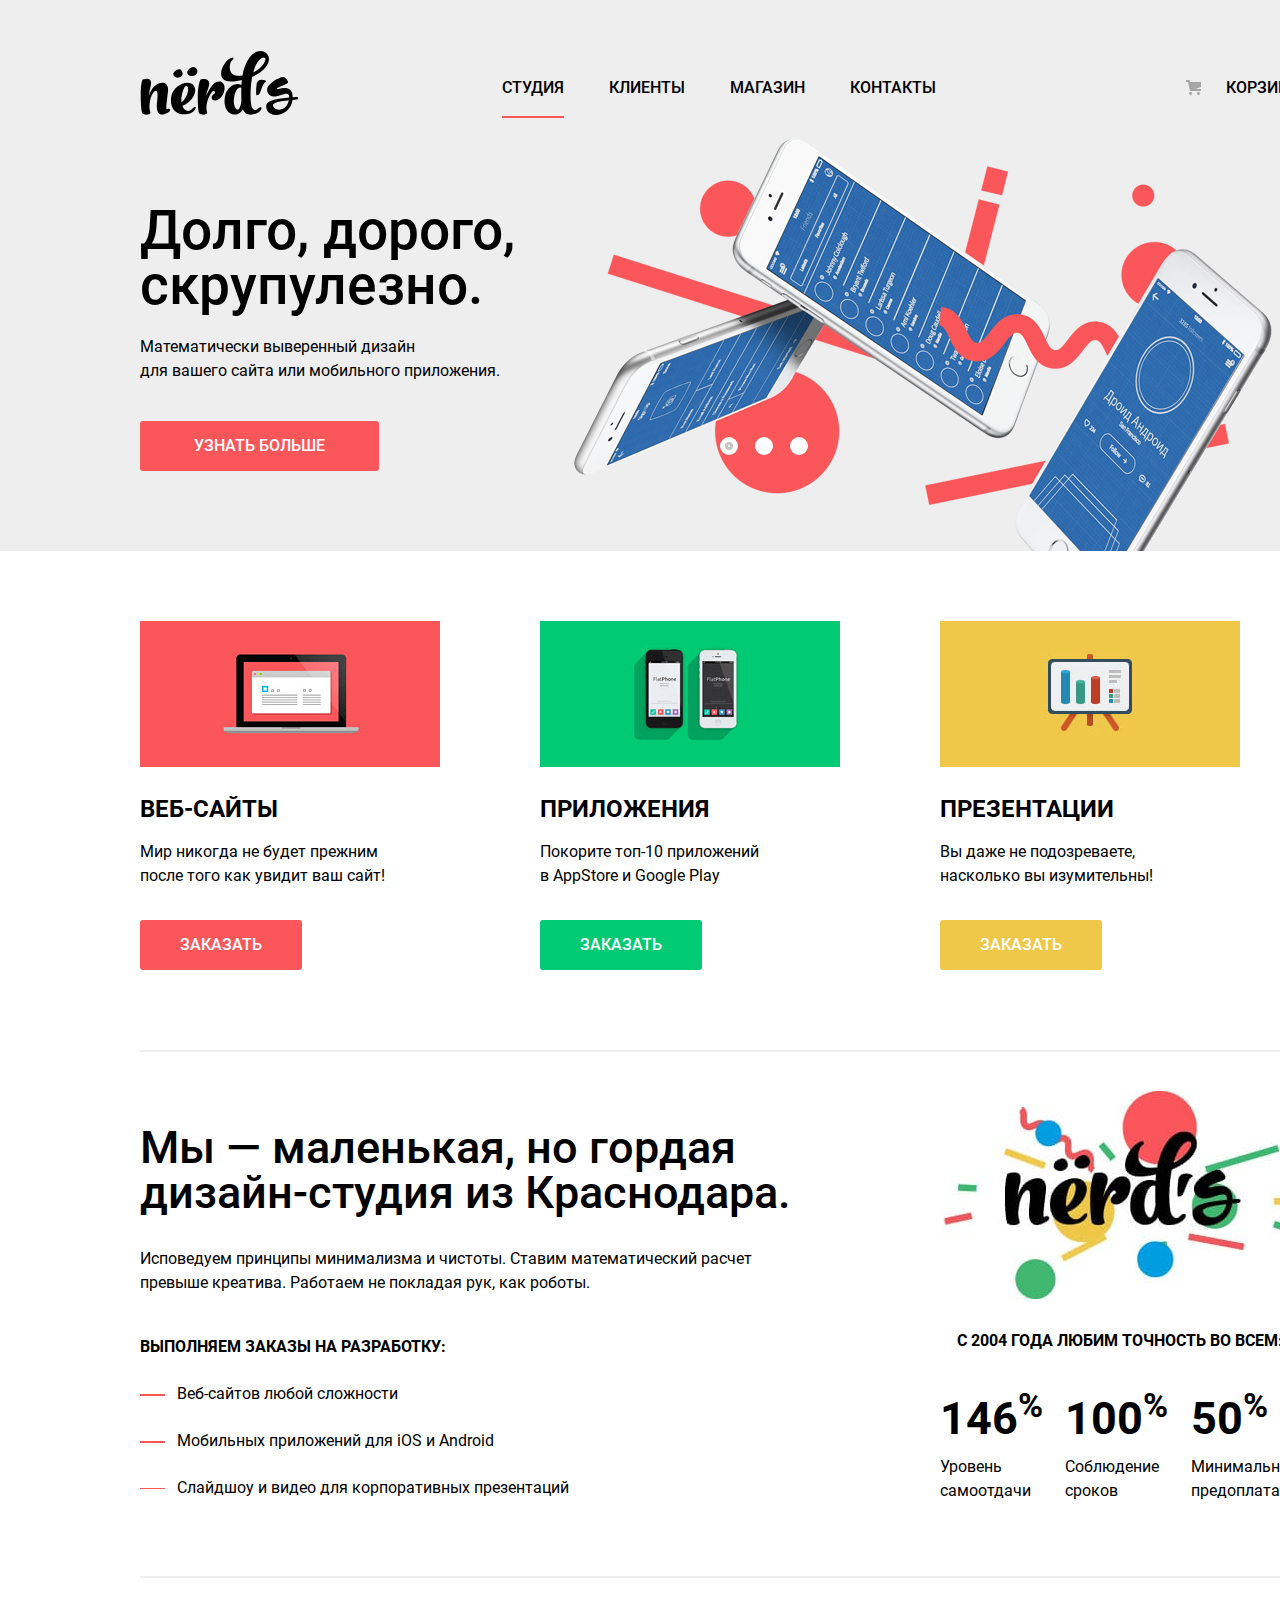
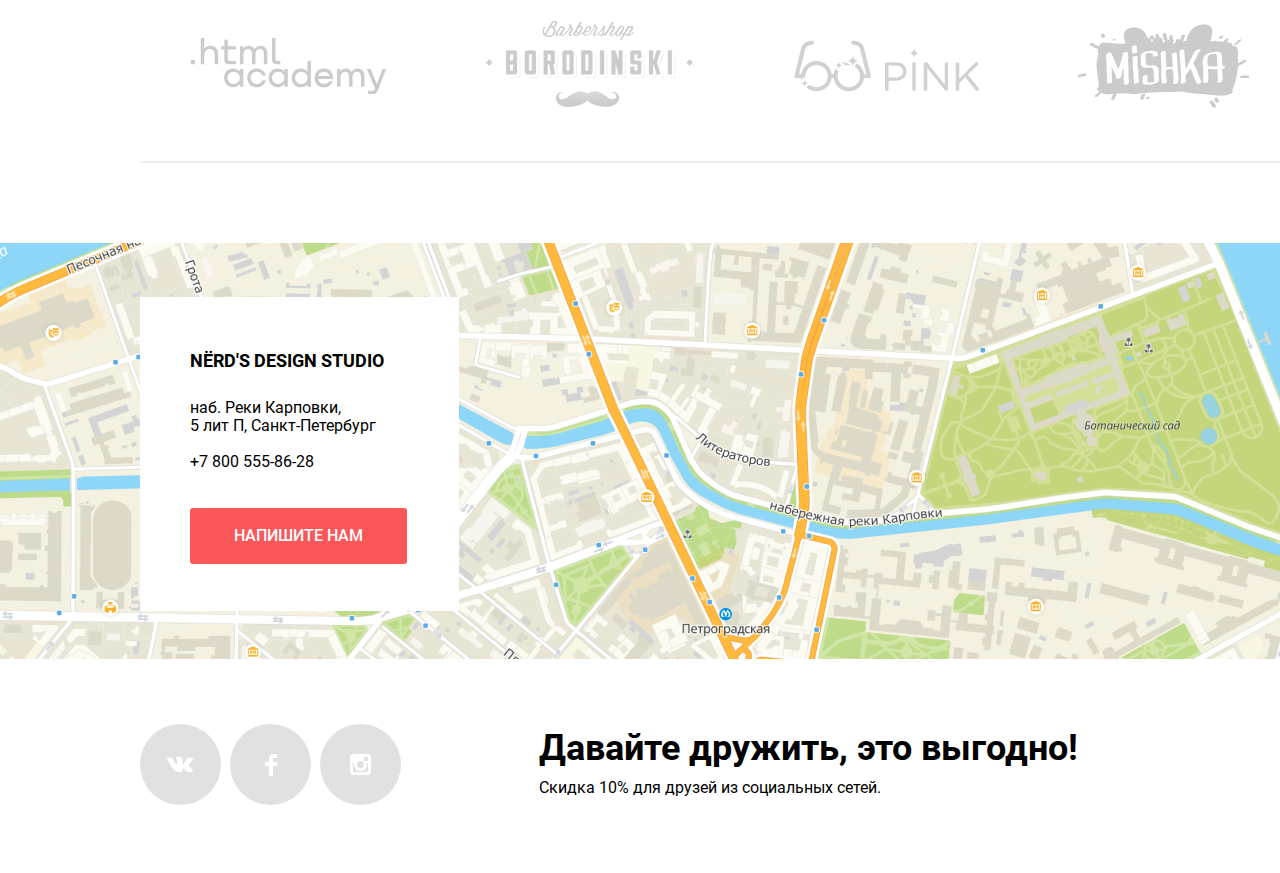
==== commit 1b7a37dc: "create: final" ====
--- a/index.html
+++ b/index.html
@@ -1,251 +1,175 @@
 <!DOCTYPE html>
 <html class="page" lang="ru">
-
-<head>
-  <meta charset="utf-8" />
-  <title>HTML Academy: Нёрдс</title>
-  <link rel="stylesheet" href="css/normalize.css" />
-  <link rel="stylesheet" href="css/style.css" />
-  <link rel="icon" href="favicon.ico" />
-  <link rel="icon" href="img/favicons/icon.svg" type="image/svg+xml" />
-  <link rel="apple-touch-icon" href="img/favicons/180.png" />
-  <link rel="manifest" href="manifest.webmanifest" />
-</head>
-
-<body class="page-body">
-  <header class="main-header main-bg">
-    <nav class="main-navigation">
-      <div class="container">
-        <div class="main-navigation-bar">
-          <a href="index.html" class="main-header-logo"><img src="img/nerds-logo.svg" width="159" height="65" alt="Логотип Nёrd's" /></a>
-          <ul class="site-navigation clear-list">
-            <li><a class="study" href="index.html">Студия</a></li>
-            <li><a href="blank.html">Клиенты</a></li>
-            <li><a href="catalog.html">Магазин</a></li>
-            <li><a href="blank.html">Контакты</a></li>
-          </ul>
-          <a class="cart-link" href="blank.html">Корзина</a>
-        </div>
-      </div>
-    </nav>
-  </header>
-
-  <main class="main-content">
-    <div class="slider-list main-bg">
-      <section class="container">
-        <h1 class="visually-hidden">Интернет-магазин Nёrd's</h1>
-        <div class="slider-grid">
-          <div class="slider-item slider-item-smartfones">
-            <p>
-              Долго, дорого,<br /> скрупулезно.
-            </p>
-            <p>
-              Математически выверенный дизайн<br /> для вашего сайта или мобильного приложения.
-            </p>
-            <a class="slider-button btn" href="#">Узнать больше</a>
+  <head>
+    <meta charset="utf-8">
+    <title>HTML Academy: Нёрдс</title>
+    <link rel="stylesheet" href="css/normalize.css">
+    <link rel="stylesheet" href="css/style.css">
+    <link rel="icon" href="favicon.ico">
+    <link rel="icon" href="img/favicons/icon.svg" type="image/svg+xml">
+    <link rel="apple-touch-icon" href="img/favicons/180.png">
+    <link rel="manifest" href="manifest.webmanifest">
+  </head>
+
+  <body class="page-body">
+
+    <header class="main-header main-bg">
+      <nav class="main-navigation">
+        <div class="container">
+          <div class="main-navigation-bar">
+            <a href="index.html" class="main-header-logo"><img src="img/nerds-logo.svg" width="159" height="65" alt="Логотип Nёrd's"></a>
+            <ul class="site-navigation clear-list">
+              <li><a class="study" href="index.html">Студия</a></li>
+              <li><a href="blank.html">Клиенты</a></li>
+              <li><a href="catalog.html">Магазин</a></li>
+              <li><a href="blank.html">Контакты</a></li>
+            </ul>
+            <a class="cart-link" href="blank.html">Корзина</a>
           </div>
-          <div class="visually-hidden">
-            <div class="slider-item slider-item-monitor">
-              <p>
-                Любим математику<br /> как никто другой
-              </p>
-              <p>
-                Никакого креатива, только математические формулы<br /> для расчета идеальных пропорций
-              </p>
-              <a class="slider-button btn" href="#">Узнать больше</a>
+        </div>
+      </nav>
+    </header>
+
+    <main class="main-content">
+      <div class="slider-list main-bg">
+        <section class="container">
+          <h1 class="visually-hidden">Интернет-магазин Nёrd's</h1>
+          <div class="slider-grid">
+            <div class="slide-smartphone">
+              <div class="slider-item slider-item-smartfones">
+                <p>Долго, дорого,<br>
+                  скрупулезно.</p>
+                <p>Математически выверенный дизайн<br>
+                  для вашего сайта или мобильного приложения.</p>
+                <a class="slider-button btn" href="#">Узнать больше</a>
+              </div>
+            </div>
+            <div class="slide-monitor visually-hidden">
+              <div class="slider-item slider-item-monitor">
+                <p>Любим математику<br>
+                как никто другой</p>
+                <p>Никакого креатива, только математические формулы<br>
+                для расчета идеальных пропорций</p>
+                <a class="slider-button btn" href="#">Узнать больше</a>
+              </div>
+            </div>
+            <div class="slide-tablet visually-hidden">
+              <div class="slider-item slider-item-tablet">
+                <p>Только ночь,<br>
+                только хардкор</p>
+                <p>Работать днем, как все? Мы против этого. <br>
+                Ближе к полуночи работа только начинается.</p>
+                <a class="slider-button btn" href="#">Узнать больше</a>
+              </div>
+            </div>
+            <div class="slider-controls">
+              <button type="button" class="btn-slide-1 current" aria-label="Первый слайд"></button>
+              <button type="button" class="btn-slide-2" aria-label="Второй слайд"></button>
+              <button type="button" class="btn-slide-3" aria-label="Третий слайд"></button>
             </div>
           </div>
-          <div class="visually-hidden">
-            <div class="slider-item slider-item-tablet">
-              <p>
-                Только ночь,<br /> только хардкор
-              </p>
-              <p>
-                Работать днем, как все? Мы против этого. <br /> Ближе к полуночи работа только начинается.
-              </p>
-              <a class="slider-button btn" href="#">Узнать больше</a>
-            </div>
-          </div>
-          <div class="slider-controls">
-            <button type="button" class="current" aria-label="Первый слайд"></button>
-            <button type="button" aria-label="Второй слайд"></button>
-            <button type="button" aria-label="Третий слайд"></button>
-          </div>
-        </div>
-      </section>
-    </div>
-
-    <section class="advantages">
-      <div class="container">
-        <h2 class="visually-hidden">Преимущества компании</h2>
-        <ul class="advantages-list clear-list">
-          <li class="advantages-item">
-            <img src="img/1.png" width="300" height="146" alt="Ноутбук" />
-            <h3>Веб-сайты</h3>
-            <p>
-              Мир никогда не будет прежним<br /> после того как увидит ваш сайт!
-            </p>
-            <a class="btn btn-red" href="#">Заказать</a>
-          </li>
-          <li class="advantages-item">
-            <img src="img/2.png" width="300" height="146" alt="Смартфон" />
-            <h3>Приложения</h3>
-            <p>
-              Покорите топ-10 приложений<br /> в AppStore и Google Play
-            </p>
-            <a class="btn btn-green" href="#">Заказать</a>
-          </li>
-          <li class="advantages-item">
-            <img src="img/3.png" width="300" height="146" alt="Флипчарт" />
-            <h3>Презентации</h3>
-            <p>
-              Вы даже не подозреваете,<br /> насколько вы изумительны!
-            </p>
-            <a class="btn btn-yellow" href="#">Заказать</a>
-          </li>
-        </ul>
-      </div>
-    </section>
-
-    <div class="container line-gray">
-      <div class="services-grid">
-        <section class="services">
-          <h2 class="visually-hidden">Миссия и услуги компании</h2>
-          <p class="slogan">
-            Мы — маленькая, но гордая<br /> дизайн-студия из Краснодара.
-          </p>
-          <p class="services-description">
-            Исповедуем принципы минимализма и чистоты. Ставим математический расчет
-            <br /> превыше креатива. Работаем не покладая рук, как роботы.
-          </p>
-          <p class="text-uppercase services-orders">
-            Выполняем заказы на разработку:
-          </p>
-          <ul class="services-list clear-list">
-            <li class="services-item">Веб-сайтов любой сложности</li>
-            <li class="services-item">
-              Мобильных приложений для iOS и Android
-            </li>
-            <li class="services-item">
-              Слайдшоу и видео для корпоративных презентаций
-            </li>
-          </ul>
-        </section>
-
-        <section class="statistics">
-          <img src="img/nerds-pic.png" width="360" height="208" alt="Иллюстрация Nёrd's" />
-          <table class="statistics-content">
-            <caption>
-              с 2004 года Любим точность во всем:
-            </caption>
-            <tr>
-              <th>146<sup>%</sup></th>
-              <th>100<sup>%</sup></th>
-              <th>50<sup>%</sup></th>
-            </tr>
-            <tr>
-              <td>Уровень самоотдачи</td>
-              <td>Соблюдение сроков</td>
-              <td>Минимальная предоплата</td>
-            </tr>
-          </table>
         </section>
       </div>
-    </div>
-
-    <section class="partners">
-      <div class="container">
-        <h2 class="visually-hidden">Наши партнеры</h2>
-        <ul class="partners-list clear-list">
-          <li class="partners-item">
-            <a href="https://htmlacademy.ru/intensive/htmlcss"><img src="img/logo_htmlacademy.svg" width="199" height="57" alt="Логотип html academy" /></a>
-          </li>
-          <li class="partners-item">
-            <a href="#"><img src="img/logo-borodinsky.svg" width="209" height="90" alt="Логотип барбершопа Borodinski" /></a>
-          </li>
-          <li class="partners-item">
-            <a href="#"><img src="img/logo-pink.svg" width="185" height="52" alt="Логотип Pink" /></a>
-          </li>
-          <li class="partners-item">
-            <a href="#"><img src="img/logo-mishka.svg" width="173" height="84" alt="Логотип магазина игрушек Mishka" /></a>
-          </li>
-        </ul>
+
+      <section class="advantages">
+        <div class="container">
+          <h2 class="visually-hidden">Преимущества компании</h2>
+          <ul class="advantages-list clear-list">
+            <li class="advantages-item">
+              <img src="img/laptop.png" width="300" height="146" alt="Ноутбук">
+              <h3>Веб-сайты</h3>
+              <p>Мир никогда не будет прежним<br>
+              после того как увидит ваш сайт!</p>
+              <a class="btn btn-red" href="#">Заказать</a>
+            </li>
+            <li class="advantages-item">
+              <img src="img/smartphone.jpg" width="300" height="146" alt="Смартфон">
+              <h3>Приложения</h3>
+              <p>Покорите топ-10 приложений<br>
+              в AppStore и Google Play</p>
+              <a class="btn btn-green" href="#">Заказать</a>
+            </li>
+            <li class="advantages-item">
+              <img src="img/flipchart.jpg" width="300" height="146" alt="Флипчарт">
+              <h3>Презентации</h3>
+              <p>Вы даже не подозреваете,<br>
+              насколько вы изумительны!</p>
+              <a class="btn btn-yellow" href="#">Заказать</a>
+            </li>
+          </ul>
+        </div>
+      </section>
+
+      <div class="container line-gray">
+        <div class="services-grid">
+          <section class="services">
+            <h2 class="visually-hidden">Миссия и услуги компании</h2>
+            <p class="slogan">Мы — маленькая, но гордая<br>
+              дизайн-студия из Краснодара.</p>
+            <p class="services-description">Исповедуем принципы минимализма и чистоты. Ставим математический расчет<br>
+               превыше креатива. Работаем не покладая рук, как роботы.</p>
+            <p class="text-uppercase services-orders">Выполняем заказы на разработку:</p>
+            <ul class="services-list clear-list">
+              <li class="services-item">Веб-сайтов любой сложности</li>
+              <li class="services-item">Мобильных приложений для iOS и Android</li>
+              <li class="services-item">Слайдшоу и видео для корпоративных презентаций</li>
+            </ul>
+          </section>
+
+          <section class="statistics">
+            <img src="img/nerds-illustration.jpg" width="360" height="208" alt="Иллюстрация Nёrd's">
+            <table class="statistics-content">
+              <caption>с 2004 года Любим точность во всем:</caption>
+              <tr>
+                <th>146<sup>%</sup></th>
+                <th>100<sup>%</sup></th>
+                <th>50<sup>%</sup></th>
+              </tr>
+              <tr>
+                <td>Уровень самоотдачи</td>
+                <td>Соблюдение сроков</td>
+                <td>Минимальная предоплата</td>
+              </tr>
+            </table>
+          </section>
+        </div>
       </div>
-    </section>
-
-    <section class="contacts">
-      <div class="contacts-columns container">
-        <div class="contacts-list">
-          <h2>nёrd's design studio</h2>
-          <div class="contacts-address">
-            <p>
-              наб. Реки Карповки,<br /> 5 лит П, Санкт-Петербург
-            </p>
-            <p>
-              <a class="contacts-tel" href="tel:+78005558628">+7 800 555-86-28</a
-                >
-              </p>
-            </div>
-            <button type="button" class="contacts-button btn">
-              Напишите нам
-            </button>
+
+      <section class="partners">
+        <div class="container">
+          <h2 class="visually-hidden">Наши партнеры</h2>
+          <ul class="partners-list clear-list">
+            <li class="partners-item">
+              <a href="https://htmlacademy.ru/intensive/htmlcss" aria-label="Сайт HTML академии"><img src="img/partners/htmlacademy-logo.svg" width="199" height="57" alt="Логотип html academy"></a>
+            </li>
+            <li class="partners-item">
+              <a href="#" aria-label="Сайт барбершопа Бородинский"><img src="img/partners/borodinski-logo.png" width="209" height="90" alt="Логотип барбершопа Borodinski"></a>
+            </li>
+            <li class="partners-item">
+              <a href="#" aria-label="Сайт приложения Pink"><img src="img/partners/pink-logo.png" width="185" height="52" alt="Логотип Pink"></a>
+            </li>
+            <li class="partners-item">
+              <a href="#" aria-label="Сайт магазина мягких игрушек Mishka"><img src="img/partners/mishka-logo.png" width="173" height="84" alt="Логотип магазина игрушек Mishka"></a>
+            </li>
+          </ul>
+        </div>
+      </section>
+
+      <section class="contacts">
+        <div class="contacts-columns container">
+          <div class="contacts-list">
+            <h2>nёrd's design studio</h2>
+            <div class="contacts-address">
+              <p>наб. Реки Карповки,<br>
+                5 лит П, Санкт-Петербург</p>
+              <p><a class="contacts-tel" href="tel:+78005558628">+7 800 555-86-28</a></p>
+            </div>
+            <a href="#" class="contacts-button btn">Напишите нам</a>
           </div>
-          <div class="map-marker">
-            <img
-              src="img/map-marker.png"
-              width="231"
-              height="190"
-              alt="Маркер"
-            />
-          </div>
         </div>
         <div class="contacts-map">
-          <img src="img/map.jpg" alt="Карта" />
-        </div>
-        <div class="modal">
-          <form
-            class="modal-filter"
-            action="https://echo.htmlacademy.ru"
-            method="post"
-          >
-            <fieldset>
-              <legend>Напишите нам</legend>
-              <ul class="modal-grid clear-list">
-                <li>
-                  <label for="name">Ваше имя:</label>
-                  <input
-                    type="text"
-                    name="name"
-                    id="name"
-                    placeholder="Имя Фамилия"
-                  />
-                </li>
-                <li>
-                  <label for="email">Ваш email:</label>
-                  <input
-                    type="email"
-                    name="email"
-                    id="email"
-                    placeholder="email@example.com "
-                  />
-                </li>
-                <li>
-                  <label for="text-letter">Текст письма:</label>
-                  <textarea
-                    name="text-letter"
-                    id="text-letter"
-                    cols="15"
-                    rows="4"
-                    placeholder="В свободной форме"
-                  ></textarea>
-                </li>
-              </ul>
-            </fieldset>
-            <button class="btn modal-btn" type="submit">Отправить</button>
-            <button class="close" type="button">
-              <img src="img/closed-button.svg" alt="Крестик закрытия окна" />
-            </button>
-          </form>
+          <iframe class="contacts-iframe" src="https://www.google.com/maps/embed?pb=!1m18!1m12!1m3!1d1996.8008638479853!2d30.312217316186477!3d59.96862666664109!2m3!1f0!2f0!3f0!3m2!1i1024!2i768!4f13.1!3m3!1m2!1s0x4696315a4bdf3f1b%3A0x1c8b299cbcd21256!2z0L3QsNCxLiDQoNC10LrQuCDQmtCw0YDQv9C-0LLQutC4!5e0!3m2!1sru!2sru!4v1630848637260!5m2!1sru!2sru" width="1200" height="450" allowfullscreen="" loading="lazy"></iframe>
+          <img src="img/map.png" alt="Карта">
         </div>
       </section>
     </main>
@@ -255,60 +179,58 @@
         <section class="footer-social">
           <ul class="social-list clear-list">
             <li>
-              <a class="social-button vk" href="#"
-                ><svg
-                  width="27"
-                  height="15"
-                  viewBox="0 0 27 15"
-                  fill="none"
-                  xmlns="http://www.w3.org/2000/svg"
-                >
-                  <path
-                    d="M16.138 11.51C17.094 11.201 18.318 13.55 19.621 14.449C20.599 15.13 21.348 14.983 21.348 14.983L24.821 14.933C24.821 14.933 26.636 14.821 25.778 13.379C25.707 13.259 25.275 12.31 23.193 10.357C21.016 8.31404 21.311 8.64504 23.932 5.11304C25.529 2.96004 26.168 1.64504 25.968 1.08504C25.776 0.546037 24.603 0.686037 24.603 0.686037L20.69 0.713037C20.309 0.714037 19.986 0.832037 19.839 1.22804C19.836 1.23204 19.218 2.89404 18.394 4.30704C16.653 7.29604 15.958 7.45504 15.67 7.26804C15.009 6.83504 15.176 5.53104 15.176 4.60404C15.176 1.70704 15.608 0.499037 14.33 0.187037C13.903 0.0830374 13.591 0.0150374 12.502 0.00503741C11.11 -0.0159626 9.92797 0.00503743 9.25797 0.334037C8.81297 0.557037 8.47197 1.04604 8.67897 1.07404C8.93897 1.10904 9.52197 1.23404 9.83397 1.66004C10.235 2.21204 10.223 3.44904 10.223 3.44904C10.223 3.44904 10.452 6.86004 9.68297 7.28304C9.15497 7.57304 8.43297 6.98104 6.87997 4.26704C6.08697 2.87904 5.48797 1.34504 5.48797 1.34504C5.48797 1.34504 5.37197 1.06004 5.16197 0.904037C4.91197 0.719037 4.56197 0.660037 4.56197 0.660037L0.84797 0.684037C0.84797 0.684037 0.28997 0.700037 0.0849697 0.946037C-0.0970303 1.16404 0.0699697 1.61404 0.0699697 1.61404C0.0699697 1.61404 2.97897 8.49504 6.27297 11.961C9.29297 15.143 12.725 14.932 12.725 14.932H14.28C14.28 14.932 14.749 14.878 14.989 14.62C15.213 14.38 15.203 13.929 15.203 13.929C15.203 13.929 15.172 11.82 16.138 11.51Z"
-                    fill="white"
-                  />
+              <a class="social-button vk" href="#" aria-label="Вконтакте">
+                <svg aria-hidden="true" width="27" height="15" viewBox="0 0 27 15" fill="none" xmlns="http://www.w3.org/2000/svg">
+                  <path d="M16.138 11.51C17.094 11.201 18.318 13.55 19.621 14.449C20.599 15.13 21.348 14.983 21.348 14.983L24.821 14.933C24.821 14.933 26.636 14.821 25.778 13.379C25.707 13.259 25.275 12.31 23.193 10.357C21.016 8.31404 21.311 8.64504 23.932 5.11304C25.529 2.96004 26.168 1.64504 25.968 1.08504C25.776 0.546037 24.603 0.686037 24.603 0.686037L20.69 0.713037C20.309 0.714037 19.986 0.832037 19.839 1.22804C19.836 1.23204 19.218 2.89404 18.394 4.30704C16.653 7.29604 15.958 7.45504 15.67 7.26804C15.009 6.83504 15.176 5.53104 15.176 4.60404C15.176 1.70704 15.608 0.499037 14.33 0.187037C13.903 0.0830374 13.591 0.0150374 12.502 0.00503741C11.11 -0.0159626 9.92797 0.00503743 9.25797 0.334037C8.81297 0.557037 8.47197 1.04604 8.67897 1.07404C8.93897 1.10904 9.52197 1.23404 9.83397 1.66004C10.235 2.21204 10.223 3.44904 10.223 3.44904C10.223 3.44904 10.452 6.86004 9.68297 7.28304C9.15497 7.57304 8.43297 6.98104 6.87997 4.26704C6.08697 2.87904 5.48797 1.34504 5.48797 1.34504C5.48797 1.34504 5.37197 1.06004 5.16197 0.904037C4.91197 0.719037 4.56197 0.660037 4.56197 0.660037L0.84797 0.684037C0.84797 0.684037 0.28997 0.700037 0.0849697 0.946037C-0.0970303 1.16404 0.0699697 1.61404 0.0699697 1.61404C0.0699697 1.61404 2.97897 8.49504 6.27297 11.961C9.29297 15.143 12.725 14.932 12.725 14.932H14.28C14.28 14.932 14.749 14.878 14.989 14.62C15.213 14.38 15.203 13.929 15.203 13.929C15.203 13.929 15.172 11.82 16.138 11.51Z" fill="white"/>
                 </svg>
               </a>
-              </li>
-              <li>
-                <a class="social-button fb" href="#"><svg
-                  width="12"
-                  height="22"
-                  viewBox="0 0 12 22"
-                  fill="none"
-                  xmlns="http://www.w3.org/2000/svg"
-                >
-                  <path
-                    d="M12 4V0H8C5.79086 0 4 1.79086 4 4V8H0V12H4V22H8V12H12V8H8V4H12Z"
-                    fill="white"
-                  /></svg
-              ></a>
-              </li>
-              <li>
-                <a class="social-button insta" href="#"><svg
-                  width="21"
-                  height="21"
-                  viewBox="0 0 21 21"
-                  fill="none"
-                  xmlns="http://www.w3.org/2000/svg"
-                >
-                  <path
-                    fill-rule="evenodd"
-                    clip-rule="evenodd"
-                    d="M3 0H18C19.65 0 21 1.35 21 3V18C21 19.65 19.65 21 18 21H3C1.35 21 0 19.65 0 18V3C0 1.35 1.35 0 3 0ZM14 10.5C14 8.57 12.43 7 10.5 7C8.57 7 7 8.57 7 10.5C7 12.43 8.57 14 10.5 14C12.43 14 14 12.43 14 10.5ZM3 18V9H4.181C4.0626 9.49127 4.00186 9.99467 4 10.5C4 14.0899 6.91015 17 10.5 17C14.0899 17 17 14.0899 17 10.5C16.9986 9.99464 16.9379 9.49118 16.819 9H18V18H3ZM14 7H18V3H14V7Z"
-                    fill="white"
-                  />
+            </li>
+            <li>
+              <a class="social-button fb" href="#" aria-label="Фейсбук">
+                <svg aria-hidden="true" width="12" height="22" viewBox="0 0 12 22" fill="none" xmlns="http://www.w3.org/2000/svg">
+                  <path d="M12 4V0H8C5.79086 0 4 1.79086 4 4V8H0V12H4V22H8V12H12V8H8V4H12Z" fill="white"/>
                 </svg>
               </a>
-              </li>
-              </ul>
-    </section>
-    <section class="cta">
-      <p class="cta-text">Давайте дружить, это выгодно!</p>
-      <p>Скидка 10% для друзей из социальных сетей.</p>
-    </section>
+            </li>
+            <li>
+              <a class="social-button insta" href="#" aria-label="Инстаграм">
+                <svg aria-hidden="true" width="21" height="21" viewBox="0 0 21 21" fill="none" xmlns="http://www.w3.org/2000/svg">
+                  <path fill-rule="evenodd" clip-rule="evenodd" d="M3 0H18C19.65 0 21 1.35 21 3V18C21 19.65 19.65 21 18 21H3C1.35 21 0 19.65 0 18V3C0 1.35 1.35 0 3 0ZM14 10.5C14 8.57 12.43 7 10.5 7C8.57 7 7 8.57 7 10.5C7 12.43 8.57 14 10.5 14C12.43 14 14 12.43 14 10.5ZM3 18V9H4.181C4.0626 9.49127 4.00186 9.99467 4 10.5C4 14.0899 6.91015 17 10.5 17C14.0899 17 17 14.0899 17 10.5C16.9986 9.99464 16.9379 9.49118 16.819 9H18V18H3ZM14 7H18V3H14V7Z" fill="white"/>
+                </svg>
+              </a>
+            </li>
+          </ul>
+        </section>
+        <section class="cta">
+          <p class="cta-text">Давайте дружить, это выгодно!</p>
+          <p>Скидка 10% для друзей из социальных сетей.</p>
+        </section>
+      </div>
+    </footer>
+    <div class="modal">
+      <form action="https://echo.htmlacademy.ru" method="post">
+        <fieldset class="fieldset-clear">
+          <legend>Напишите нам</legend>
+          <ul class="modal-items clear-list">
+            <li>
+              <label for="name">Ваше имя:</label>
+              <input type="text" name="login" id="name" placeholder="Имя Фамилия">
+            </li>
+            <li>
+              <label for="email">Ваш email:</label>
+              <input type="email" name="email" id="email" placeholder="email@example.com ">
+            </li>
+            <li>
+              <label for="text-letter">Текст письма:</label>
+              <textarea name="text-letter" id="text-letter" cols="15" rows="5" placeholder="В свободной форме"></textarea>
+            </li>
+          </ul>
+        </fieldset>
+        <button class="btn modal-btn" type="submit">Отправить</button>
+        <a href="#" class="close" aria-label="Закрыть форму обратной связи"></a>
+      </form>
     </div>
-    </footer>
-</body>
-
+    <script src="js/modal.js"></script>
+    <script src="js/slider.js"></script>
+  </body>
 </html>
--- a/css/style.css
+++ b/css/style.css
@@ -53,6 +53,8 @@
   --slider-button: #c4c4c4;
   --modal-input: #d7dcde;
   --modal-input-hover: #b4b9bb;
+  --close-button: #feccce;
+  --close-button-active: #ffeeef;
 }
 
 .page-body {
@@ -65,6 +67,7 @@
   line-height: 24px;
   color: var(--basic-black);
   background-color: var(--basic-white);
+
   min-height: 100%;
   display: grid;
   grid-template-rows: min-content 1fr min-content;
@@ -80,7 +83,7 @@
 }
 
 .slider-list {
-  margin-bottom: 70px;
+  margin-bottom:  70px;
   position: relative;
 }
 
@@ -126,7 +129,7 @@
   content: "";
   position: absolute;
   left: 0;
-  top: 4px;
+  top: 7px;
   width: 15px;
   height: 15px;
   background: url("../img/cart-icon.svg") no-repeat 0 0;
@@ -150,8 +153,7 @@
   margin-right: 45px;
 }
 
-.study,
-.shop {
+.study, .shop {
   border-bottom: 2px solid var(--basic-red);
 }
 
@@ -203,7 +205,7 @@
   height: 431px;
   right: 0;
   bottom: 0;
-  background: url("../img/slide1.png") no-repeat 0 0;
+  background: url("../img/smartphones-slide.png") no-repeat 0 0;
 }
 
 .slider-item-monitor::after {
@@ -213,7 +215,7 @@
   height: 431px;
   left: 420px;
   bottom: 0;
-  background: url("../img/slide2.png") no-repeat 0 0;
+  background: url("../img/monitor-slide.png") no-repeat 0 0;
 }
 
 .slider-item-tablet::after {
@@ -223,7 +225,7 @@
   height: 431px;
   left: 420px;
   bottom: 0;
-  background: url("../img/slide3.png") no-repeat 0 0;
+  background: url("../img/tablet-slide.png") no-repeat 0 0;
 }
 
 .slider-item p {
@@ -293,6 +295,7 @@
 .btn:active {
   background-color: var(--basic-red-active);
   color: var(--light-gray);
+  box-shadow: inset 0px 3px 0px var(--btn-gray-shadow);
 }
 
 .slider-button {
@@ -458,8 +461,7 @@
 
 .services-orders {
   margin: 0;
-  margin-bottom: 23px;
-  ;
+  margin-bottom: 23px;;
 }
 
 .text-uppercase {
@@ -531,6 +533,8 @@
 
 .fieldset-clear {
   border: none;
+  margin: 0;
+  padding: 0;
 }
 
 .form-filter input[type="text"] {
@@ -547,7 +551,7 @@
 
 .form-grid label:not(:last-child),
 .form-features label:not(:last-child) {
-  margin-bottom: 23px;
+  margin-bottom: 15px;
 }
 
 .form-grid label,
@@ -667,10 +671,10 @@
 .form-features label {
   position: relative;
   cursor: pointer;
-  padding-left: 42px;
-}
-
-.filter-input-checkbox+label::before {
+  padding-left: 38px;
+}
+
+.filter-input-checkbox + label::before {
   content: "";
   position: absolute;
   left: 0;
@@ -678,10 +682,10 @@
   width: 23px;
   height: 23px;
   background: url("../img/checkbox-off.svg") no-repeat 0 0;
-  opacity: 0.7;
-}
-
-.filter-input-checkbox:checked+label::after {
+  opacity: 0.4;
+}
+
+.filter-input-checkbox:checked + label::after {
   content: "";
   position: absolute;
   left: 0;
@@ -689,28 +693,30 @@
   width: 25px;
   height: 23px;
   background: url("../img/checkbox-on.svg");
-  opacity: 0.7;
-}
-
-.filter-input-checkbox:checked+label::before {
+  opacity: 0.4;
+}
+
+.filter-input-checkbox:checked + label::before {
   display: none;
 }
 
-.filter-input-checkbox:hover+label::before {
+.filter-input-checkbox:hover + label::before,
+.filter-input-checkbox:focus + label::before {
   opacity: 1;
 }
 
-.filter-input-checkbox:checked:hover+label::after {
+.filter-input-checkbox:checked:hover + label::after,
+.filter-input-checkbox:checked:focus + label::after {
   opacity: 1;
 }
 
 .form-grid label {
   position: relative;
   cursor: pointer;
-  padding-left: 42px;
-}
-
-.filter-input-radio+label::before {
+  padding-left: 38px;
+}
+
+.filter-input-radio + label::before {
   content: "";
   position: absolute;
   left: 0;
@@ -722,7 +728,7 @@
   opacity: 0.4;
 }
 
-.filter-input-radio:checked+label::after {
+.filter-input-radio:checked + label::after {
   content: "";
   position: absolute;
   left: 8px;
@@ -734,11 +740,13 @@
   opacity: 0.4;
 }
 
-.filter-input-radio:hover+label::before {
+.filter-input-radio:hover + label::before,
+.filter-input-radio:focus + label::before {
   opacity: 1;
 }
 
-.filter-input-radio:checked:hover+label::after {
+.filter-input-radio:checked:hover + label::after,
+.filter-input-radio:checked:focus + label::after {
   opacity: 1;
 }
 
@@ -815,7 +823,8 @@
   position: relative;
 }
 
-.arrow-down {
+.arrow-down,
+.arrow-up {
   position: relative;
   top: -2px;
   width: 11px;
@@ -827,25 +836,15 @@
 }
 
 .arrow-up {
-  position: relative;
-  top: -2px;
-  width: 11px;
-  height: 10px;
-  background: url("../img/arrow-up.svg") no-repeat 0 0;
-  border: none;
-  background-color: transparent;
-  opacity: 0.2;
-}
-
-.arrow-down:hover,
-.arrow-down:focus,
-.arrow-up:hover,
-.arrow-up:focus {
+  transform: rotate(180deg);
+}
+
+.arrow-color:hover,
+.arrow-color:focus {
   opacity: 0.5;
 }
 
-.arrow-up:active,
-.arrow-down:active {
+.arrow-color:active {
   opacity: 1;
 }
 
@@ -858,7 +857,7 @@
   display: grid;
   grid-template-columns: 1fr 1fr;
   column-gap: 40px;
-  row-gap: 25px;
+  row-gap: 30px;
   margin-bottom: 55px;
 }
 
@@ -1053,6 +1052,7 @@
 
 .contacts {
   position: relative;
+  z-index: 0;
 }
 
 .contacts-list {
@@ -1066,12 +1066,13 @@
   position: absolute;
   top: auto;
   bottom: auto;
+  z-index: 1;
   padding-left: 50px;
   top: 54px;
 }
 
 .main-content {
-  margin-bottom: 68px;
+  margin-bottom: 75px;
 }
 
 .contacts-button {
@@ -1080,6 +1081,7 @@
   border: none;
   padding-left: 44px;
   padding-right: 44px;
+  display: inline-block;
 }
 
 .contacts-tel {
@@ -1114,14 +1116,22 @@
   margin-bottom: 37px;
 }
 
-.contacts-map {
+.contacts-map  {
   height: 416px;
-  width: 1440px;
   display: block;
   margin-right: auto;
   margin-left: auto;
 }
 
+.contacts-iframe {
+  position: absolute;
+  top: 0;
+  left: 0;
+  width: 100%;
+  height: 100%;
+  border: none;
+}
+
 .map-marker img {
   width: 231px;
   height: 190px;
@@ -1133,6 +1143,7 @@
 .footer-columns {
   display: flex;
   align-items: center;
+
 }
 
 .footer-social {
@@ -1167,6 +1178,7 @@
 
 .social-button:active path {
   fill: var(--light-gray);
+
 }
 
 .social-button:active {
@@ -1188,32 +1200,48 @@
 }
 
 .modal {
+  width: 760px;
+  margin: 0 auto;
+  padding: 63px 100px 84px 100px;
   position: fixed;
-  top: 80px;
-  bottom: auto;
-  left: 0;
-  right: 0;
-  margin: auto;
-  width: 960px;
+  left: 50%;
+  top: 50%;
+  transform: translate(-50%, -50%);
   background-color: var(--basic-white);
-  padding-top: 63px;
-  padding-bottom: 84px;
   box-shadow: 0 20px 40px -10px var(--basic-black);
   display: none;
 }
 
-.modal-filter fieldset {
-  margin: 0;
-  padding: 0;
-  border: none;
-}
-
-.modal-filter label {
+@keyframes bounce {
+  0% { transform: translateY(-2000px); }
+  70% { transform: translateY(30px); }
+  90% { transform: translateY(-10px); }
+  100% { transform: translateY(0); }
+}
+
+.modal-show {
+  display: block;
+  animation-name: bounce;
+  animation-duration: 0.6s;
+}
+
+@keyframes shake {
+  0%, 100% { transform: translateX(0); }
+  10%, 30%, 50%, 70%, 90% { transform: translateX(-10px); }
+  20%, 40%, 60%, 80% { transform: translateX(10px); }
+}
+
+.modal-error {
+  animation-name: shake;
+  animation-duration: 0.6s;
+}
+
+.modal label {
   font-size: 16px;
   font-weight: 700;
 }
 
-.modal-filter legend {
+.modal legend {
   font-size: 45px;
   font-weight: 700;
   margin-top: 0;
@@ -1221,23 +1249,8 @@
   line-height: 53px;
 }
 
-.modal-filter input {
+.modal input {
   display: block;
-}
-
-.modal-grid {
-  display: flex;
-  justify-content: space-between;
-  flex-wrap: wrap;
-}
-
-.modal-filter {
-  width: 761px;
-  margin: 0 auto;
-  position: relative;
-}
-
-.modal-grid input {
   width: 328px;
   border: 2px solid var(--modal-input);
   border-radius: 3px;
@@ -1245,7 +1258,13 @@
   margin-top: 9px;
 }
 
-.modal-grid textarea {
+.modal-items {
+  display: flex;
+  justify-content: space-between;
+  flex-wrap: wrap;
+}
+
+.modal textarea {
   flex-grow: 1;
   border: 2px solid var(--modal-input);
   border-radius: 3px;
@@ -1257,31 +1276,31 @@
   resize: none;
 }
 
-.modal-grid input:hover {
+.modal input:hover {
   border-color: var(--modal-input-hover);
 }
 
-.modal-grid input:focus {
+.modal input:focus {
   border-color: var(--basic-black);
 }
 
-.modal-grid input:focus::placeholder {
+.modal input:focus::placeholder {
   color: var(--basic-black);
 }
 
-.modal-grid textarea:hover {
+.modal textarea:hover {
   border-color: var(--modal-input-hover);
 }
 
-.modal-grid textarea:focus {
+.modal textarea:focus {
   border-color: var(--basic-black);
 }
 
-.modal-grid textarea:focus::placeholder {
+.modal textarea:focus::placeholder {
   color: var(--basic-black);
 }
 
-.modal-grid li:not(:last-child) {
+.modal li:not(:last-child) {
   margin-bottom: 34px;
 }
 
@@ -1291,26 +1310,49 @@
   text-transform: uppercase;
   padding-left: 83px;
   padding-right: 83px;
+  cursor: pointer;
 }
 
 .close {
+  position: relative;
   border: none;
   background-color: transparent;
   position: absolute;
-  right: -20px;
-  top: 15px;
+  right: 110px;
+  top: 85px;
   cursor: pointer;
 }
 
-.close img {
-  opacity: 0.7;
-}
-
-.close img:hover,
-.close img:focus {
-  opacity: 1;
-}
-
-.close img:active {
-  opacity: 0.1;
-}
+.close::before,
+.close::after {
+  content: "";
+  position: absolute;
+  width: 27px;
+  height: 4px;
+  background-color: var(--close-button);
+}
+
+.close::before {
+  transform: rotate(45deg);
+}
+
+.close::after {
+  transform: rotate(-45deg);
+}
+
+.close:hover::after,
+.close:hover::before {
+  background-color: var(--basic-red);
+}
+
+.close:active::after,
+.close:active::before {
+  background-color: var(--close-button-active);
+}
+
+.rub::before {
+  content: "\20BD";
+}
+
+
+
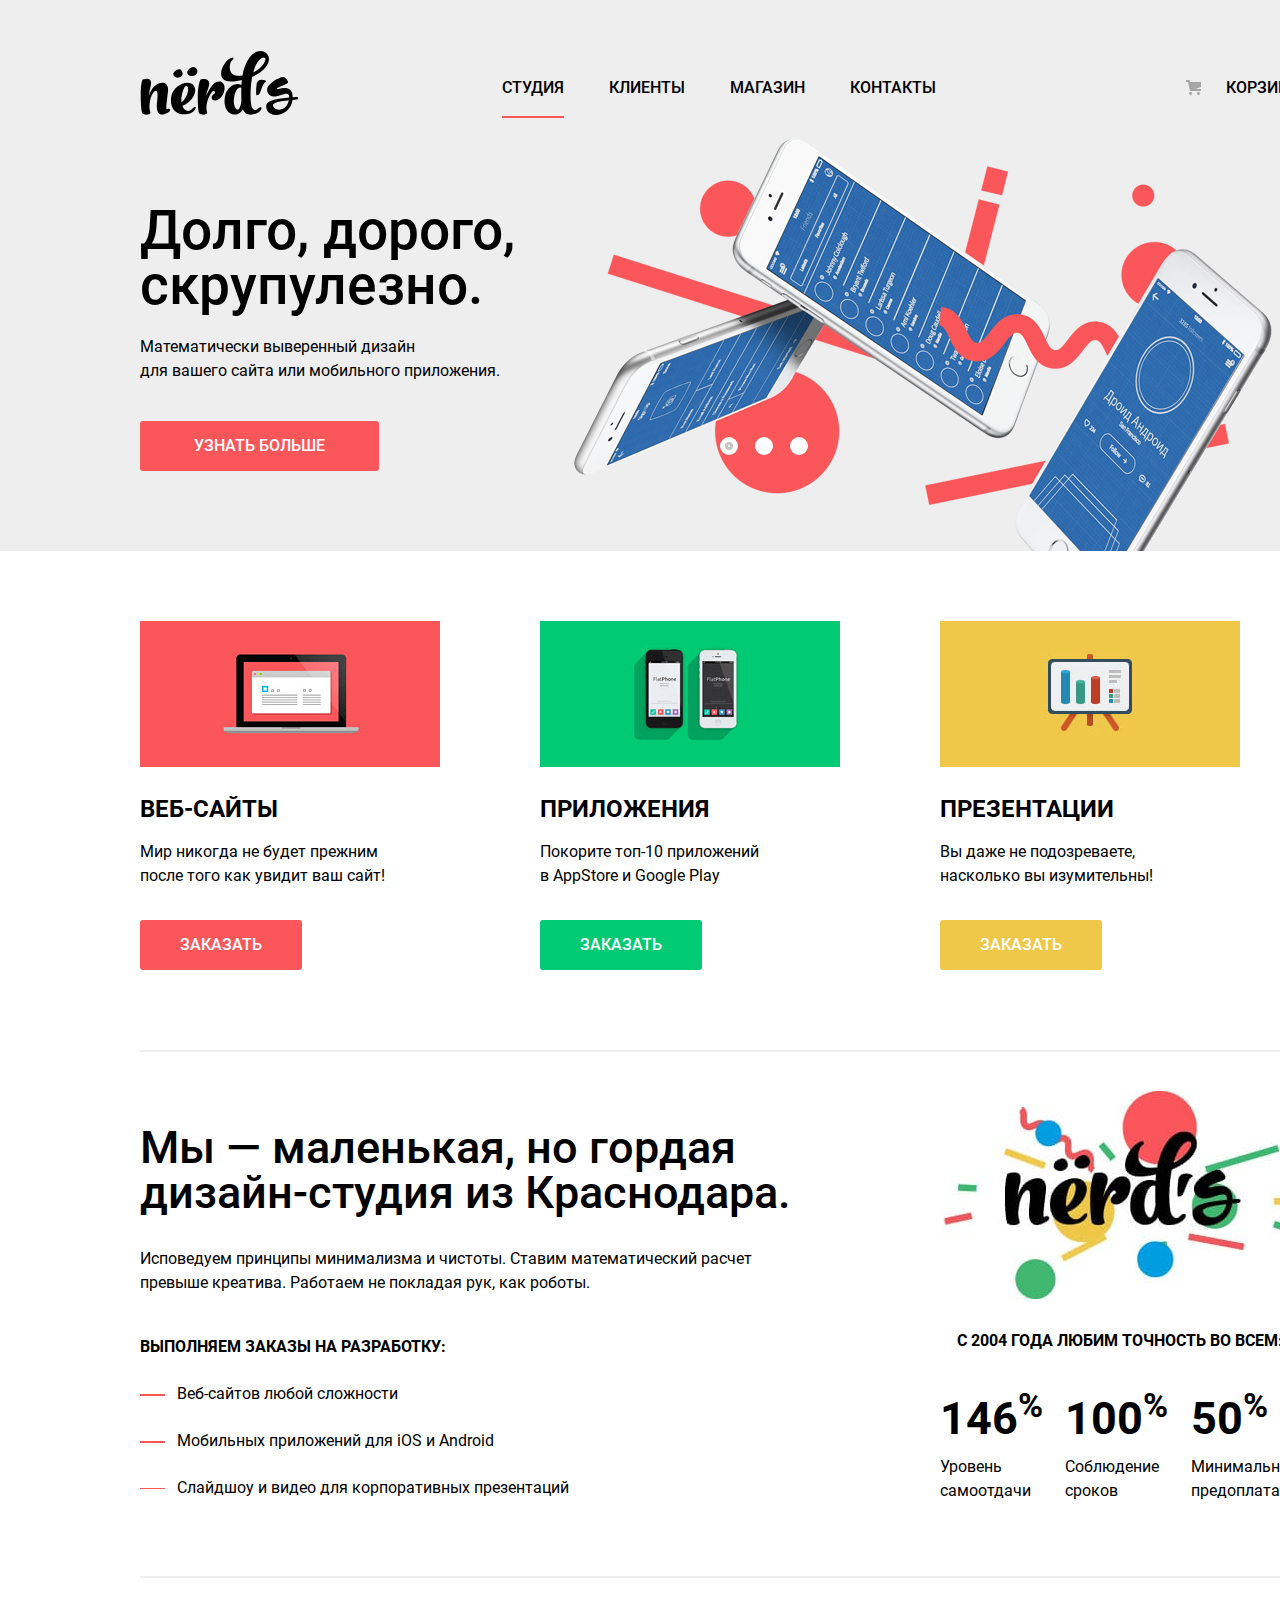
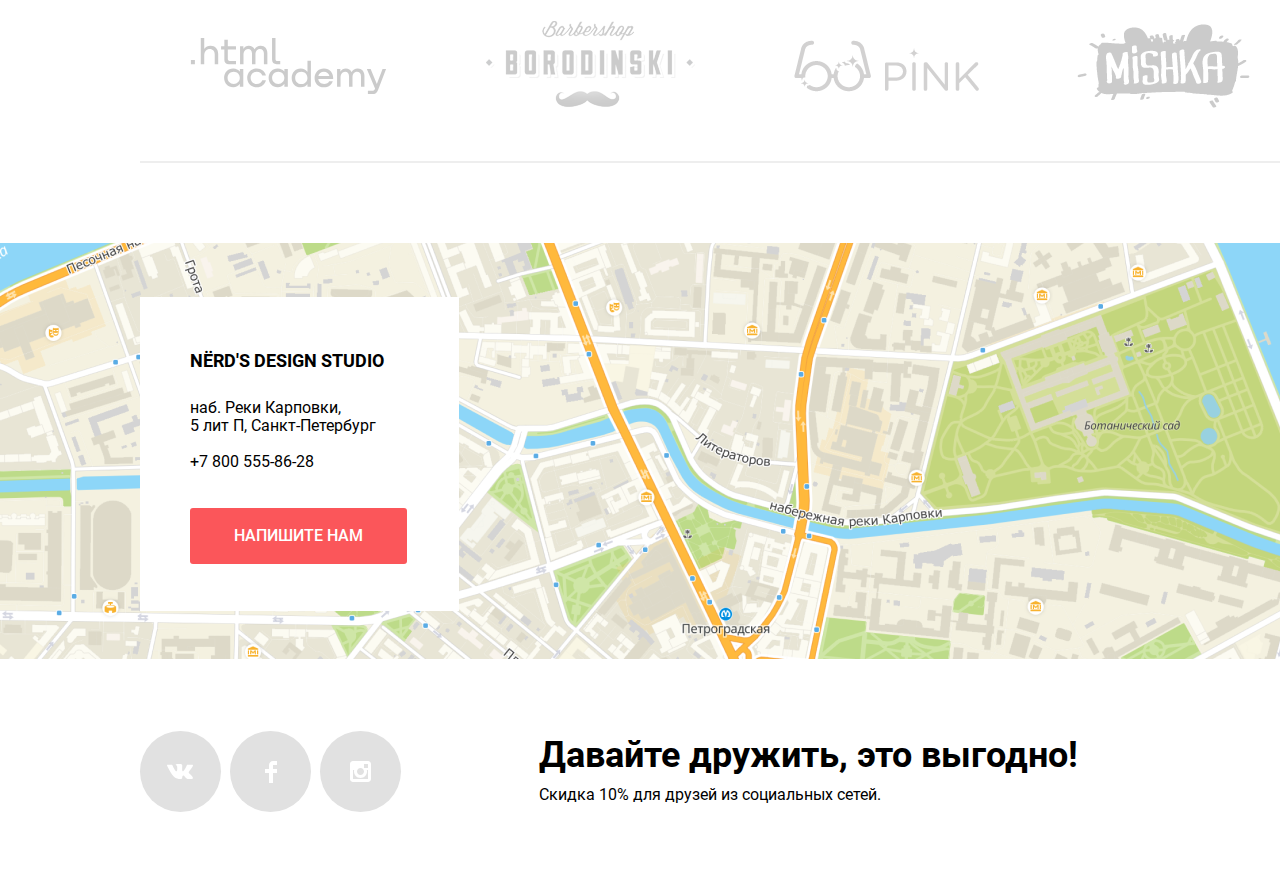
==== commit 5dd49aae: "create: map interactive" ====
--- a/index.html
+++ b/index.html
@@ -1,236 +1,273 @@
 <!DOCTYPE html>
 <html class="page" lang="ru">
-  <head>
-    <meta charset="utf-8">
-    <title>HTML Academy: Нёрдс</title>
-    <link rel="stylesheet" href="css/normalize.css">
-    <link rel="stylesheet" href="css/style.css">
-    <link rel="icon" href="favicon.ico">
-    <link rel="icon" href="img/favicons/icon.svg" type="image/svg+xml">
-    <link rel="apple-touch-icon" href="img/favicons/180.png">
-    <link rel="manifest" href="manifest.webmanifest">
-  </head>
-
-  <body class="page-body">
-
-    <header class="main-header main-bg">
-      <nav class="main-navigation">
-        <div class="container">
-          <div class="main-navigation-bar">
-            <a href="index.html" class="main-header-logo"><img src="img/nerds-logo.svg" width="159" height="65" alt="Логотип Nёrd's"></a>
-            <ul class="site-navigation clear-list">
-              <li><a class="study" href="index.html">Студия</a></li>
-              <li><a href="blank.html">Клиенты</a></li>
-              <li><a href="catalog.html">Магазин</a></li>
-              <li><a href="blank.html">Контакты</a></li>
-            </ul>
-            <a class="cart-link" href="blank.html">Корзина</a>
-          </div>
-        </div>
-      </nav>
-    </header>
-
-    <main class="main-content">
-      <div class="slider-list main-bg">
-        <section class="container">
-          <h1 class="visually-hidden">Интернет-магазин Nёrd's</h1>
-          <div class="slider-grid">
-            <div class="slide-smartphone">
-              <div class="slider-item slider-item-smartfones">
-                <p>Долго, дорого,<br>
-                  скрупулезно.</p>
-                <p>Математически выверенный дизайн<br>
-                  для вашего сайта или мобильного приложения.</p>
-                <a class="slider-button btn" href="#">Узнать больше</a>
-              </div>
-            </div>
-            <div class="slide-monitor visually-hidden">
-              <div class="slider-item slider-item-monitor">
-                <p>Любим математику<br>
-                как никто другой</p>
-                <p>Никакого креатива, только математические формулы<br>
-                для расчета идеальных пропорций</p>
-                <a class="slider-button btn" href="#">Узнать больше</a>
-              </div>
-            </div>
-            <div class="slide-tablet visually-hidden">
-              <div class="slider-item slider-item-tablet">
-                <p>Только ночь,<br>
-                только хардкор</p>
-                <p>Работать днем, как все? Мы против этого. <br>
-                Ближе к полуночи работа только начинается.</p>
-                <a class="slider-button btn" href="#">Узнать больше</a>
-              </div>
-            </div>
-            <div class="slider-controls">
-              <button type="button" class="btn-slide-1 current" aria-label="Первый слайд"></button>
-              <button type="button" class="btn-slide-2" aria-label="Второй слайд"></button>
-              <button type="button" class="btn-slide-3" aria-label="Третий слайд"></button>
-            </div>
-          </div>
-        </section>
-      </div>
-
-      <section class="advantages">
-        <div class="container">
-          <h2 class="visually-hidden">Преимущества компании</h2>
-          <ul class="advantages-list clear-list">
-            <li class="advantages-item">
-              <img src="img/laptop.png" width="300" height="146" alt="Ноутбук">
-              <h3>Веб-сайты</h3>
-              <p>Мир никогда не будет прежним<br>
-              после того как увидит ваш сайт!</p>
-              <a class="btn btn-red" href="#">Заказать</a>
+
+<head>
+  <meta charset="utf-8" />
+  <title>HTML Academy: Нёрдс</title>
+  <link rel="stylesheet" href="css/normalize.css" />
+  <link rel="stylesheet" href="css/style.css" />
+  <link rel="icon" href="favicon.ico" />
+  <link rel="icon" href="img/favicons/icon.svg" type="image/svg+xml" />
+  <link rel="apple-touch-icon" href="img/favicons/180.png" />
+  <link rel="manifest" href="manifest.webmanifest" />
+</head>
+
+<body class="page-body">
+  <header class="main-header main-bg">
+    <nav class="main-navigation">
+      <div class="container">
+        <div class="main-navigation-bar">
+          <a href="index.html" class="main-header-logo"><img src="img/nerds-logo.svg" width="159" height="65" alt="Логотип Nёrd's" /></a>
+          <ul class="site-navigation clear-list">
+            <li><a class="study" href="index.html">Студия</a></li>
+            <li><a href="blank.html">Клиенты</a></li>
+            <li><a href="catalog.html">Магазин</a></li>
+            <li><a href="blank.html">Контакты</a></li>
+          </ul>
+          <a class="cart-link" href="blank.html">Корзина</a>
+        </div>
+      </div>
+    </nav>
+  </header>
+
+  <main class="main-content">
+    <div class="slider-list main-bg">
+      <section class="container">
+        <h1 class="visually-hidden">Интернет-магазин Nёrd's</h1>
+        <div class="slider-grid">
+          <div class="slide-smartphone">
+            <div class="slider-item slider-item-smartfones">
+              <p>
+                Долго, дорого,<br /> скрупулезно.
+              </p>
+              <p>
+                Математически выверенный дизайн<br /> для вашего сайта или мобильного приложения.
+              </p>
+              <a class="slider-button btn" href="#">Узнать больше</a>
+            </div>
+          </div>
+          <div class="slide-monitor visually-hidden">
+            <div class="slider-item slider-item-monitor">
+              <p>
+                Любим математику<br /> как никто другой
+              </p>
+              <p>
+                Никакого креатива, только математические формулы<br /> для расчета идеальных пропорций
+              </p>
+              <a class="slider-button btn" href="#">Узнать больше</a>
+            </div>
+          </div>
+          <div class="slide-tablet visually-hidden">
+            <div class="slider-item slider-item-tablet">
+              <p>
+                Только ночь,<br /> только хардкор
+              </p>
+              <p>
+                Работать днем, как все? Мы против этого. <br /> Ближе к полуночи работа только начинается.
+              </p>
+              <a class="slider-button btn" href="#">Узнать больше</a>
+            </div>
+          </div>
+          <div class="slider-controls">
+            <button type="button" class="btn-slide-1 current" aria-label="Первый слайд"></button>
+            <button type="button" class="btn-slide-2" aria-label="Второй слайд"></button>
+            <button type="button" class="btn-slide-3" aria-label="Третий слайд"></button>
+          </div>
+        </div>
+      </section>
+    </div>
+
+    <section class="advantages">
+      <div class="container">
+        <h2 class="visually-hidden">Преимущества компании</h2>
+        <ul class="advantages-list clear-list">
+          <li class="advantages-item">
+            <img src="img/laptop.png" width="300" height="146" alt="Ноутбук" />
+            <h3>Веб-сайты</h3>
+            <p>
+              Мир никогда не будет прежним<br /> после того как увидит ваш сайт!
+            </p>
+            <a class="btn btn-red" href="#">Заказать</a>
+          </li>
+          <li class="advantages-item">
+            <img src="img/smartphone.jpg" width="300" height="146" alt="Смартфон" />
+            <h3>Приложения</h3>
+            <p>
+              Покорите топ-10 приложений<br /> в AppStore и Google Play
+            </p>
+            <a class="btn btn-green" href="#">Заказать</a>
+          </li>
+          <li class="advantages-item">
+            <img src="img/flipchart.jpg" width="300" height="146" alt="Флипчарт" />
+            <h3>Презентации</h3>
+            <p>
+              Вы даже не подозреваете,<br /> насколько вы изумительны!
+            </p>
+            <a class="btn btn-yellow" href="#">Заказать</a>
+          </li>
+        </ul>
+      </div>
+    </section>
+
+    <div class="container line-gray">
+      <div class="services-grid">
+        <section class="services">
+          <h2 class="visually-hidden">Миссия и услуги компании</h2>
+          <p class="slogan">
+            Мы — маленькая, но гордая<br /> дизайн-студия из Краснодара.
+          </p>
+          <p class="services-description">
+            Исповедуем принципы минимализма и чистоты. Ставим математический расчет
+            <br /> превыше креатива. Работаем не покладая рук, как роботы.
+          </p>
+          <p class="text-uppercase services-orders">
+            Выполняем заказы на разработку:
+          </p>
+          <ul class="services-list clear-list">
+            <li class="services-item">Веб-сайтов любой сложности</li>
+            <li class="services-item">
+              Мобильных приложений для iOS и Android
             </li>
-            <li class="advantages-item">
-              <img src="img/smartphone.jpg" width="300" height="146" alt="Смартфон">
-              <h3>Приложения</h3>
-              <p>Покорите топ-10 приложений<br>
-              в AppStore и Google Play</p>
-              <a class="btn btn-green" href="#">Заказать</a>
-            </li>
-            <li class="advantages-item">
-              <img src="img/flipchart.jpg" width="300" height="146" alt="Флипчарт">
-              <h3>Презентации</h3>
-              <p>Вы даже не подозреваете,<br>
-              насколько вы изумительны!</p>
-              <a class="btn btn-yellow" href="#">Заказать</a>
-            </li>
-          </ul>
-        </div>
-      </section>
-
-      <div class="container line-gray">
-        <div class="services-grid">
-          <section class="services">
-            <h2 class="visually-hidden">Миссия и услуги компании</h2>
-            <p class="slogan">Мы — маленькая, но гордая<br>
-              дизайн-студия из Краснодара.</p>
-            <p class="services-description">Исповедуем принципы минимализма и чистоты. Ставим математический расчет<br>
-               превыше креатива. Работаем не покладая рук, как роботы.</p>
-            <p class="text-uppercase services-orders">Выполняем заказы на разработку:</p>
-            <ul class="services-list clear-list">
-              <li class="services-item">Веб-сайтов любой сложности</li>
-              <li class="services-item">Мобильных приложений для iOS и Android</li>
-              <li class="services-item">Слайдшоу и видео для корпоративных презентаций</li>
-            </ul>
-          </section>
-
-          <section class="statistics">
-            <img src="img/nerds-illustration.jpg" width="360" height="208" alt="Иллюстрация Nёrd's">
-            <table class="statistics-content">
-              <caption>с 2004 года Любим точность во всем:</caption>
-              <tr>
-                <th>146<sup>%</sup></th>
-                <th>100<sup>%</sup></th>
-                <th>50<sup>%</sup></th>
-              </tr>
-              <tr>
-                <td>Уровень самоотдачи</td>
-                <td>Соблюдение сроков</td>
-                <td>Минимальная предоплата</td>
-              </tr>
-            </table>
-          </section>
-        </div>
-      </div>
-
-      <section class="partners">
-        <div class="container">
-          <h2 class="visually-hidden">Наши партнеры</h2>
-          <ul class="partners-list clear-list">
-            <li class="partners-item">
-              <a href="https://htmlacademy.ru/intensive/htmlcss" aria-label="Сайт HTML академии"><img src="img/partners/htmlacademy-logo.svg" width="199" height="57" alt="Логотип html academy"></a>
-            </li>
-            <li class="partners-item">
-              <a href="#" aria-label="Сайт барбершопа Бородинский"><img src="img/partners/borodinski-logo.png" width="209" height="90" alt="Логотип барбершопа Borodinski"></a>
-            </li>
-            <li class="partners-item">
-              <a href="#" aria-label="Сайт приложения Pink"><img src="img/partners/pink-logo.png" width="185" height="52" alt="Логотип Pink"></a>
-            </li>
-            <li class="partners-item">
-              <a href="#" aria-label="Сайт магазина мягких игрушек Mishka"><img src="img/partners/mishka-logo.png" width="173" height="84" alt="Логотип магазина игрушек Mishka"></a>
-            </li>
-          </ul>
-        </div>
-      </section>
-
-      <section class="contacts">
-        <div class="contacts-columns container">
-          <div class="contacts-list">
-            <h2>nёrd's design studio</h2>
-            <div class="contacts-address">
-              <p>наб. Реки Карповки,<br>
-                5 лит П, Санкт-Петербург</p>
-              <p><a class="contacts-tel" href="tel:+78005558628">+7 800 555-86-28</a></p>
-            </div>
-            <a href="#" class="contacts-button btn">Напишите нам</a>
-          </div>
-        </div>
-        <div class="contacts-map">
-          <iframe class="contacts-iframe" src="https://www.google.com/maps/embed?pb=!1m18!1m12!1m3!1d1996.8008638479853!2d30.312217316186477!3d59.96862666664109!2m3!1f0!2f0!3f0!3m2!1i1024!2i768!4f13.1!3m3!1m2!1s0x4696315a4bdf3f1b%3A0x1c8b299cbcd21256!2z0L3QsNCxLiDQoNC10LrQuCDQmtCw0YDQv9C-0LLQutC4!5e0!3m2!1sru!2sru!4v1630848637260!5m2!1sru!2sru" width="1200" height="450" allowfullscreen="" loading="lazy"></iframe>
-          <img src="img/map.png" alt="Карта">
-        </div>
-      </section>
-    </main>
-
-    <footer class="main-footer">
-      <div class="container footer-columns">
-        <section class="footer-social">
-          <ul class="social-list clear-list">
-            <li>
-              <a class="social-button vk" href="#" aria-label="Вконтакте">
-                <svg aria-hidden="true" width="27" height="15" viewBox="0 0 27 15" fill="none" xmlns="http://www.w3.org/2000/svg">
-                  <path d="M16.138 11.51C17.094 11.201 18.318 13.55 19.621 14.449C20.599 15.13 21.348 14.983 21.348 14.983L24.821 14.933C24.821 14.933 26.636 14.821 25.778 13.379C25.707 13.259 25.275 12.31 23.193 10.357C21.016 8.31404 21.311 8.64504 23.932 5.11304C25.529 2.96004 26.168 1.64504 25.968 1.08504C25.776 0.546037 24.603 0.686037 24.603 0.686037L20.69 0.713037C20.309 0.714037 19.986 0.832037 19.839 1.22804C19.836 1.23204 19.218 2.89404 18.394 4.30704C16.653 7.29604 15.958 7.45504 15.67 7.26804C15.009 6.83504 15.176 5.53104 15.176 4.60404C15.176 1.70704 15.608 0.499037 14.33 0.187037C13.903 0.0830374 13.591 0.0150374 12.502 0.00503741C11.11 -0.0159626 9.92797 0.00503743 9.25797 0.334037C8.81297 0.557037 8.47197 1.04604 8.67897 1.07404C8.93897 1.10904 9.52197 1.23404 9.83397 1.66004C10.235 2.21204 10.223 3.44904 10.223 3.44904C10.223 3.44904 10.452 6.86004 9.68297 7.28304C9.15497 7.57304 8.43297 6.98104 6.87997 4.26704C6.08697 2.87904 5.48797 1.34504 5.48797 1.34504C5.48797 1.34504 5.37197 1.06004 5.16197 0.904037C4.91197 0.719037 4.56197 0.660037 4.56197 0.660037L0.84797 0.684037C0.84797 0.684037 0.28997 0.700037 0.0849697 0.946037C-0.0970303 1.16404 0.0699697 1.61404 0.0699697 1.61404C0.0699697 1.61404 2.97897 8.49504 6.27297 11.961C9.29297 15.143 12.725 14.932 12.725 14.932H14.28C14.28 14.932 14.749 14.878 14.989 14.62C15.213 14.38 15.203 13.929 15.203 13.929C15.203 13.929 15.172 11.82 16.138 11.51Z" fill="white"/>
-                </svg>
-              </a>
-            </li>
-            <li>
-              <a class="social-button fb" href="#" aria-label="Фейсбук">
-                <svg aria-hidden="true" width="12" height="22" viewBox="0 0 12 22" fill="none" xmlns="http://www.w3.org/2000/svg">
-                  <path d="M12 4V0H8C5.79086 0 4 1.79086 4 4V8H0V12H4V22H8V12H12V8H8V4H12Z" fill="white"/>
-                </svg>
-              </a>
-            </li>
-            <li>
-              <a class="social-button insta" href="#" aria-label="Инстаграм">
-                <svg aria-hidden="true" width="21" height="21" viewBox="0 0 21 21" fill="none" xmlns="http://www.w3.org/2000/svg">
-                  <path fill-rule="evenodd" clip-rule="evenodd" d="M3 0H18C19.65 0 21 1.35 21 3V18C21 19.65 19.65 21 18 21H3C1.35 21 0 19.65 0 18V3C0 1.35 1.35 0 3 0ZM14 10.5C14 8.57 12.43 7 10.5 7C8.57 7 7 8.57 7 10.5C7 12.43 8.57 14 10.5 14C12.43 14 14 12.43 14 10.5ZM3 18V9H4.181C4.0626 9.49127 4.00186 9.99467 4 10.5C4 14.0899 6.91015 17 10.5 17C14.0899 17 17 14.0899 17 10.5C16.9986 9.99464 16.9379 9.49118 16.819 9H18V18H3ZM14 7H18V3H14V7Z" fill="white"/>
-                </svg>
-              </a>
+            <li class="services-item">
+              Слайдшоу и видео для корпоративных презентаций
             </li>
           </ul>
         </section>
-        <section class="cta">
-          <p class="cta-text">Давайте дружить, это выгодно!</p>
-          <p>Скидка 10% для друзей из социальных сетей.</p>
+
+        <section class="statistics">
+          <img src="img/nerds-illustration.jpg" width="360" height="208" alt="Иллюстрация Nёrd's" />
+          <table class="statistics-content">
+            <caption>
+              с 2004 года Любим точность во всем:
+            </caption>
+            <tr>
+              <th>146<sup>%</sup></th>
+              <th>100<sup>%</sup></th>
+              <th>50<sup>%</sup></th>
+            </tr>
+            <tr>
+              <td>Уровень самоотдачи</td>
+              <td>Соблюдение сроков</td>
+              <td>Минимальная предоплата</td>
+            </tr>
+          </table>
         </section>
       </div>
-    </footer>
-    <div class="modal">
-      <form action="https://echo.htmlacademy.ru" method="post">
-        <fieldset class="fieldset-clear">
-          <legend>Напишите нам</legend>
-          <ul class="modal-items clear-list">
-            <li>
-              <label for="name">Ваше имя:</label>
-              <input type="text" name="login" id="name" placeholder="Имя Фамилия">
-            </li>
-            <li>
-              <label for="email">Ваш email:</label>
-              <input type="email" name="email" id="email" placeholder="email@example.com ">
-            </li>
-            <li>
-              <label for="text-letter">Текст письма:</label>
-              <textarea name="text-letter" id="text-letter" cols="15" rows="5" placeholder="В свободной форме"></textarea>
-            </li>
-          </ul>
-        </fieldset>
-        <button class="btn modal-btn" type="submit">Отправить</button>
-        <a href="#" class="close" aria-label="Закрыть форму обратной связи"></a>
-      </form>
     </div>
-    <script src="js/modal.js"></script>
-    <script src="js/slider.js"></script>
-  </body>
+
+    <section class="partners">
+      <div class="container">
+        <h2 class="visually-hidden">Наши партнеры</h2>
+        <ul class="partners-list clear-list">
+          <li class="partners-item">
+            <a href="https://htmlacademy.ru/intensive/htmlcss" aria-label="Сайт HTML академии"><img src="img/partners/htmlacademy-logo.svg" width="199" height="57" alt="Логотип html academy" /></a>
+          </li>
+          <li class="partners-item">
+            <a href="#" aria-label="Сайт барбершопа Бородинский"><img src="img/partners/borodinski-logo.png" width="209" height="90" alt="Логотип барбершопа Borodinski" /></a>
+          </li>
+          <li class="partners-item">
+            <a href="#" aria-label="Сайт приложения Pink"><img src="img/partners/pink-logo.png" width="185" height="52" alt="Логотип Pink" /></a>
+          </li>
+          <li class="partners-item">
+            <a href="#" aria-label="Сайт магазина мягких игрушек Mishka"><img src="img/partners/mishka-logo.png" width="173" height="84" alt="Логотип магазина игрушек Mishka" /></a>
+          </li>
+        </ul>
+      </div>
+    </section>
+
+    <section class="contacts">
+      <div class="contacts-columns container">
+        <div class="contacts-list">
+          <h2>nёrd's design studio</h2>
+          <div class="contacts-address">
+            <p>
+              наб. Реки Карповки,<br /> 5 лит П, Санкт-Петербург
+            </p>
+            <p>
+              <a class="contacts-tel" href="tel:+78005558628">+7 800 555-86-28</a
+                >
+              </p>
+            </div>
+            <a href="#" class="contacts-button btn">Напишите нам</a>
+          </div>
+        </div>
+        <div class="contacts">
+          <iframe class="contacts-iframe" src="https://www.google.com/maps/embed?pb=!1m18!1m12!1m3!1d1996.8008638479853!2d30.312217316186477!3d59.96862666664109!2m3!1f0!2f0!3f0!3m2!1i1024!2i768!4f13.1!3m3!1m2!1s0x4696315a4bdf3f1b%3A0x1c8b299cbcd21256!2z0L3QsNCxLiDQoNC10LrQuCDQmtCw0YDQv9C-0LLQutC4!5e0!3m2!1sru!2sru!4v1630848637260!5m2!1sru!2sru"
+            width="1200" height="450" allowfullscreen="" loading="lazy"></iframe>
+          <img src="img/map.png" alt="Карта" />
+        </div>
+    </section>
+  </main>
+
+  <footer class="main-footer">
+    <div class="container footer-columns">
+      <section class="footer-social">
+        <ul class="social-list clear-list">
+          <li>
+            <a class="social-button vk" href="#" aria-label="Вконтакте">
+              <svg aria-hidden="true" width="27" height="15" viewBox="0 0 27 15" fill="none" xmlns="http://www.w3.org/2000/svg">
+                  <path
+                    d="M16.138 11.51C17.094 11.201 18.318 13.55 19.621 14.449C20.599 15.13 21.348 14.983 21.348 14.983L24.821 14.933C24.821 14.933 26.636 14.821 25.778 13.379C25.707 13.259 25.275 12.31 23.193 10.357C21.016 8.31404 21.311 8.64504 23.932 5.11304C25.529 2.96004 26.168 1.64504 25.968 1.08504C25.776 0.546037 24.603 0.686037 24.603 0.686037L20.69 0.713037C20.309 0.714037 19.986 0.832037 19.839 1.22804C19.836 1.23204 19.218 2.89404 18.394 4.30704C16.653 7.29604 15.958 7.45504 15.67 7.26804C15.009 6.83504 15.176 5.53104 15.176 4.60404C15.176 1.70704 15.608 0.499037 14.33 0.187037C13.903 0.0830374 13.591 0.0150374 12.502 0.00503741C11.11 -0.0159626 9.92797 0.00503743 9.25797 0.334037C8.81297 0.557037 8.47197 1.04604 8.67897 1.07404C8.93897 1.10904 9.52197 1.23404 9.83397 1.66004C10.235 2.21204 10.223 3.44904 10.223 3.44904C10.223 3.44904 10.452 6.86004 9.68297 7.28304C9.15497 7.57304 8.43297 6.98104 6.87997 4.26704C6.08697 2.87904 5.48797 1.34504 5.48797 1.34504C5.48797 1.34504 5.37197 1.06004 5.16197 0.904037C4.91197 0.719037 4.56197 0.660037 4.56197 0.660037L0.84797 0.684037C0.84797 0.684037 0.28997 0.700037 0.0849697 0.946037C-0.0970303 1.16404 0.0699697 1.61404 0.0699697 1.61404C0.0699697 1.61404 2.97897 8.49504 6.27297 11.961C9.29297 15.143 12.725 14.932 12.725 14.932H14.28C14.28 14.932 14.749 14.878 14.989 14.62C15.213 14.38 15.203 13.929 15.203 13.929C15.203 13.929 15.172 11.82 16.138 11.51Z"
+                    fill="white"
+                  />
+                </svg>
+            </a>
+          </li>
+          <li>
+            <a class="social-button fb" href="#" aria-label="Фейсбук">
+              <svg aria-hidden="true" width="12" height="22" viewBox="0 0 12 22" fill="none" xmlns="http://www.w3.org/2000/svg">
+                  <path
+                    d="M12 4V0H8C5.79086 0 4 1.79086 4 4V8H0V12H4V22H8V12H12V8H8V4H12Z"
+                    fill="white"
+                  />
+                </svg>
+            </a>
+          </li>
+          <li>
+            <a class="social-button insta" href="#" aria-label="Инстаграм">
+              <svg aria-hidden="true" width="21" height="21" viewBox="0 0 21 21" fill="none" xmlns="http://www.w3.org/2000/svg">
+                  <path
+                    fill-rule="evenodd"
+                    clip-rule="evenodd"
+                    d="M3 0H18C19.65 0 21 1.35 21 3V18C21 19.65 19.65 21 18 21H3C1.35 21 0 19.65 0 18V3C0 1.35 1.35 0 3 0ZM14 10.5C14 8.57 12.43 7 10.5 7C8.57 7 7 8.57 7 10.5C7 12.43 8.57 14 10.5 14C12.43 14 14 12.43 14 10.5ZM3 18V9H4.181C4.0626 9.49127 4.00186 9.99467 4 10.5C4 14.0899 6.91015 17 10.5 17C14.0899 17 17 14.0899 17 10.5C16.9986 9.99464 16.9379 9.49118 16.819 9H18V18H3ZM14 7H18V3H14V7Z"
+                    fill="white"
+                  />
+                </svg>
+            </a>
+          </li>
+        </ul>
+      </section>
+      <section class="cta">
+        <p class="cta-text">Давайте дружить, это выгодно!</p>
+        <p>Скидка 10% для друзей из социальных сетей.</p>
+      </section>
+    </div>
+  </footer>
+  <div class="modal">
+    <form action="https://echo.htmlacademy.ru" method="post">
+      <fieldset class="fieldset-clear">
+        <legend>Напишите нам</legend>
+        <ul class="modal-items clear-list">
+          <li>
+            <label for="name">Ваше имя:</label>
+            <input type="text" name="login" id="name" placeholder="Имя Фамилия" />
+          </li>
+          <li>
+            <label for="email">Ваш email:</label>
+            <input type="email" name="email" id="email" placeholder="email@example.com " />
+          </li>
+          <li>
+            <label for="text-letter">Текст письма:</label>
+            <textarea name="text-letter" id="text-letter" cols="15" rows="5" placeholder="В свободной форме"></textarea>
+          </li>
+        </ul>
+      </fieldset>
+      <button class="btn modal-btn" type="submit">Отправить</button>
+      <a href="#" class="close" aria-label="Закрыть форму обратной связи"></a>
+    </form>
+  </div>
+  <script src="js/modal.js"></script>
+  <script src="js/slider.js"></script>
+</body>
+
 </html>
